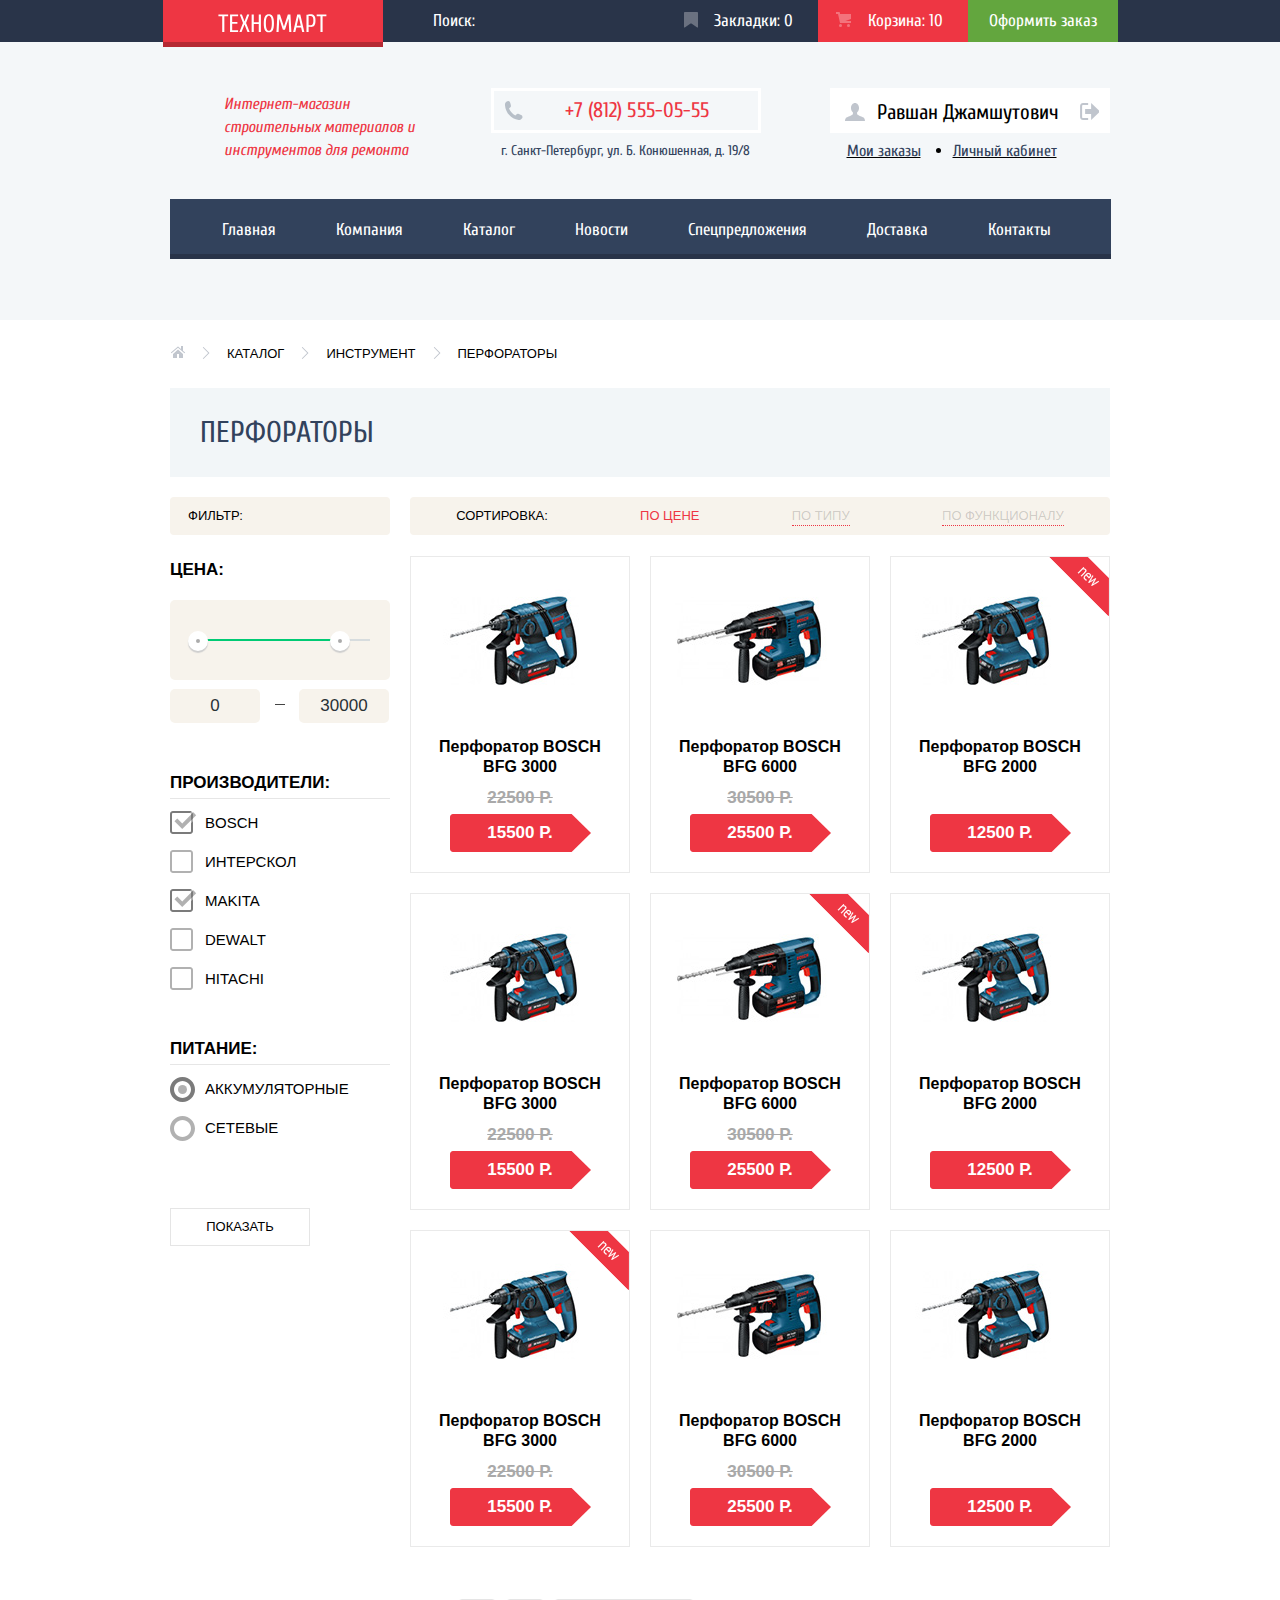
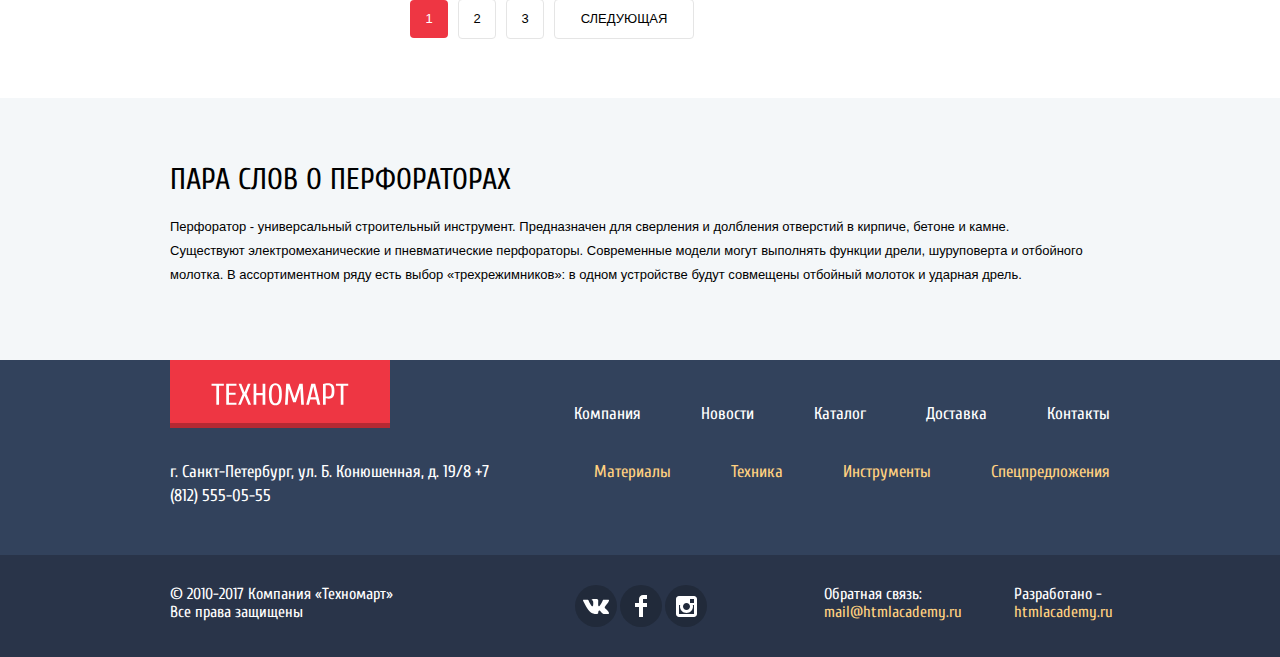
==== catalog.html @ 92e08cb5 "90%" ====
<!DOCTYPE html>
<html lang="ru">
  <head>
    <meta charset="utf-8">
    <title>Каталог товаров</title>
    <meta name="description" content="Интернет-магазин строительных материалов и инструментов для ремонта">
    <link href="https://fonts.googleapis.com/css?family=Cuprum:400,400i,700&display=swap&subset=cyrillic" rel="stylesheet">
    <link href="https://fonts.googleapis.com/css?family=PT+Sans:400,700&display=swap&subset=cyrillic" rel="stylesheet">
    <link href="css/normalize.css" rel="stylesheet">
    <link href="css/style.css" rel="stylesheet">
  </head>
  <body>
    <header class="header">
      <div class="top-menu">
        <a href="index.html" class="logo logo-hover-focus">
          <img src="img/logo-name.svg" width="109" height="19" alt="Логотоп">
        </a>
        <input type="text" class="search" name="search" value="Поиск:">
        <a href="" class="bookmark">Закладки: 0</a>
        <a href="" class="basket add-basket">Корзина: 10</a>
        <a href="" class="checkout">Оформить заказ</a>
      </div>
      <div class="middle-menu">
        <h1>Интернет-магазин строительных материалов и инструментов для ремонта</h1>
        <div class="phone-address">
          <span class="phone-number"><a href="tel:+78125550555">+7 (812) 555-05-55</a></span>
          <address class="address">г. Санкт-Петербург, ул. Б. Конюшенная, д. 19/8</address>
        </div>
        <div class="profile-container">
          <div class="profile-container-items">
            <a href="" class="login">Равшан Джамшутович</a>
            <a href="" class="logout">Выход</a>
          </div>
          <ul class="profile-items">
            <li><a href="">Мои заказы</a></li>
            <li><a href="">Личный кабинет</a></li>
          </ul>
        </div>
      </div>
      <nav class="main-navigation">
        <ul class="site-navigation">
          <li class="site-navigation-item">Главная</li>
          <li class="site-navigation-item"><a href="">Компания</a></li>
          <li class="site-navigation-item"><a href="catalog.html">Каталог</a></li>
          <li class="site-navigation-item"><a href="">Новости</a></li>
          <li class="site-navigation-item"><a href="">Спецпредложения</a></li>
          <li class="site-navigation-item"><a href="">Доставка</a></li>
          <li class="site-navigation-item"><a href="">Контакты</a></li>
        </ul>
      </nav>
    </header>
    <main class="main-content">
      <ul class="breadcrumbs">
        <li>
          <a href="index.html">
            <img src="img/icon-home.svg" alt="Главная">
          </a>
        </li>
        <li>
          <a href="catalog.html">Каталог</a>
        </li>
        <li>
          <a href="">Инструмент</a>
        </li>
        <li>Перфораторы</li>
      </ul>
      <h2 class="page-title">Перфораторы</h2>
      <div class="container-filters-and-catalog" >
        <aside class="vertical-filters">
          <span>Фильтр:</span>
          <form method="get" action="https://echo.htmlacademy.ru">
            <fieldset class="filter-item">
              <legend>Цена:</legend>
              <div class="range-filter">
                <div class="range-controls">
                  <div class="scale">
                    <div class="bar"></div>
                  </div>
                  <div class="toggle toggle-min"></div>
                  <div class="toggle toggle-max"></div>
                </div>
                <div class="price-controls">
                  <input type="text" name="min-price" value="0">
                  <input type="text" name="max-price" value="30000">
                </div>
              </div>
            </fieldset>
            <fieldset class="filter-item">
              <legend>Производители:</legend>
              <ul>
                <li class="filter-option">
                  <input class="hidden filter-input filter-input-checkbox" type="checkbox" id="bosch" name="bosch" checked>
                  <label for="bosch">BOSCH</label>
                </li>
                <li class="filter-option">
                  <input class="hidden filter-input filter-input-checkbox" type="checkbox" id="interskol" name="interskol">
                  <label for="interskol">ИНТЕРСКОЛ</label>
                </li>
                <li class="filter-option">
                  <input class="hidden filter-input filter-input-checkbox" type="checkbox" id="makita" name="makita" checked>
                  <label for="makita">MAKITA</label>
                </li>
                <li class="filter-option">
                  <input class="hidden filter-input filter-input-checkbox" type="checkbox" id="dewalt" name="dewalt">
                  <label for="dewalt">DEWALT</label>
                </li>
                <li class="filter-option">
                  <input class="hidden filter-input filter-input-checkbox" type="checkbox" id="hitachi" name="hitachi">
                  <label for="hitachi">HITACHI</label>
                </li>
              </ul>
            </fieldset>
            <fieldset class="filter-item">
              <legend>Питание:</legend>
              <ul>
                <li class="filter-option">
                  <input class="hidden filter-input filter-input-radio" type="radio" id="battery" name="power" checked>
                  <label for="battery">АККУМУЛЯТОРНЫЕ</label>
                </li>
                <li class="filter-option">
                  <input class="hidden filter-input filter-input-radio" type="radio" id="network" name="power">
                  <label for="network">СЕТЕВЫЕ</label>
                </li>
              </ul>
            </fieldset>
            <button type="submit">Показать</button>
          </form>
        </aside>
        <section class="catalog">
          <header class="horizontal-filters">
            <span>Сортировка:</span>
            <a href="" class="current-sort">По цене</a>
            <a href="">По типу</a>
            <a href="">По функционалу</a>
          </header>
          <section class="catalog">
            <ul class="catalog-items">
              <li class="catalog-item catalog-item-inner">
                <span class="mark mark-new hidden">new</span>
                <div class="catalog-button">
                  <a href="" class="item-buy">Купить</a>
                  <a href="" class="add-bookmark">В закладки</a>
                </div>
                <img src="img/hammer-drill-bosch-bfg-3000.jpg" width="218" height="170" alt="Перфоратор BOSCH BFG 3000">
                <h3 class="item-title">Перфоратор BOSCH BFG 3000</h3>
                <s class="old-price">22500 Р.</s>
                <span class="item-price">15500 Р.</span>
              </li>
              <li class="catalog-item catalog-item-inner">
                <span class="mark mark-new hidden">new</span>
                <div class="catalog-button">
                  <a href="" class="item-buy">Купить</a>
                  <a href="" class="add-bookmark">В закладки</a>
                </div>
                <img src="img/hammer-drill-bosch-bfg-6000.jpg" width="218" height="170" alt="Перфоратор BOSCH BFG 6000">
                <h3 class="item-title">Перфоратор BOSCH BFG 6000</h3>
                <s class="old-price">30500 Р.</s>
                <span class="item-price">25500 Р.</span>
              </li>
              <li class="catalog-item catalog-item-inner">
                <span class="mark mark-new">new</span>
                <div class="catalog-button">
                  <a href="" class="item-buy">Купить</a>
                  <a href="" class="add-bookmark">В закладки</a>
                </div>
                <img src="img/hammer-drill-bosch-bfg-2000.jpg" width="218" height="170" alt="Перфоратор BOSCH BFG 2000">
                <h3 class="item-title">Перфоратор BOSCH BFG 2000</h3>
                <s class="old-price"></s>
                <span class="item-price">12500 Р.</span>
              </li>
              <li class="catalog-item catalog-item-inner">
                <span class="mark mark-new hidden">new</span>
                <div class="catalog-button">
                  <a href="" class="item-buy">Купить</a>
                  <a href="" class="add-bookmark">В закладки</a>
                </div>
                <img src="img/hammer-drill-bosch-bfg-3000.jpg" width="218" height="170" alt="Перфоратор BOSCH BFG 3000">
                <h3 class="item-title">Перфоратор BOSCH BFG 3000</h3>
                <s class="old-price">22500 Р.</s>
                <span class="item-price">15500 Р.</span>
              </li>
              <li class="catalog-item catalog-item-inner">
                <span class="mark mark-new">new</span>
                <div class="catalog-button">
                  <a href="" class="item-buy">Купить</a>
                  <a href="" class="add-bookmark">В закладки</a>
                </div>
                <img src="img/hammer-drill-bosch-bfg-6000.jpg" width="218" height="170" alt="Перфоратор BOSCH BFG 6000">
                <h3 class="item-title">Перфоратор BOSCH BFG 6000</h3>
                <s class="old-price">30500 Р.</s>
                <span class="item-price">25500 Р.</span>
              </li>
              <li class="catalog-item catalog-item-inner">
                <span class="mark mark-new hidden">new</span>
                <div class="catalog-button">
                  <a href="" class="item-buy">Купить</a>
                  <a href="" class="add-bookmark">В закладки</a>
                </div>
                <img src="img/hammer-drill-bosch-bfg-2000.jpg" width="218" height="170" alt="Перфоратор BOSCH BFG 2000">
                <h3 class="item-title">Перфоратор BOSCH BFG 2000</h3>
                <s class="old-price"></s>
                <span class="item-price">12500 Р.</span>
              </li>
              <li class="catalog-item catalog-item-inner">
                <span class="mark mark-new">new</span>
                <div class="catalog-button">
                  <a href="" class="item-buy">Купить</a>
                  <a href="" class="add-bookmark">В закладки</a>
                </div>
                <img src="img/hammer-drill-bosch-bfg-3000.jpg" width="218" height="170" alt="Перфоратор BOSCH BFG 3000">
                <h3 class="item-title">Перфоратор BOSCH BFG 3000</h3>
                <s class="old-price">22500 Р.</s>
                <span class="item-price">15500 Р.</span>
              </li>
              <li class="catalog-item catalog-item-inner">
                <span class="mark mark-new hidden">new</span>
                <div class="catalog-button">
                  <a href="" class="item-buy">Купить</a>
                  <a href="" class="add-bookmark">В закладки</a>
                </div>
                <img src="img/hammer-drill-bosch-bfg-6000.jpg" width="218" height="170" alt="Перфоратор BOSCH BFG 6000">
                <h3 class="item-title">Перфоратор BOSCH BFG 6000</h3>
                <s class="old-price">30500 Р.</s>
                <span class="item-price">25500 Р.</span>
              </li>
              <li class="catalog-item catalog-item-inner">
                <span class="mark mark-new hidden">new</span>
                <div class="catalog-button">
                  <a href="" class="item-buy">Купить</a>
                  <a href="" class="add-bookmark">В закладки</a>
                </div>
                <img src="img/hammer-drill-bosch-bfg-2000.jpg" width="218" height="170" alt="Перфоратор BOSCH BFG 2000">
                <h3 class="item-title">Перфоратор BOSCH BFG 2000</h3>
                <s class="old-price"></s>
                <span class="item-price">12500 Р.</span>
              </li>
            </ul>
          </section>
          <ul class="paginator-items">
            <li class="paginator-item current-paginator-item">1</li>
            <li class="paginator-item">
              <a href="">2</a>
            </li>
            <li class="paginator-item">
              <a href="">3</a>
            </li>
            <li class="paginator-item">
              <a href="">Следующая</a>
            </li>
          </ul>
        </section>
      </div>
      <div class="description-container">
        <section class="description">
          <h2 class="hidden">Описание техники</h2>
          <span>Пара слов о перфораторах</span>
          <p>
            Перфоратор - универсальный строительный инструмент. Предназначен для сверления и долбления отверстий в кирпиче, бетоне и камне.
          </p>
          <p>
            Существуют электромеханические и пневматические перфораторы. Современные модели могут выполнять функции дрели, шуруповерта и отбойного молотка.
            В ассортиментном ряду есть выбор «трехрежимников»: в одном устройстве будут совмещены отбойный молоток и ударная дрель.
          </p>
        </section>
      </div>
    </main>
    <footer class="footer">
      <section class="top-footer">
        <a href="index.html" class="logo logo-hover-focus">
          <img src="img/logo-name.svg" width="138" height="23" alt="Логотоп">
        </a>
        <ul class="link-items">
          <li class="link-item">
            <a href="">Компания</a>
          </li>
          <li class="link-item">
            <a href="">Новости</a>
          </li>
          <li class="link-item">
            <a href="catalog.html">Каталог</a>
          </li>
          <li class="link-item">
            <a href="">Доставка</a>
          </li>
          <li class="link-item">
            <a href="">Контакты</a>
          </li>
        </ul>
      </section>
      <section class="middle-footer">
        <address>
          г. Санкт-Петербург, ул. Б. Конюшенная, д. 19/8
          +7 (812) 555-05-55
        </address>
        <ul class="link-items">
          <li class="link-item">
            <a href="">Материалы</a>
          </li>
          <li class="link-item">
            <a href="">Техника</a>
          </li>
          <li class="link-item">
            <a href="">Инструменты</a>
          </li>
          <li class="link-item">
            <a href="">Спецпредложения</a>
          </li>
        </ul>
      </section>
      <div class="footer-container">
        <section class="bottom-footer">
          <p>
            © 2010-2017 Компания «Техномарт»
            Все права защищены
          </p>
          <ul class="socials-items">
            <li class="solcials-item">
              <a href="" class="socials-link-vk" title="Вконтакте"></a>
            </li>
            <li class="solcials-item">
              <a href="" class="socials-link-facebook" title="Фейсбук"></a>
            </li>
            <li class="solcials-item">
              <a href="" class="socials-link-instagram" title="Инстаграм"></a>
            </li>
          </ul>
          <p>
            Обратная связь: <a href="mailto:mail@htmlacademy.ru">mail@htmlacademy.ru</a>
          </p>
          <p>
            Разработано - <a href="https://htmlacademy.ru/intensive/htmlcss">htmlacademy.ru</a>
          </p>
        </section>
      </div>
    </footer>
    <!-- скрытые элементы -->
    <section class="modal add-cart">
      <div class="red-line"></div>
      <button type="button" class="close-window">
        <span class="hidden">Закрыть</span>
      </button>
      <p>Товар добавлен в корзину!</p>
      <div class="button-container">
        <a href="" class="red-button">Оформить заказ</a>
        <a href="" class="red-button white-button" >Продолжить покупки</a>
      </div>
    </section>
  </body>
</html>
---- css/style.css ----
/* Основные стили сайта */
body {
  margin: 0;
  padding: 0;

  font-family: "Cuprum", Arial, sans-serif;
  font-size: 17px;
  line-height: 24px;
  font-weight: normal;
  color: #ffffff;

  background-color: #ffffff;
  background-position: top center;
}

a {
  text-decoration: none;
  color: #ffffff;
}

ul {
  list-style-type: none;
}

h1 {
  font-size: 16px;
  font-style: italic;
  line-height: 23px;
  font-weight: normal;
  color: #ee3643;
}

.logo {
  display: flex;
  justify-content: center;
  align-items: center;
  min-width: 220px;
  min-height: 47px;

  box-shadow: inset 0px -5px 0 0 rgba(0, 0, 0, 0.24);
  background-color: #ee3643;
}

.logo-hover-focus:hover {
  background-color: #ca2c37;
}

.logo-hover-focus:focus {
  background-color: #ba2732;
}

.hidden:not(:focus):not(:active),
input[type="checkbox"].hidden,
input[type="radio"].hidden {
  position: absolute;

  width: 1px;
  height: 1px;
  margin: -1px;
  border: 0;
  padding: 0;

  white-space: nowrap;

  clip-path: inset(100%);
  clip: rect(0 0 0 0);
  overflow: hidden;
}

.mark {
  position: absolute;
  right: 0px;

  width: 60px;
  height: 59px;

  text-indent: -1000px;
  overflow: hidden;
  z-index: 20;
}

.mark-new {
  background: url(../img/new.png) no-repeat 0 0;
}

.red-button {
  display: flex;
  justify-content: center;
  align-items: center;
  width: 195px;
  height: 38px;

  font-size: 14px;
  line-height: 18px;
  text-transform: uppercase;

  background-color: #ee3643;
  border-radius: 4px;
}

.red-button:hover {
  background-color: #ca2c37;
}

.red-button:focus {
  background-color: #ba2732;
}

/* Стили шапки сайта */
.header {
  display: flex;
  flex-direction: column;
  align-items: center;
  min-height: 320px;

  background-color: #f4f7f9;
}

.top-menu {
  display: flex;
  justify-content: center;
  width: 100%;
  height: 42px;
  margin-bottom: 46px;

  line-height: 18px;

  background-color: #293449;
}

.search {
  position: relative;
  padding-left: 50px;
  padding-right: 61px;
  color: #fff;

  border: none;
  background-color: #293449;

  outline:none;
}

.search::before {
  content: "";

  position: absolute;
  top: 0px;
  left: 20px;

  width: 17px;
  height: 17px;

  background-image: url(../img/icon-search.svg);
  background-repeat: no-repeat;
  background-position: 0 0;

  opacity: 0.3;
}

.search:hover {
  background-color: #212a3a;
}

.search:focus {
  color: #000;

  background-color: #fff;
}

.bookmark,
.basket,
.checkout {
  display: flex;
  justify-content: center;
  align-items: center;

  color: #ffffff;
}

.bookmark {
  position: relative;
  padding-left: 50px;
  padding-right: 25px;
}

.bookmark::before {
  content: "";

  position: absolute;
  top: 12px;
  left: 20px;

  width: 14px;
  height: 16px;

  background-image: url(../img/icon-bookmark.svg);
  background-repeat: no-repeat;
  background-position: 0 0;

  opacity: 0.3;
}

.basket {
  position: relative;
  padding-left: 50px;
  padding-right: 25px;
}

.basket::before {
  content: "";

  position: absolute;
  top: 12px;
  left: 18px;

  width: 15px;
  height: 15px;

  background-image: url(../img/cart-icon.svg);
  background-repeat: no-repeat;
  background-position: 0 0;

  opacity: 0.3;
}

.bookmark:hover::before,
.basket:hover::before,
.search:hover::before {
  opacity: 1;
}

.bookmark:focus::before,
.basket:focus::before {
  opacity: 0.3;
}

.bookmark:hover,
.basket:hover {
  background-color: #212a3a;
}

.bookmark:focus,
.basket:focus {
  background-color: #161d29;
}

.add-basket,
.add-basket:hover,
.add-basket:focus {
  background-color: #ee3643;
}

.checkout {
  width: 150px;
  background-color: #63a63e
}

.checkout:hover {
  background-color: #5fbb2d;
}

.checkout:focus {
  color: rgba(255, 255, 255, 0.5);

  background-color: #518534;
}

.middle-menu {
  display: flex;
  justify-content: center;
  margin-bottom: 36px;
}

.middle-menu h1 {
  margin-top: 5px;
  margin-bottom: 0px;
  margin-right: 71px;
  margin-left: 53px;
  width: 196px;
}

.phone-address {
  display: flex;
  flex-direction: column;
  margin-right: 69px;
}

.phone-number {
  position: relative;
  display: flex;
  justify-content: center;
  align-items: center;
  width: 264px;
  height: 39px;

  font-size: 21px;
  line-height: 21px;
  letter-spacing: 0.1px;

  border: solid 3px #ffffff;
}

.phone-number::before {
  content: "";

  position: absolute;
  top: 10px;
  left: 10px;

  width: 19px;
  height: 19px;

  background-image: url(../img/icon-phone.svg);
  background-repeat: no-repeat;
  background-position: 0 0;
}

.phone-number a {
  padding-left: 23px;
  color: #ee3643;
}

.address {
  margin-top: 6px;

  font-size: 14px;
  color: #32425c;
  font-style: normal;
  text-align: center;
}

.sign-in,
.registration {
  height: 45px;
  font-size: 21px;
  line-height: 21px;
  color: #000000;

  background-color: #ffffff;
}

.sign-in {
  position: relative;
  display: flex;
  align-items: center;
  margin-right: 10px;
  padding-left: 46px;
  padding-right: 27px;
}

.registration {
  display: flex;
  justify-content: center;
  align-items: center;
  width: 150px;
}

.sign-in:hover,
.registration:hover {
  color: #ee3643;
}

.sign-in:focus,
.registration:focus {
  color: rgba(0, 0, 0, 0.3);
}

.sign-in::before {
  content: "";

  position: absolute;
  top: 14px;
  left: 14px;

  width: 20px;
  height: 17px;

  background-image: url(../img/icon-login.svg);
  background-repeat: no-repeat;
  background-position: 0 0;

  opacity: 0.3;
}

.sign-in:hover::before {
  opacity: 1;
}

.sign-in:focus::before {
  opacity: 0.3;
}

.profile-container {
  display: flex;
  flex-direction: column;

  color: #000;
}

.profile-container-items {
  display: flex;
  align-items: center;
  width: 280px;
  height: 45px;

  background-color: #fff;
}

.login {
  position: relative;
  padding-left: 47px;
  padding-top: 14px;
  padding-bottom: 11px;

  font-size: 21px;
  line-height: 21px;
  color: #000;
}

.logout {
  position: relative;
  text-indent: -2000px;
}

.logout::before {
  content: "";

  position: absolute;
  top: 4px;
  left: 20px;

  width: 20px;
  height: 17px;

  background-image: url(../img/icon-logout.svg);
  background-repeat: no-repeat;
  background-position: 0 0;

  opacity: 0.3;
}

.login::before {
  content: "";

  position: absolute;
  top: 15px;
  left: 15px;

  width: 20px;
  height: 18px;

  background-image: url(../img/icon-user.svg);
  background-repeat: no-repeat;
  background-position: 0 0;

  opacity: 0.3;
}

.login:hover::before,
.logout:hover::before {
  opacity: 1;
}

.login:focus::before,
.logout:focus::before {
  opacity: 0.3;
}


.profile-items {
  display: flex;
  flex-wrap: wrap;
  margin: 0px;
  margin-top: 6px;
  padding: 0px;

  list-style-type: disc;
  text-decoration: underline;
}

.profile-items a {
  font-size: 16px;
  line-height: 18px;
  color: #32425c;
}

.profile-items li {
  margin-right: 32px;
}

.profile-items li:first-child {
  list-style-type: none;
  margin-left: 17px;
}

.profile-items a:hover {
  color: #ee3643;
}

.profile-container a:focus {
  color: rgba(50, 66, 92, 0.3)
}

.main-navigation {
  display: flex;
  min-width: 940px;
  height: 60px;

  color: #ffffff;
  line-height: 17px;

  background-color: #32425c;
  box-shadow: inset 0px -5px 0 0 #293449;
}

.site-navigation {
  display: flex;
  flex-wrap: wrap;
  margin: 0px;
  padding: 0px;
}

.site-navigation-item {
  display: flex;
  align-items: center;
  margin-right: 60px;
}

.site-navigation-item:first-child {
  margin-left: 52px;
}

.site-navigation-item a {

  width: 100%
  height: 100%;
}

.site-navigation a:hover {
  background-color: #243147;
}

.site-navigation a:focus {
  color: rgba(255, 255, 255, 0.5);
  background-color: #1d2739;
}

/* Стили подвала сайта */

.footer {
  display: flex;
  flex-direction: column;
  align-items: center;

  background-color: #32425c;
}

.top-footer {
  display: flex;
  justify-content: space-between;
  width: 940px;
  margin-bottom: 32px;
}

.top-footer .logo {
  margin-right: 173px;
  height: 68px;
}

.link-items {
  display: flex;
  flex-wrap: wrap;
  padding-left: 0px;
  margin: 0px;
  margin-top: 42px;
}

.link-item {
  margin-right: 60px;
}

.link-item:nth-child(5) {
  margin-right: 0px;
}

.middle-footer {
  display: flex;
  justify-content: space-between;
  width: 940px;
  margin-bottom: 53px;
}

.middle-footer address {
  width: 322px;
  height: 42px;
  margin-right: 91px;
  font-style: normal;
}

.middle-footer .link-items {
  margin: 0px;
}

.middle-footer .link-item a{
  color: #ffd180;
}

.middle-footer .link-item:nth-child(4n) {
  margin-right: 0px;
}

.link-item:hover {
  text-decoration: underline;
}

.link-item a:focus {
  color: rgba(241, 245, 247, 0.5);
}

.footer-container {
  display: flex;
  justify-content: center;
  width: 100%;

  background-color: #293449;
}

.bottom-footer {
  display: flex;
  justify-content: space-between;
  width: 940px;
  padding: 30px 0px;
}

.bottom-footer p {
  margin: 0px;

  font-size: 16px;
  line-height: 18px;
}

.bottom-footer p:nth-child(1) {
  width: 228px;
}

.bottom-footer p:nth-child(3) {
  width: 135px;
}

.bottom-footer p:nth-child(4) {
  width: 96px;
}

.bottom-footer a {
  color: #ffd180;
}

.bottom-footer a:hover {
  text-decoration: underline;
}

.bottom-footer a:focus {
  text-decoration: none;
  color: #ee3643;
}

.socials-items {
  display: flex;
  margin: 0px;
  margin-left: 122px;
  margin-right: 59px;
  padding: 0px;
}

.solcials-item {
  display: flex;
  justify-content: center;
  align-items: center;
  margin-right: 3px;
  width: 42px;
  height: 42px;

  border-radius: 100px;
  background-color: #212a3a;
}

.socials-items li:hover,
.socials-items li:focus {
  background-color: #ee3643;
}

.socials-link-vk,
.socials-link-facebook,
.socials-link-instagram  {
  width: 100%;
  height: 100%;

  background-repeat: no-repeat;
  background-position: 50% 50%;
}

.socials-link-vk {
  background-image: url(../img/vk-icon.svg);
}

.socials-link-facebook {
  background-image: url(../img/fb-icon.svg);
}

.socials-link-instagram {
  background-image: url(../img/insta-icon.svg);
}

/* Стили main главной страницы */
.main-content {
  display: flex;
  flex-direction: column;
  align-items: center;
}

.promo-block {
  display: flex;
  width: 940px;
  margin-top: 59px;
  margin-bottom: 33px;
}

.horizontal-promo-block {
  display: flex;
  flex-wrap: wrap;
}

.vertical-promo-block {
  display: flex;
  flex-direction: column;
}

.promo-block-item {
  position: relative;
  display: inline-block;
  width: 300px;
  height: 123px;
  margin-bottom: 20px;

  background-color: #ffbf47;
}

.promo-block-item .red-button{
  margin-bottom: 22px;
  margin-top: 110px;
  margin-left: 25px;
}

.promo-block-item h3 {
  font-size: 24px;
  line-height: 30px;
  font-weight: bold;

  padding-top: 20px;
  padding-left: 23px;
  margin-top: 0px;
  margin-bottom: 15px;
}

.promo-block-button {
  display: flex;
  justify-content: center;
  align-items: center;
  width: 135px;
  height: 38px;
  margin-left: 25px;

  font-size: 14px;
  line-height: 18px;

  background-color: rgba(0, 0, 0, 0.1);
  border-radius: 3px;
}

.promo-block-button:hover {
  background-color: rgba(0, 0, 0, 0.2)
}

.promo-block-button:focus {
  background-color: rgba(0, 0, 0, 0.3)
}

.materials,
.instruments {
  margin-right: 20px;
}

.instruments {
  background-color: #3bbce3;
}

.technics {
  background-color: #dc91d8;
}

.sale {
  background-color: #8ed78f;
}

.materials::before,
.instruments::before,
.technics::before,
.sale::before,
.delivery::before {
  content: "";

  position: absolute;
  top: 31px;
  left: 212px;

  width: 44px;
  height: 65px;

  background-image: url(../img/icon-materials.svg);
  background-repeat: no-repeat;
  background-position: 0 0;
}

.instruments::before {
  top: 33px;
  left: 196px;

  width: 75px;
  height: 61px;

  background-image: url(../img/icon-instruments.svg);
}

.technics::before {
  top: 32px;
  left: 191px;

  width: 78px;
  height: 62px;

  background-image: url(../img/icon-technics.svg);
}

.sale::before {
  top: 26px;
  left: 196px;

  width: 59px;
  height: 72px;

  background-image: url(../img/icon-sale.svg);
}

.delivery::before {
  top: 32px;
  left: 191px;

  width: 78px;
  height: 63px;

  background-image: url(../img/icon-delivery.svg);
}

.slider {
  width: 620px;
  height: 266px;
  background-image: url(../img/slide-image.jpg);
}

.slider h3 {
  margin-bottom: 0px;

  font-size: 36px;
  line-height: 36px;
}

.slider p {
  margin-top: 8px;
  margin-left: 25px;
  margin-bottom: 0px;

  font-size: 18px;
}

.popular {
  display: flex;
  flex-direction: column;
  width: 940px;
}

.popular-block {
  display: flex;
  justify-content: space-between;
  align-items: center;
  height: 89px;
  margin-bottom: 20px;

  background-color: #f9f5f0;
}

.popular-block h2 {
  margin-left: 30px;

  font-size: 30px;
  color: #32425c;
  text-transform: uppercase;
  font-weight: normal;
}

.popular-block .red-button {
  width: 253px;
  margin-right: 24px;
}

.catalog-items {
  display: flex;
  flex-wrap: wrap;
  margin: 0px;
  padding: 0px;
}

.catalog-item {
  position: relative;
  display: flex;
  flex-direction: column;
  align-items: center;
  margin-right: 20px;
  margin-bottom: 20px;

  font-family: PTSans, serif;
  font-size: 17px;
  line-height: 18px;
  font-weight: bold;
  text-align: center;
  color: #000000;

  border: solid 1px #eaeaea;
}

.catalog-item-inner:nth-child(3n) {
  margin-right: 0;
}

.catalog-item-main:nth-child(4n) {
  margin-right: 0;
}

.catalog-button {
  position: absolute;
  top: 0;
  left: 0;

  width: 218px;
  height: 88px;
  padding: 40px 0;

  background-color: rgba(255,255,255,0.9);
  z-index: 10;
}

.item-buy,
.add-bookmark {
  display: block;
  width: 129px;
  margin: 0 auto;
  margin-bottom: 7px;
  padding: 7px 0;

  background-color: #63a63e;
  border-radius:3px;

  color: white;
  font-size: 14px;
  font-weight: normal;
  font-family: "Cuprum", sans-serif;
  line-height: 18px;
  text-decoration: none;
  text-transform: uppercase;
}

.item-buy {
  width: 135px;
  padding: 10px 0;
  box-shadow: inset 0px -3px 0 0 #367315;
}

.add-bookmark {
  color: #32425c;
  background: #ffffff;
  border: 3px solid #63a63e;
}

.item-buy:hover {
  background-color: #5fbb2d;
}

.item-buy:focus {
  background-color: #518534;
  box-shadow: none;
}

.add-bookmark:hover {
  border: solid 3px #32425c;
}

.add-bookmark:focus {
  opacity: 0.3;
  border: solid 3px #32425c;
}

.catalog-item .catalog-button {
  display: none;
}

.catalog-item:hover .catalog-button {
  display: block;
}

.catalog-item:hover {
  box-shadow: 0px 10px 25px 0 rgba(41, 52, 73, 0.5);
}

.item-title,
.old-price,
.item-price {
  font-family: PTSans, sans-serif;
}

.item-title {
  width: 168px;
  min-height: 40px;
  margin-top: 10px;
  margin-bottom: 12px;

  font-size: 16px;
  line-height: 20px;
}

.old-price {
  min-height: 20px;
  margin-bottom: 5px;

  color: #a9a9a9;
}

.item-price {
  display: flex;
  justify-content: center;
  align-items: center;
  min-width: 141px;
  min-height: 38px;
  margin-bottom: 20px;

  color: #ffffff;

  background-image: url(../img/red-item-button.svg);
}

.popular-manufacturer-items {
  display: flex;
  flex-wrap: wrap;
  margin: 0px;
  margin-bottom: 68px;
  padding: 0px;
}

.popular-manufacturer-item {
  display: flex;
  justify-content: center;
  align-items: center;
  width: 220px;
  height: 145px;
  margin-right: 20px;
  margin-bottom: 20px;
}

.popular-manufacturer-item a {
  display: flex;
  justify-content: center;
  align-items: center;
  width: 100%;
  height: 100%;

  border: solid 1px #eaeaea;
}

.popular-manufacturer-item a:hover {
  box-shadow: 0px 10px 25px 0 rgba(41, 52, 73, 0.5);
}

.popular-manufacturer-item a:focus {
  box-shadow: 0px 4px 10px 0 rgba(41, 52, 73, 0.5);
}

.popular-manufacturer-item:nth-child(4n) {
  margin-left: 0px;
  margin-right: 0px;
}

.service {
  position: relative;
  display: flex;
  flex-direction: column;
  align-items: center;
  width: 100%;
  margin-bottom: 82px;

  color: #000000;

  background-color: #f4f7f9;
}

.service-block {
  display: flex;
  flex-direction: column;
  width: 940px;
  margin-bottom: 65px;
}

.service h2 {
  margin: 0px;
  margin-top: 65px;
  margin-bottom: 25px;

  font-size: 30px;
  line-height: 30px;
  text-transform: uppercase;
  font-weight: 500;
}

.service p {
  margin: 0px;

  font-family: PTSans, sans-serif;
  font-size: 13px;
  font-weight: normal;
  letter-spacing: 1.01;
}

.red-button-service {
  width: 195px;
  margin-top: 28px;

  background-color: #ff5357;
}

.service-container {
  display: flex;
  width: 940px;
}

.service-controls {
  position: relative;
}

.service-controls::after {
  content: "";

  position: absolute;
  top: -50px;
  left: 230px;

  width: 10px;
  height: 279px;

  background-image: url(../img/shadow.png);
  background-position: 0 0;
  background-repeat: no-repeat;
}

.service-controls label {
  position: relative;
  display: flex;
  align-items: center;
  padding-left: 22px;
  margin-right: 80px;
  width: 218px;
  height: 61px;

  font-size: 21px;
  line-height: 30px;
  font-weight: bold;
  color: #fff;

  box-shadow: 0px 1px 0 0 #293449, inset 0px 1px 0 0 #405069;
  background-color: #32425c;
}

.service-controls label:hover {
  background-color: #293449;
}

.service-list {
  display: flex;
  flex-direction: column;
  align-items: center;
  margin: 0px;
  padding: 0px;
}

.service-list h3 {
  margin: 0px;
  margin-bottom: 28px;

  font-size: 36px;
  line-height: 36px;
  font-weight: 500;
  text-transform: uppercase;
  color: #32425c;
}

.service-list-item {
  display: none;
  width: 620px;
  height: 261px;
}

.service-list-item-delivery p:nth-child(2) {
  width: 294px;
}

.service-list-item-delivery p:nth-child(3) {
  width: 184px;
}

.service-list-item-guarantee p:nth-child(2) {
  width: 379px;
}

.service-list-item:nth-child(1) {
  background-image: url(../img/delivery.png);
  background-repeat: no-repeat;
  background-position: 150px 30px;
}

.service-list-item:nth-child(2) {
  background-image: url(../img/guarantee.png);
  background-repeat: no-repeat;
  background-position: 93% 20px;
}

.service-list-item:nth-child(3) {
  background-image: url(../img/credit.png);
  background-repeat: no-repeat;
  background-position: 93% 20px;
}

#delivery:checked ~ .service-list .service-list-item:nth-child(1),
#guarantee:checked ~ .service-list .service-list-item:nth-child(2),
#credit:checked ~ .service-list .service-list-item:nth-child(3) {
  display: block;
}

#delivery:checked ~ .service-controls .service-controls-item:nth-child(1),
#guarantee:checked ~ .service-controls .service-controls-item:nth-child(2),
#credit:checked ~ .service-controls .service-controls-item:nth-child(3) {
  color: #32425c;
  background-color: #fff;
  box-shadow: 0px 1px 0 0 #fff, inset 0.6px 0.8px 0 0 #fff;
}

.company {
  display: flex;
  justify-content: center;
  width: 940px;
  margin-bottom: 83px;

  color: #000000;
}

.company p {
  margin: 0px;
  margin-bottom: 29px;
  height: 44px;

  font-family: PTSans, serif;
  font-size: 13px;
  font-weight: normal;
}

.company h3 {
  margin: 0px;
  margin-bottom: 30px;

  font-size: 30px;
  line-height: 30px;
  text-transform: uppercase;
  font-weight: normal;
}

.info-for-company {
  display: inline-block;
  flex-direction: column;
  justify-content: space-between;
  margin-right: 120px;
}

.info-for-company p:nth-child(3) {
  width: 386px;
  margin-bottom: 24px;
}

.info-for-company ul {
  margin-top: 0px;
  margin-bottom: 40px;
  padding: 0px;
}

.info-for-company li {
  position: relative;
  padding-left: 40px;
  margin-bottom: 19px;

  font-size: 18px;
  line-height: 20px;
  font-weight: 600;
}

.info-for-company li::before {
  content: "";

  position: absolute;

  top: 8px;
  left: 0px;

  width: 25px;
  height: 2px;

  background-color: #ee3643;
}

.info-for-company .red-button {
  width: 220px;
}

.contacts {
 display: inline-block;
 flex-direction: column;
 justify-content: space-between;
}

.contacts p {
  width: 179px;
}

.contacts img {
  margin-bottom: 40px;
}

.contacts .red-button {
  width: 300px;
}

.breadcrumbs {
  display: flex;
  flex-wrap: wrap;
  justify-content: flex-start;
  margin: 25px 0px;
  padding: 0px;
  width: 940px;

  font-size: 13px;
  font-family: PTSans, sans-serif;
  line-height: 18px;
  text-transform: uppercase;
  color: #000000;
}

.breadcrumbs li {
  position: relative;

  margin-right: 42px;
}

.breadcrumbs li:last-child {
  margin-right: 0;

}

.breadcrumbs li::after {
  content: "";

  position: absolute;
  top: 2px;
  right: -25px;

  width: 8px;
  height: 12px;

  background-image: url(../img/icon-right-small.svg);
  background-repeat: no-repeat;

}

.breadcrumbs li:last-child::after {
  display: none;
}

.breadcrumbs a {
  color: #000000;
}

.page-title {
  display: flex;
  align-items: center;
  margin: 0px;
  margin-bottom: 20px;
  padding-left: 30px;
  width: 910px;
  height: 89px;

  font-size: 30px;
  font-weight: normal;
  line-height: 30px;
  color: #32425c;
  text-transform: uppercase;

  background-color: #f2f6f8;
}

.container-filters-and-catalog {
  display: flex;
  flex-wrap: wrap;
}

.vertical-filters {
  display: flex;
  flex-direction: column;
  width: 220px;
  margin-right: 20px;
}

.vertical-filters span {
  display: flex;
  align-items: center;
  padding-left: 18px;
  height: 38px;

  font-size: 13px;
  line-height: 18px;
  font-family: PTSans, sans-serif;
  text-transform: uppercase;
  color: #000000;

  border-radius: 4px;
  background-color: #f7f3ec;
}

.filter-item {
  position: relative;

  margin: 0;
  margin-bottom: 25px;
  padding: 0;

  border: none;
}

.filter-item:nth-child(3) {
  margin-bottom: 70px;
}

.filter-item::before {
  content: "";

  position: absolute;
  top: 0px;
  left: 0px;

  width: 220px;
  height: 1px;

  background-color: #E6E6E6;
}

.filter-item:nth-child(1)::before {
  content: "";

  position: absolute;
  top: 0px;
  left: 0px;

  width: 0px;
  height: 0px;

  background-color: #E6E6E6;
}

.filter-item legend {
  padding-top: 20px;

  font-family: PTSans, sans-serif;
  line-height: 30px;
  text-transform: uppercase;
  font-weight: 700;
  color: #000;
}

.range-filter {
  width: 220px;
  margin-top: 15px;
}

.range-controls {
  position: relative;

  height: 41px;
  margin-bottom: 9px;
  padding-top: 39px;
  padding-right: 20px;
  padding-left: 20px;

  background-color: #f7f3ec;

  border-radius: 5px;
}

.scale {
  height: 2px;

  background: #d7dcde;
}

.bar {
  width: 80%;
  height: 2px;

  background: #00ca74;
}

.toggle {
  position: absolute;
  top: 31px;
  left: 0;

  width: 4px;
  height: 4px;
  padding: 0;

  border: 8px solid #ffffff;
  background-color: #ababab;
  border-radius: 50%;
  box-shadow: 0 2px 1px 0 #cfcfcf;
  cursor: pointer;
}

.toggle-min {
  left: 18px;
}

.toggle-max {
  left: 160px;
}
.price-controls {
  position: relative;
}

.price-controls input {
  width: 70px;
  padding: 8px 10px;
  margin-right: 35px;

  font-family: PTSans, sans-serif;
  line-height: 18px;
  text-align: center;
  color: #283136;

  border: none;
  border-radius: 5px;
  background: #f7f3ec;
}

.price-controls input:last-child {
  margin-right: 0px;
}

.price-controls::after {
  content: "";

  position: absolute;
  top: 15px;
  left: 105px;

  width: 10px;
  height: 1px;

  background-color: #444444;
}

.filter-item ul {
  margin: 0px;
  margin-top: 15px;
  padding: 0px;

  font-family: PTSans, sans-serif;
  font-size: 15px;
  line-height: 20px;
  color: #000;
}

.filter-option {
  padding-left: 35px;
  margin-bottom: 19px;
}

.filter-option:last-child {
  margin-bottom: 0px;
}

.filter-option label {
  position: relative;

  display: block;

  cursor: pointer;
  user-select: none;
}

.filter-input-checkbox + label::before {
  content: "";

  position: absolute;
  top: -2px;
  left: -35px;

  width: 23px;
  height: 23px;

  background-image: url(../img/checkbox-off.svg);
  background-repeat: no-repeat;
  background-position: 0 0;
  opacity: 0.3;
}

.filter-input-checkbox:checked + label::after {
  content: "";

  position: absolute;
  top: -2px;
  left: -35px;

  width: 27px;
  height: 23px;

  background-image: url(../img/checkbox-on.svg);
  background-repeat: no-repeat;
  background-position: 0 0;
  opacity: 0.3;
}

.filter-input-radio + label::before {
  content: "";

  position: absolute;
  top: -2px;
  left: -35px;

  width: 25px;
  height: 25px;

  background-image: url(../img/radio-off.svg);
  background-repeat: no-repeat;
  background-position: 0 0;
  opacity: 0.3;
}

.filter-input-radio:checked + label::after {
  content: "";

  position: absolute;
  top: -2px;
  left: -35px;

  width: 25px;
  height: 25px;

  background-image: url(../img/radio-on.svg);
  background-repeat: no-repeat;
  background-position: 0 0;
  opacity: 0.3;
}

.filter-input:hover + label::after,
.filter-input:hover + label::before {
  opacity: 0.5;
}

.filter-input:disabled + label {
  opacity: 0.2;
}

.filter-input:disabled:hover + label::before,
.filter-input:disabled:hover + label::after  {
  opacity: 0.3;
}

.vertical-filters button {
  display: flex;
  justify-content: center;
  align-items: center;
  width: 140px;
  height: 38px;

  font-family: PTSans, sans-serif;
  font-size: 13px;
  line-height: 18px;
  text-transform: uppercase;

  cursor: pointer;

  border: solid 1px #e5e5e5;
  background-color: #fff;
}

.catalog {
  display: flex;
  flex-direction: column;
  width: 700px;
}

.horizontal-filters {
  display: flex;
  justify-content: space-around;
  align-items: center;
  height: 38px;
  margin-bottom: 21px;

  font-family: PTSans, sans-serif;
  color: #000000;
  font-size: 13px;
  line-height: 18px;
  text-transform: uppercase;

  border-radius: 4px;
  background-color: #f7f3ec;
}

.horizontal-filters a {
  font-family: PTSans, sans-serif;
  color: rgba(0, 0, 0, 0.18);
  font-size: 13px;
  line-height: 18px;
  text-transform: uppercase;

  border-bottom: 1px dotted #ee3643;
}

.horizontal-filters a:hover {
  color: #000000;

  border-bottom: 1px solid #ee3643;
}

a.current-sort {
  color: #ee3643;
  border-bottom: none;
}

.paginator-items {
  display: flex;
  flex-wrap: wrap;
  margin: 0px;
  margin-top: 33px;
  padding: 0px;

  color: #000000;
  font-family: PTSans, sans-serif;
  font-size: 13px;
  line-height: 18px;
}

.paginator-item {
  display: flex;
  justify-content: center;
  align-items: center;
  margin-right: 10px;
  width: 38px;
  height: 38px;
}

.paginator-item a {
  display: flex;
  justify-content: center;
  align-items: center;
  width: 100%;
  height: 100%;

  color: #000000;
  font-family: PTSans, sans-serif;
  font-size: 13px;
  line-height: 18px;
  text-transform: uppercase;

  border: solid 1px #e5e5e5;
  border-radius: 4px;
}

.paginator-item:last-child {
  width: 140px;
}

.description-container {
  display: flex;
  justify-content: center;
  margin-top: 60px;
  width: 100%;

  background-color: #f4f7f9;
}

.paginator-item a:hover {
  border-radius: 4px;
  border: solid 1px #bdc6ca;
}

.paginator-item a:focus {
  border-radius: 4px;
  border: solid 1px #ee3643;
}

.current-paginator-item {
  color: #ffffff;


  border-radius: 4px;
  background-color: #ee3643;
}

.description {
  display: flex;
  flex-direction: column;
  justify-content: center;
  margin-top: 67px;
  margin-bottom: 73px;
  width: 940px;

  color: #000000;
}

.description span {
  margin-bottom: 20px;

  font-size: 30px;
  line-height: 30px;
  text-transform: uppercase;
}

.description p {
  margin: 0px;

  font-family: PTSans, sans-serif;
  font-size: 13px;
}

/* попапы */

.modal {
  display: flex;
  flex-direction: column;
  align-items: center;
  position: fixed;

  color: #000000;

  z-index: 99999;
  background-color: #fff;
  box-shadow: 0px 20px 40px 0 rgba(41, 52, 73, 0.75);
}

.red-line {
  width: 100%;
  height: 7px;

  background-color: #ee3643;
}

.add-cart {
  display: none;

  top: 50%;
  left: 50%;

  width: 620px;
  margin-top: -150px;
  margin-left: -315px;
}

.add-cart p {
  margin: 0px;
  margin-top: 68px;
  margin-bottom: 68px;
  position: relative;

  font-size: 30px;
  line-height: 30px;
}

.add-cart p::before {
  content: "";

  position: absolute;
  top: -20px;
  left: -90px;

  width: 66px;
  height: 66px;

  background-image: url(../img/modal-check.svg);
  background-repeat: no-repeat;
  background-position: 0 0;
}

.close-window {
  position: absolute;
  top: 15px;
  right: 10px;

  width: 21px;
  height: 21px;

  border: 0;

  background-color: #fff;
  background-image: url(../img/form-close.svg);
  background-repeat: no-repeat;
  background-position: 0 0;

  cursor: pointer;
}

.button-container {
  display: flex;
  justify-content: center;
  align-items: center;
  width: 100%;
  height: 112px;

  background-color: #f1f1f1;
}

.white-button {
  color: #000;
  background-color: #fff;
}

.white-button:hover {
  color: #fff;
  background-color: #32425C;
}

.button-container a {
  width: 220px;
  margin-right: 20px;
}

.letter {
  display: none;

  top: 120px;
  left: 50%;

  width: 620px;
  margin-left: -315px;
}

.ask-question {
  display: flex;
  flex-wrap: wrap;
  justify-content: center;
  margin-top: 48px;
}

.ask-question p {
  display: flex;
  flex-direction: column;
  margin: 0px;
  margin-right: 20px;
  margin-bottom: 22px;

  font-size: 18px;
  line-height: 18px;
}

.ask-question label {
  margin-bottom: 13px;
}

.ask-question input {
  width: 208px;
  padding-top: 8px;
  padding-bottom: 8px;
  padding-left: 8px;

  font-size: 13px;
  line-height: 18px;
  color: #a9a9a9;

  border-radius: 4px;
  border: solid 2px #dee3e4;
}

.ask-question p:nth-child(2),
.ask-question p:nth-child(3) {
  margin-right: 0px;
}

.ask-question input:hover,
.ask-question textarea:hover {
  border: solid 2px #b5b5b5;
}

.ask-question input:focus,
.ask-question textarea:focus {
  border: solid 2px #ee3643;
}

.ask-question textarea {
  min-width: 330px;
  max-width: 438px;
  margin-bottom: 15px;
  padding-top: 13px;
  padding-left: 16px;

  font-size: 13px;
  line-height: 18px;
  color: #a9a9a9;

  border-radius: 4px;
  border: solid 2px #dee3e4;
}

.ask-question button {
  width: 460px;

  border: none;

  color: #fff;
}

.map {
  display: none;

  top: 50%;
  left: 50%;

  margin-top: -280px;
  margin-left: -470px;
}

.map .close-window {
  top: 10px;
  background-color: #EFEAE4;
}
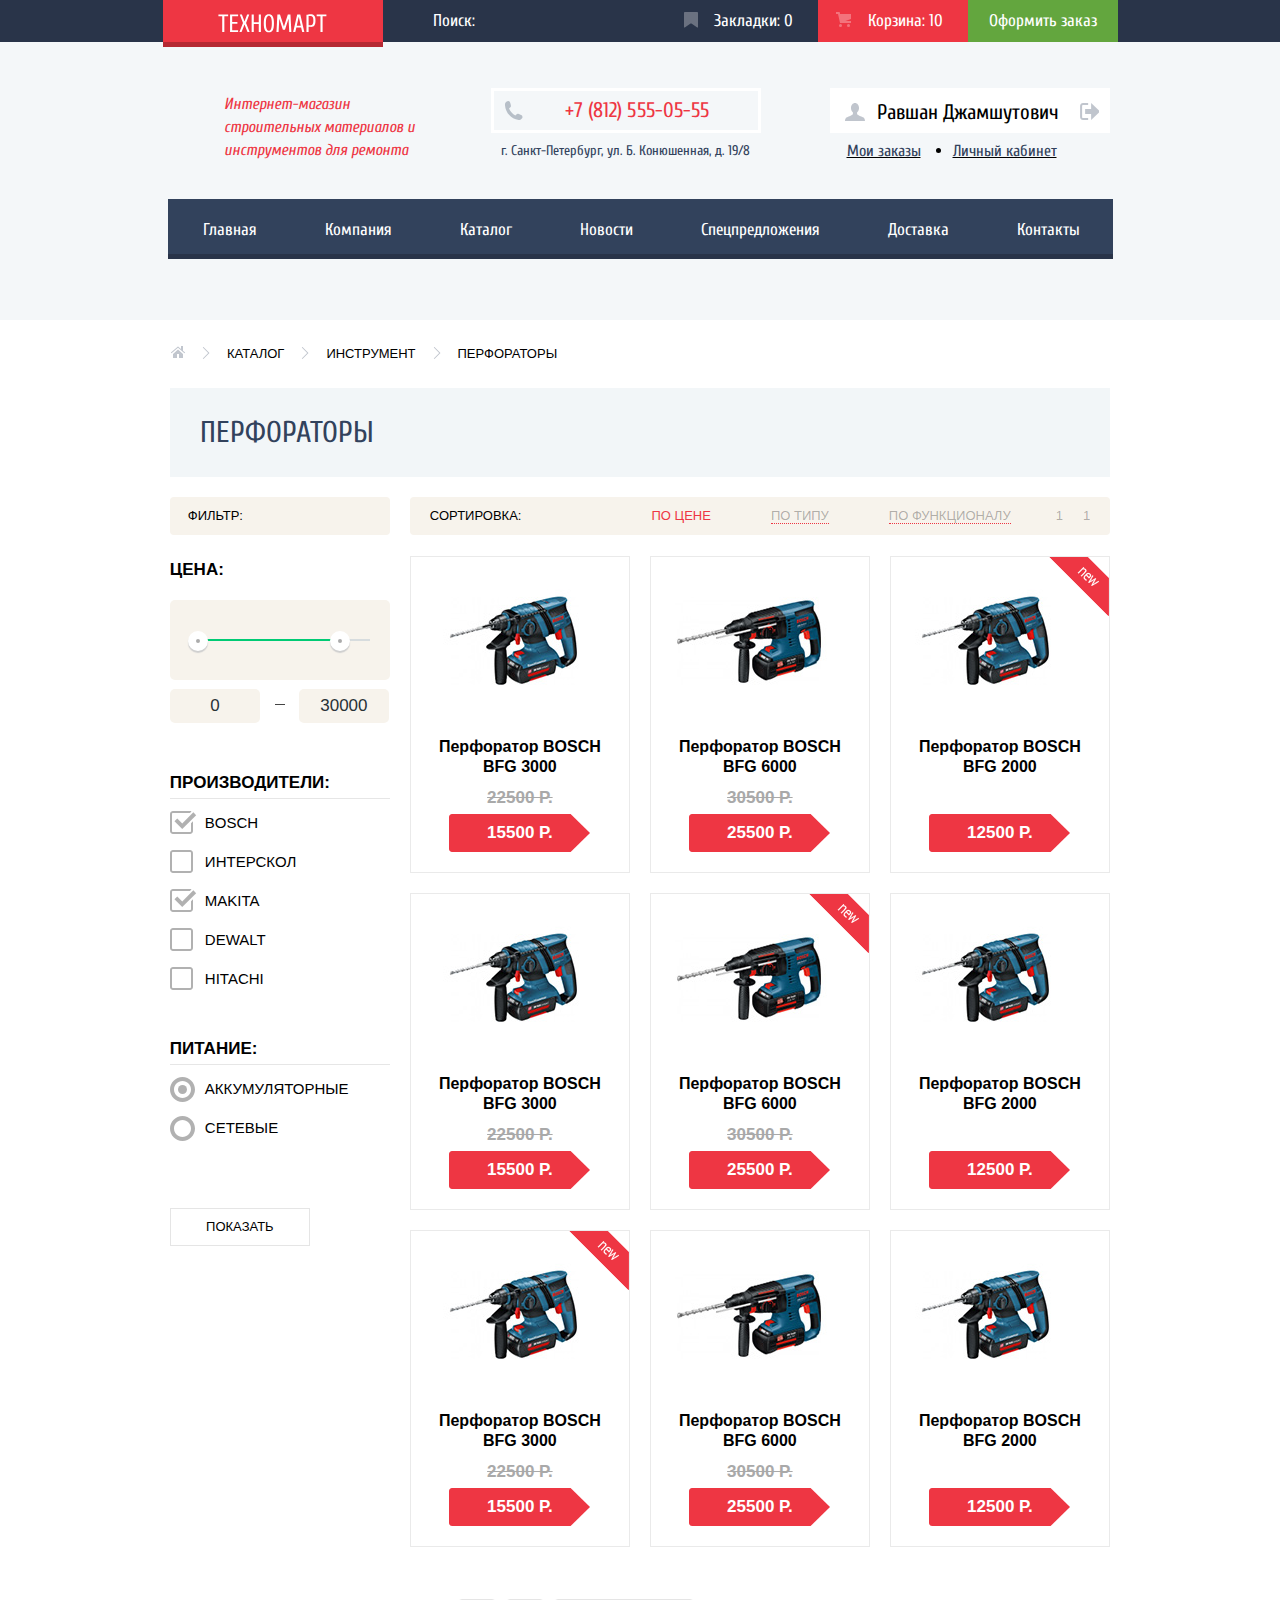
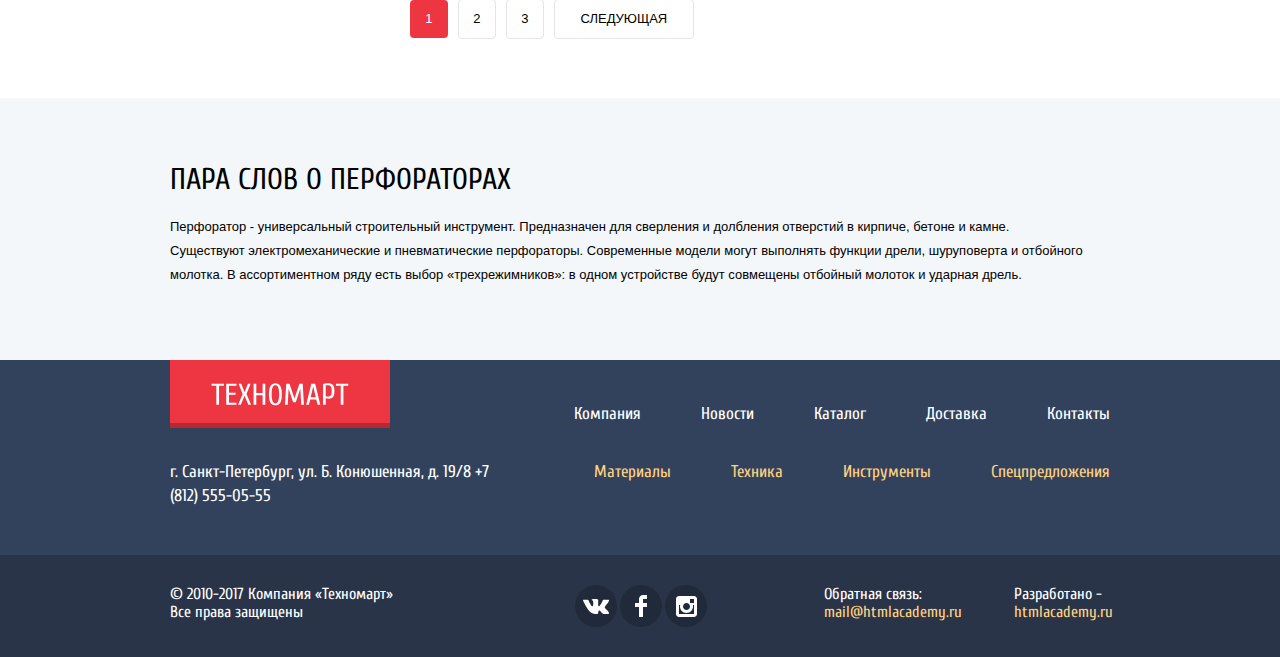
==== commit 1e27bb8b: "99%" ====
--- a/catalog.html
+++ b/catalog.html
@@ -39,13 +39,13 @@
       </div>
       <nav class="main-navigation">
         <ul class="site-navigation">
-          <li class="site-navigation-item">Главная</li>
-          <li class="site-navigation-item"><a href="">Компания</a></li>
-          <li class="site-navigation-item"><a href="catalog.html">Каталог</a></li>
-          <li class="site-navigation-item"><a href="">Новости</a></li>
-          <li class="site-navigation-item"><a href="">Спецпредложения</a></li>
-          <li class="site-navigation-item"><a href="">Доставка</a></li>
-          <li class="site-navigation-item"><a href="">Контакты</a></li>
+          <li><a href="index.html">Главная</a></li>
+          <li><a href="">Компания</a></li>
+          <li><a href="catalog.html">Каталог</a></li>
+          <li><a href="">Новости</a></li>
+          <li><a href="">Спецпредложения</a></li>
+          <li><a href="">Доставка</a></li>
+          <li><a href="">Контакты</a></li>
         </ul>
       </nav>
     </header>
@@ -126,12 +126,31 @@
             <button type="submit">Показать</button>
           </form>
         </aside>
-        <section class="catalog">
+        <section>
           <header class="horizontal-filters">
             <span>Сортировка:</span>
-            <a href="" class="current-sort">По цене</a>
-            <a href="">По типу</a>
-            <a href="">По функционалу</a>
+            <ul class="filter-sort">
+              <li class="filter-sort-item">
+                <input class="hidden filter-sort-input" type="radio" id="by-price" name="sort" checked>
+                <label for="by-price">по цене</label>
+              </li>
+              <li class="filter-sort-item">
+                <input class="hidden filter-sort-input" type="radio" id="by-type" name="sort">
+                <label for="by-type">по типу</label>
+              </li>
+              <li class="filter-sort-item">
+                <input class="hidden filter-sort-input" type="radio" id="by-functionality" name="sort">
+                <label for="by-functionality">по функционалу</label>
+              </li>
+              <li class="filter-sort-item">
+                <input class="hidden filter-sort-input sort-dir" type="radio" id="up-dir" name="sort">
+                <label for="up-dir">1</label>
+              </li>
+              <li class="filter-sort-item">
+                <input class="hidden filter-sort-input sort-dir" type="radio" id="down-dir" name="sort">
+                <label for="down-dir">1</label>
+              </li>
+            </ul>
           </header>
           <section class="catalog">
             <ul class="catalog-items">
@@ -139,7 +158,7 @@
                 <span class="mark mark-new hidden">new</span>
                 <div class="catalog-button">
                   <a href="" class="item-buy">Купить</a>
-                  <a href="" class="add-bookmark">В закладки</a>
+                  <a href="" class="add-bookmark bookmark-modal">В закладки</a>
                 </div>
                 <img src="img/hammer-drill-bosch-bfg-3000.jpg" width="218" height="170" alt="Перфоратор BOSCH BFG 3000">
                 <h3 class="item-title">Перфоратор BOSCH BFG 3000</h3>
@@ -150,7 +169,7 @@
                 <span class="mark mark-new hidden">new</span>
                 <div class="catalog-button">
                   <a href="" class="item-buy">Купить</a>
-                  <a href="" class="add-bookmark">В закладки</a>
+                  <a href="" class="add-bookmark bookmark-modal">В закладки</a>
                 </div>
                 <img src="img/hammer-drill-bosch-bfg-6000.jpg" width="218" height="170" alt="Перфоратор BOSCH BFG 6000">
                 <h3 class="item-title">Перфоратор BOSCH BFG 6000</h3>
@@ -161,7 +180,7 @@
                 <span class="mark mark-new">new</span>
                 <div class="catalog-button">
                   <a href="" class="item-buy">Купить</a>
-                  <a href="" class="add-bookmark">В закладки</a>
+                  <a href="" class="add-bookmark bookmark-modal">В закладки</a>
                 </div>
                 <img src="img/hammer-drill-bosch-bfg-2000.jpg" width="218" height="170" alt="Перфоратор BOSCH BFG 2000">
                 <h3 class="item-title">Перфоратор BOSCH BFG 2000</h3>
@@ -172,7 +191,7 @@
                 <span class="mark mark-new hidden">new</span>
                 <div class="catalog-button">
                   <a href="" class="item-buy">Купить</a>
-                  <a href="" class="add-bookmark">В закладки</a>
+                  <a href="" class="add-bookmark bookmark-modal">В закладки</a>
                 </div>
                 <img src="img/hammer-drill-bosch-bfg-3000.jpg" width="218" height="170" alt="Перфоратор BOSCH BFG 3000">
                 <h3 class="item-title">Перфоратор BOSCH BFG 3000</h3>
@@ -183,7 +202,7 @@
                 <span class="mark mark-new">new</span>
                 <div class="catalog-button">
                   <a href="" class="item-buy">Купить</a>
-                  <a href="" class="add-bookmark">В закладки</a>
+                  <a href="" class="add-bookmark bookmark-modal">В закладки</a>
                 </div>
                 <img src="img/hammer-drill-bosch-bfg-6000.jpg" width="218" height="170" alt="Перфоратор BOSCH BFG 6000">
                 <h3 class="item-title">Перфоратор BOSCH BFG 6000</h3>
@@ -194,7 +213,7 @@
                 <span class="mark mark-new hidden">new</span>
                 <div class="catalog-button">
                   <a href="" class="item-buy">Купить</a>
-                  <a href="" class="add-bookmark">В закладки</a>
+                  <a href="" class="add-bookmark bookmark-modal">В закладки</a>
                 </div>
                 <img src="img/hammer-drill-bosch-bfg-2000.jpg" width="218" height="170" alt="Перфоратор BOSCH BFG 2000">
                 <h3 class="item-title">Перфоратор BOSCH BFG 2000</h3>
@@ -205,7 +224,7 @@
                 <span class="mark mark-new">new</span>
                 <div class="catalog-button">
                   <a href="" class="item-buy">Купить</a>
-                  <a href="" class="add-bookmark">В закладки</a>
+                  <a href="" class="add-bookmark bookmark-modal">В закладки</a>
                 </div>
                 <img src="img/hammer-drill-bosch-bfg-3000.jpg" width="218" height="170" alt="Перфоратор BOSCH BFG 3000">
                 <h3 class="item-title">Перфоратор BOSCH BFG 3000</h3>
@@ -216,7 +235,7 @@
                 <span class="mark mark-new hidden">new</span>
                 <div class="catalog-button">
                   <a href="" class="item-buy">Купить</a>
-                  <a href="" class="add-bookmark">В закладки</a>
+                  <a href="" class="add-bookmark bookmark-modal">В закладки</a>
                 </div>
                 <img src="img/hammer-drill-bosch-bfg-6000.jpg" width="218" height="170" alt="Перфоратор BOSCH BFG 6000">
                 <h3 class="item-title">Перфоратор BOSCH BFG 6000</h3>
@@ -227,7 +246,7 @@
                 <span class="mark mark-new hidden">new</span>
                 <div class="catalog-button">
                   <a href="" class="item-buy">Купить</a>
-                  <a href="" class="add-bookmark">В закладки</a>
+                  <a href="" class="add-bookmark bookmark-modal">В закладки</a>
                 </div>
                 <img src="img/hammer-drill-bosch-bfg-2000.jpg" width="218" height="170" alt="Перфоратор BOSCH BFG 2000">
                 <h3 class="item-title">Перфоратор BOSCH BFG 2000</h3>
@@ -345,5 +364,30 @@
         <a href="" class="red-button white-button" >Продолжить покупки</a>
       </div>
     </section>
+  <script type="text/javascript">
+    var addBookmark = document.querySelector(".bookmark-modal");
+
+    var cartPopup = document.querySelector(".add-cart");
+    var cartClose = cartPopup.querySelector(".close-window");
+
+    addBookmark.addEventListener("click", function (evt) {
+      evt.preventDefault();
+      cartPopup.classList.add("modal-show");
+    });
+
+    cartClose.addEventListener("click", function (evt) {
+      evt.preventDefault();
+      cartPopup.classList.remove("modal-show");
+    });
+
+    window.addEventListener("keydown", function (evt) {
+      if (evt.keyCode === 27) {
+        if (cartPopup.classList.contains("modal-show")) {
+          evt.preventDefault();
+          cartPopup.classList.remove("modal-show");
+        }
+      }
+    });
+  </script>
   </body>
 </html>
--- a/css/style.css
+++ b/css/style.css
@@ -516,24 +516,25 @@
 .site-navigation {
   display: flex;
   flex-wrap: wrap;
+  align-items: center;
   margin: 0px;
   padding: 0px;
 }
 
-.site-navigation-item {
-  display: flex;
-  align-items: center;
-  margin-right: 60px;
-}
-
-.site-navigation-item:first-child {
-  margin-left: 52px;
-}
-
-.site-navigation-item a {
-
-  width: 100%
-  height: 100%;
+.current-page {
+  padding-left: 32px;
+  padding-right: 33px;
+}
+
+.site-navigation a {
+  padding-top: 21px;
+  padding-bottom: 20px;
+  padding-right: 33px;
+  padding-left: 33px;
+}
+
+.site-navigation a:first-child {
+  padding-left: 35px;
 }
 
 .site-navigation a:hover {
@@ -862,6 +863,7 @@
 }
 
 .slider {
+  position: relative;
   width: 620px;
   height: 266px;
   background-image: url(../img/slide-image.jpg);
@@ -880,6 +882,32 @@
   margin-bottom: 0px;
 
   font-size: 18px;
+}
+
+.slider::before,
+.slider::after {
+  content: "";
+
+  position: absolute;
+  top: 45%;
+
+  width: 22px;
+  height: 40px;
+
+  background-repeat: no-repeat;
+  background-position: 0 0;
+}
+
+.slider::before {
+  left: 25px;
+
+  background-image: url(../img/icon-left.svg);
+}
+
+.slider::after {
+  right: 25px;
+
+  background-image: url(../img/icon-right.svg);
 }
 
 .popular {
@@ -1649,6 +1677,10 @@
   opacity: 0.3;
 }
 
+.filter-input-checkbox:checked + label::before {
+  background-image: none;
+}
+
 .filter-input-radio + label::before {
   content: "";
 
@@ -1681,6 +1713,10 @@
   opacity: 0.3;
 }
 
+.filter-input-radio:checked + label::before {
+  background-image: none;
+}
+
 .filter-input:hover + label::after,
 .filter-input:hover + label::before {
   opacity: 0.5;
@@ -1721,7 +1757,6 @@
 
 .horizontal-filters {
   display: flex;
-  justify-content: space-around;
   align-items: center;
   height: 38px;
   margin-bottom: 21px;
@@ -1736,25 +1771,54 @@
   background-color: #f7f3ec;
 }
 
-.horizontal-filters a {
-  font-family: PTSans, sans-serif;
-  color: rgba(0, 0, 0, 0.18);
-  font-size: 13px;
-  line-height: 18px;
-  text-transform: uppercase;
-
+.horizontal-filters span {
+  margin-right: 130px;
+  margin-left: 20px;
+}
+
+.filter-sort {
+  display: flex;
+  flex-wrap: wrap;
+  margin: 0;
+  padding: 0;
+}
+
+.filter-sort-item {
+  margin-right: 60px;
+}
+
+.filter-sort-item:nth-child(3) {
+  margin-right: 45px;
+}
+
+.filter-sort-item:nth-child(4),
+.filter-sort-item:nth-child(5) {
+  margin-right: 20px;
+}
+
+.filter-sort-input  + label {
+  color: rgba(0, 0, 0, 0.3);
   border-bottom: 1px dotted #ee3643;
 }
 
-.horizontal-filters a:hover {
-  color: #000000;
-
+.filter-sort-input:checked  + label {
+  color: #ee3643;
+  border: none;
+}
+
+.filter-sort-input:hover  + label {
+  color: #000;
   border-bottom: 1px solid #ee3643;
 }
 
-a.current-sort {
-  color: #ee3643;
-  border-bottom: none;
+.sort-dir + label{
+  border: none;
+}
+
+.sort-dir:hover + label {
+  border: none;
+
+  color: #000;
 }
 
 .paginator-items {
@@ -2053,3 +2117,52 @@
   background-color: #EFEAE4;
 }
 
+@keyframes bounce {
+  0% {
+    transform: translateY(-2000px);
+  }
+
+  70% {
+    transform: translateY(30px);
+  }
+
+  90% {
+    transform: translateY(-10px);
+  }
+
+  100% {
+    transform: translateY(0);
+  }
+}
+
+@keyframes shake {
+  0%,
+  100% {
+    transform: translateX(0);
+  }
+
+  10%,
+  30%,
+  50%,
+  70%,
+  90% {
+    transform: translateX(-10px);
+  }
+
+  20%,
+  40%,
+  60%,
+  80% {
+    transform: translateX(10px);
+  }
+}
+
+.modal-show {
+  display: flex;
+
+  animation: bounce 0.6s;
+}
+
+.modal-error {
+  animation: shake 0.6s;
+}
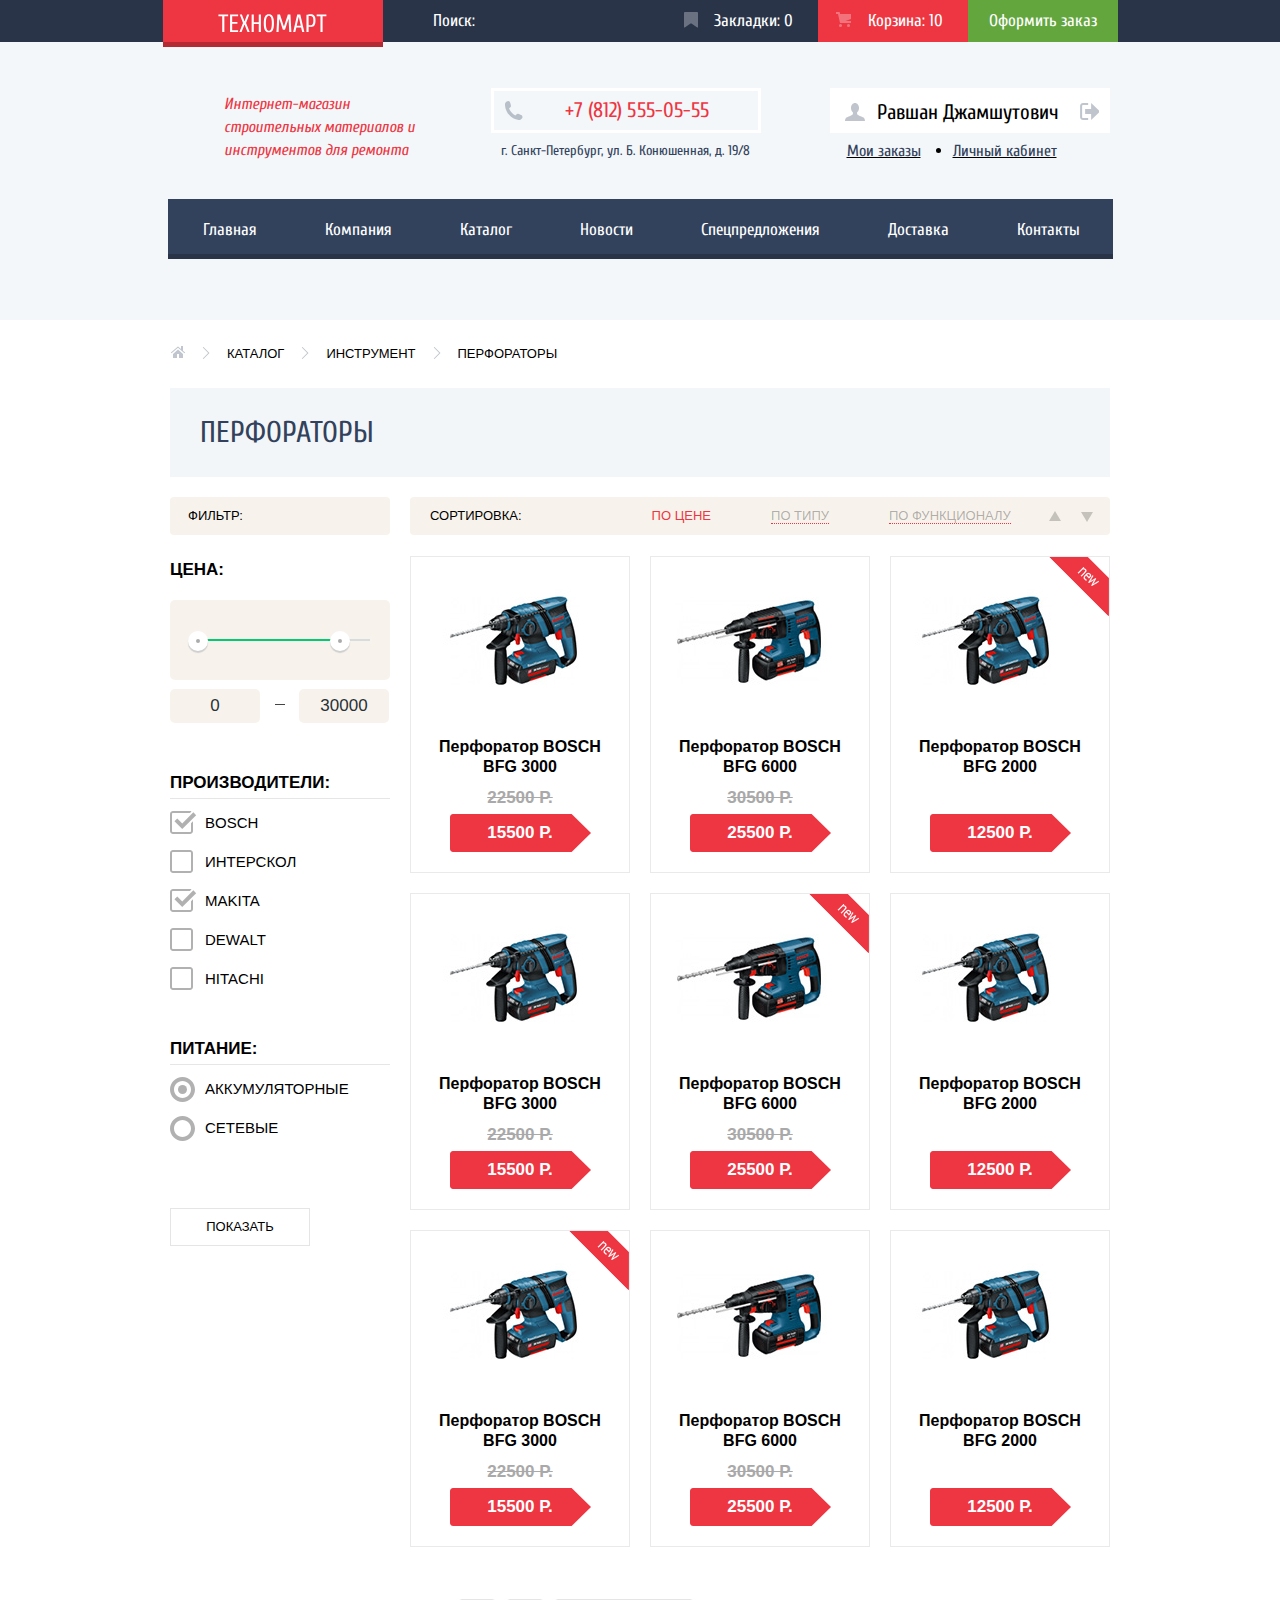
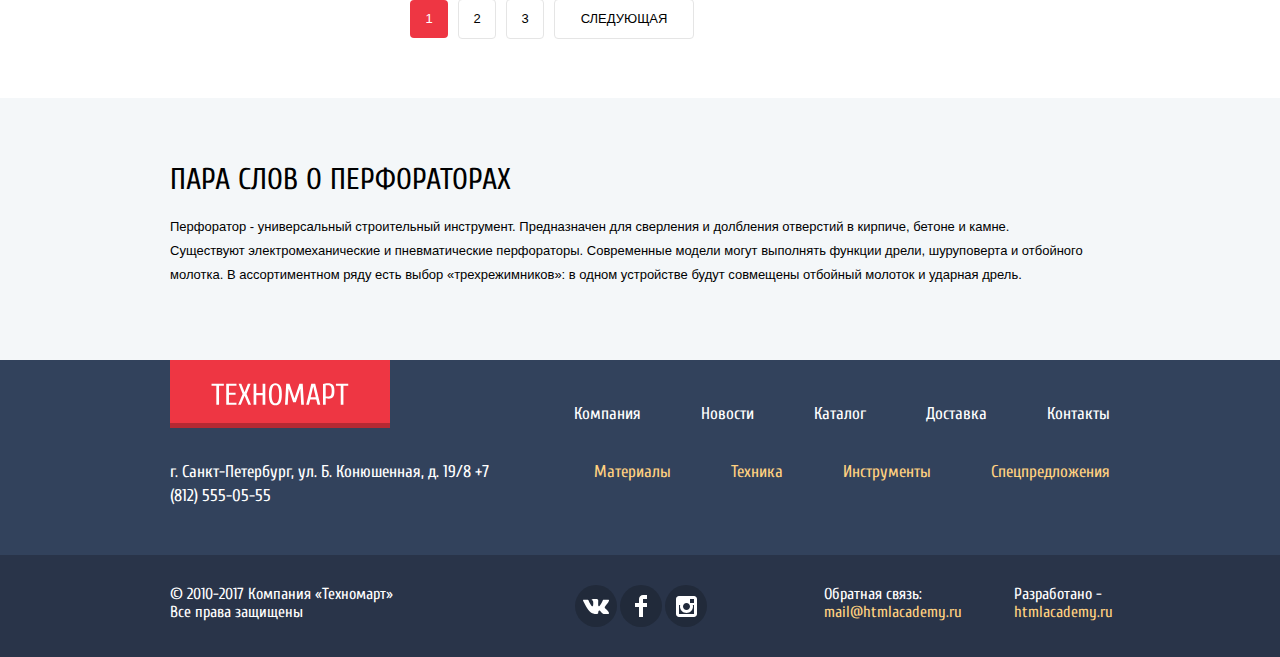
==== commit 5ad29d52: "99%" ====
--- a/catalog.html
+++ b/catalog.html
@@ -143,12 +143,12 @@
                 <label for="by-functionality">по функционалу</label>
               </li>
               <li class="filter-sort-item">
-                <input class="hidden filter-sort-input sort-dir" type="radio" id="up-dir" name="sort">
-                <label for="up-dir">1</label>
-              </li>
-              <li class="filter-sort-item">
-                <input class="hidden filter-sort-input sort-dir" type="radio" id="down-dir" name="sort">
-                <label for="down-dir">1</label>
+                <input class="hidden filter-sort-input sort-up-dir" type="radio" id="up-dir" name="sort">
+                <label for="up-dir"></label>
+              </li>
+              <li class="filter-sort-item">
+                <input class="hidden filter-sort-input sort-down-dir" type="radio" id="down-dir" name="sort">
+                <label for="down-dir"></label>
               </li>
             </ul>
           </header>
--- a/css/style.css
+++ b/css/style.css
@@ -1811,14 +1811,48 @@
   border-bottom: 1px solid #ee3643;
 }
 
-.sort-dir + label{
-  border: none;
-}
-
-.sort-dir:hover + label {
-  border: none;
-
-  color: #000;
+.sort-up-dir + label,
+.sort-down-dir + label {
+    position: relative;
+}
+
+.sort-up-dir + label::before {
+  content: '';
+
+  position: absolute;
+  top: -2px;
+  left: -7px;
+
+  border: 6px solid transparent;
+  border-bottom: 10px solid rgba(0, 0, 0, 0.2);
+
+}
+
+.sort-down-dir + label::before {
+  content: '';
+
+  position: absolute;
+  top: 5px;
+  left: 5px;
+
+  border: 6px solid transparent;
+  border-top: 10px solid rgba(0, 0, 0, 0.2);
+}
+
+.sort-up-dir:hover + label::before {
+  border-bottom: 10px solid #000;
+}
+
+.sort-down-dir:hover + label::before {
+  border-top: 10px solid #000;
+}
+
+.sort-up-dir:checked + label::before {
+  border-bottom: 10px solid #ee3643;
+}
+
+.sort-down-dir:checked + label::before {
+  border-top: 10px solid #ee3643;
 }
 
 .paginator-items {
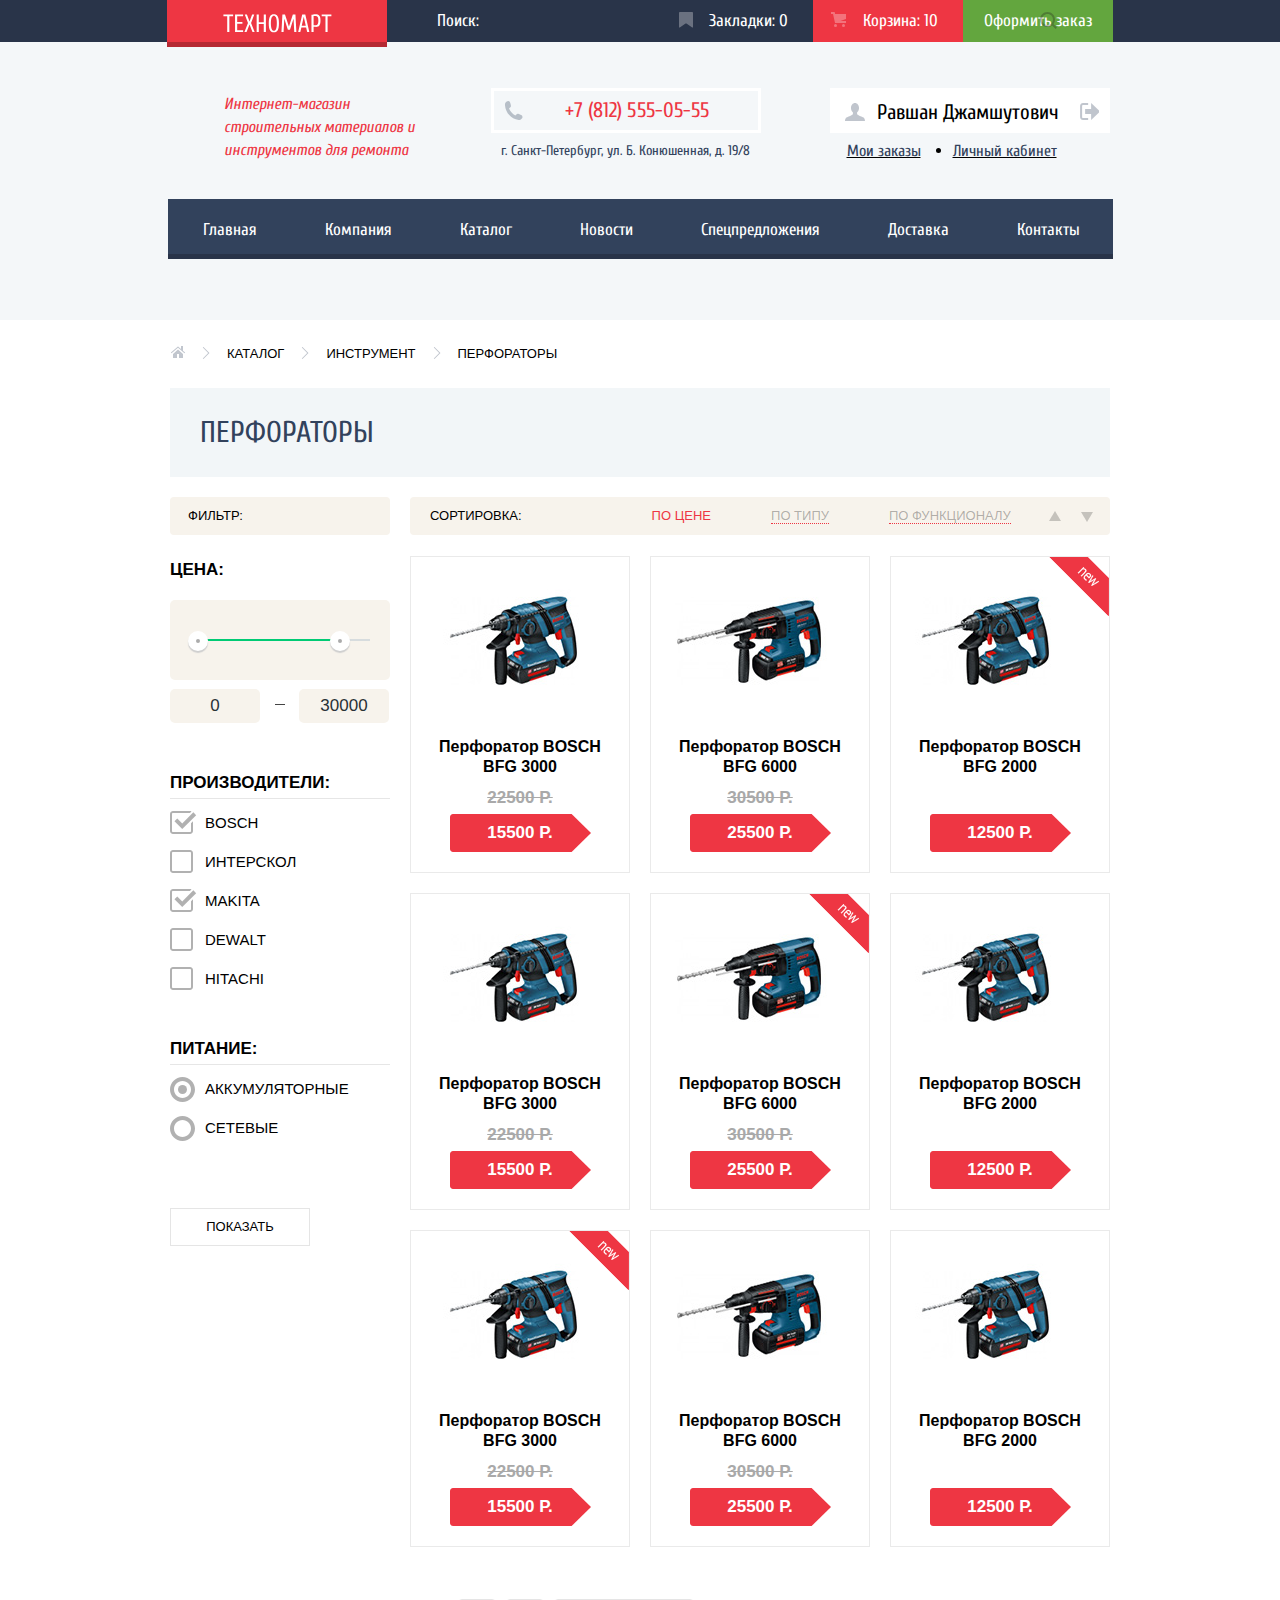
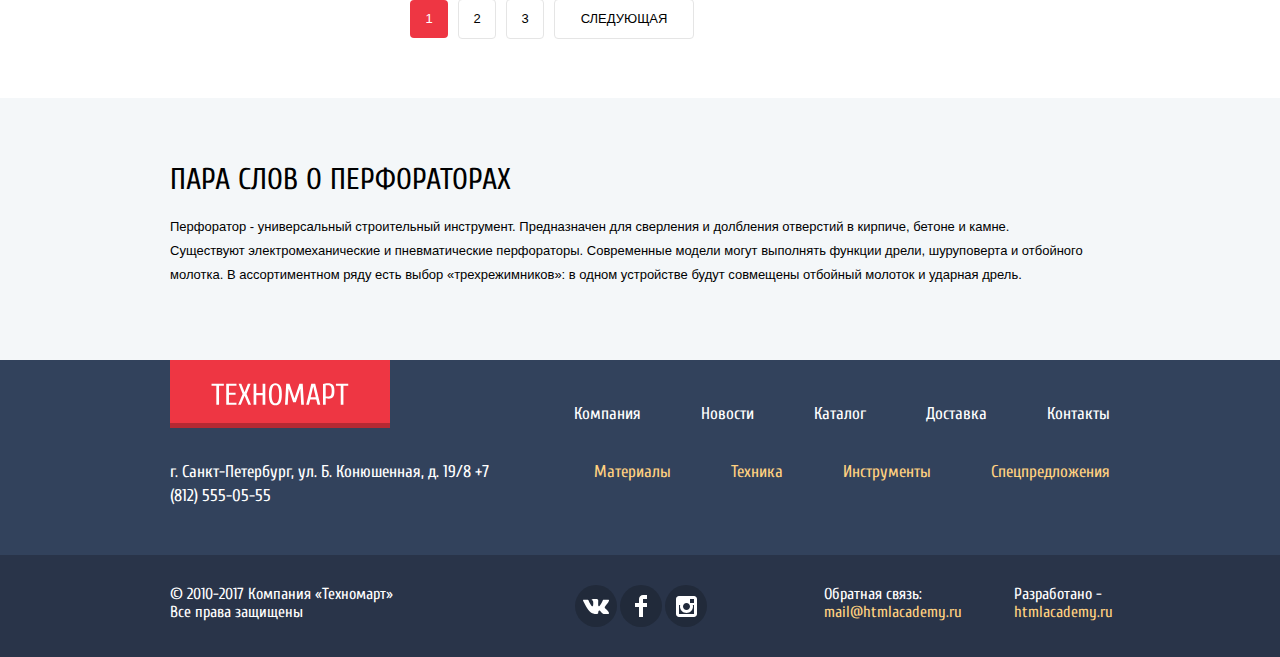
==== commit 2739ed6e: "100%" ====
--- a/catalog.html
+++ b/catalog.html
@@ -15,7 +15,8 @@
         <a href="index.html" class="logo logo-hover-focus">
           <img src="img/logo-name.svg" width="109" height="19" alt="Логотоп">
         </a>
-        <input type="text" class="search" name="search" value="Поиск:">
+        <input id="search" type="text" class="search" name="search" value="Поиск:">
+        <label for="search"></label>
         <a href="" class="bookmark">Закладки: 0</a>
         <a href="" class="basket add-basket">Корзина: 10</a>
         <a href="" class="checkout">Оформить заказ</a>
@@ -157,8 +158,8 @@
               <li class="catalog-item catalog-item-inner">
                 <span class="mark mark-new hidden">new</span>
                 <div class="catalog-button">
-                  <a href="" class="item-buy">Купить</a>
-                  <a href="" class="add-bookmark bookmark-modal">В закладки</a>
+                  <a href="" class="item-buy buy-modal">Купить</a>
+                  <a href="" class="add-bookmark">В закладки</a>
                 </div>
                 <img src="img/hammer-drill-bosch-bfg-3000.jpg" width="218" height="170" alt="Перфоратор BOSCH BFG 3000">
                 <h3 class="item-title">Перфоратор BOSCH BFG 3000</h3>
@@ -168,8 +169,8 @@
               <li class="catalog-item catalog-item-inner">
                 <span class="mark mark-new hidden">new</span>
                 <div class="catalog-button">
-                  <a href="" class="item-buy">Купить</a>
-                  <a href="" class="add-bookmark bookmark-modal">В закладки</a>
+                  <a href="" class="item-buy buy-modal">Купить</a>
+                  <a href="" class="add-bookmark">В закладки</a>
                 </div>
                 <img src="img/hammer-drill-bosch-bfg-6000.jpg" width="218" height="170" alt="Перфоратор BOSCH BFG 6000">
                 <h3 class="item-title">Перфоратор BOSCH BFG 6000</h3>
@@ -179,8 +180,8 @@
               <li class="catalog-item catalog-item-inner">
                 <span class="mark mark-new">new</span>
                 <div class="catalog-button">
-                  <a href="" class="item-buy">Купить</a>
-                  <a href="" class="add-bookmark bookmark-modal">В закладки</a>
+                  <a href="" class="item-buy buy-modal">Купить</a>
+                  <a href="" class="add-bookmark">В закладки</a>
                 </div>
                 <img src="img/hammer-drill-bosch-bfg-2000.jpg" width="218" height="170" alt="Перфоратор BOSCH BFG 2000">
                 <h3 class="item-title">Перфоратор BOSCH BFG 2000</h3>
@@ -190,8 +191,8 @@
               <li class="catalog-item catalog-item-inner">
                 <span class="mark mark-new hidden">new</span>
                 <div class="catalog-button">
-                  <a href="" class="item-buy">Купить</a>
-                  <a href="" class="add-bookmark bookmark-modal">В закладки</a>
+                  <a href="" class="item-buy buy-modal">Купить</a>
+                  <a href="" class="add-bookmark">В закладки</a>
                 </div>
                 <img src="img/hammer-drill-bosch-bfg-3000.jpg" width="218" height="170" alt="Перфоратор BOSCH BFG 3000">
                 <h3 class="item-title">Перфоратор BOSCH BFG 3000</h3>
@@ -201,8 +202,8 @@
               <li class="catalog-item catalog-item-inner">
                 <span class="mark mark-new">new</span>
                 <div class="catalog-button">
-                  <a href="" class="item-buy">Купить</a>
-                  <a href="" class="add-bookmark bookmark-modal">В закладки</a>
+                  <a href="" class="item-buy buy-modal">Купить</a>
+                  <a href="" class="add-bookmark">В закладки</a>
                 </div>
                 <img src="img/hammer-drill-bosch-bfg-6000.jpg" width="218" height="170" alt="Перфоратор BOSCH BFG 6000">
                 <h3 class="item-title">Перфоратор BOSCH BFG 6000</h3>
@@ -212,8 +213,8 @@
               <li class="catalog-item catalog-item-inner">
                 <span class="mark mark-new hidden">new</span>
                 <div class="catalog-button">
-                  <a href="" class="item-buy">Купить</a>
-                  <a href="" class="add-bookmark bookmark-modal">В закладки</a>
+                  <a href="" class="item-buy buy-modal">Купить</a>
+                  <a href="" class="add-bookmark">В закладки</a>
                 </div>
                 <img src="img/hammer-drill-bosch-bfg-2000.jpg" width="218" height="170" alt="Перфоратор BOSCH BFG 2000">
                 <h3 class="item-title">Перфоратор BOSCH BFG 2000</h3>
@@ -223,8 +224,8 @@
               <li class="catalog-item catalog-item-inner">
                 <span class="mark mark-new">new</span>
                 <div class="catalog-button">
-                  <a href="" class="item-buy">Купить</a>
-                  <a href="" class="add-bookmark bookmark-modal">В закладки</a>
+                  <a href="" class="item-buy buy-modal">Купить</a>
+                  <a href="" class="add-bookmark">В закладки</a>
                 </div>
                 <img src="img/hammer-drill-bosch-bfg-3000.jpg" width="218" height="170" alt="Перфоратор BOSCH BFG 3000">
                 <h3 class="item-title">Перфоратор BOSCH BFG 3000</h3>
@@ -234,8 +235,8 @@
               <li class="catalog-item catalog-item-inner">
                 <span class="mark mark-new hidden">new</span>
                 <div class="catalog-button">
-                  <a href="" class="item-buy">Купить</a>
-                  <a href="" class="add-bookmark bookmark-modal">В закладки</a>
+                  <a href="" class="item-buy buy-modal">Купить</a>
+                  <a href="" class="add-bookmark">В закладки</a>
                 </div>
                 <img src="img/hammer-drill-bosch-bfg-6000.jpg" width="218" height="170" alt="Перфоратор BOSCH BFG 6000">
                 <h3 class="item-title">Перфоратор BOSCH BFG 6000</h3>
@@ -245,8 +246,8 @@
               <li class="catalog-item catalog-item-inner">
                 <span class="mark mark-new hidden">new</span>
                 <div class="catalog-button">
-                  <a href="" class="item-buy">Купить</a>
-                  <a href="" class="add-bookmark bookmark-modal">В закладки</a>
+                  <a href="" class="item-buy buy-modal">Купить</a>
+                  <a href="" class="add-bookmark">В закладки</a>
                 </div>
                 <img src="img/hammer-drill-bosch-bfg-2000.jpg" width="218" height="170" alt="Перфоратор BOSCH BFG 2000">
                 <h3 class="item-title">Перфоратор BOSCH BFG 2000</h3>
@@ -365,15 +366,17 @@
       </div>
     </section>
   <script type="text/javascript">
-    var addBookmark = document.querySelector(".bookmark-modal");
+    var buyBookmark = document.getElementsByClassName("buy-modal");
 
     var cartPopup = document.querySelector(".add-cart");
     var cartClose = cartPopup.querySelector(".close-window");
 
-    addBookmark.addEventListener("click", function (evt) {
-      evt.preventDefault();
-      cartPopup.classList.add("modal-show");
-    });
+    for (var i = 0; i < buyBookmark.length; i++) {
+      buyBookmark[i].addEventListener("click", function (evt) {
+        evt.preventDefault();
+        cartPopup.classList.add("modal-show");
+      });
+    }
 
     cartClose.addEventListener("click", function (evt) {
       evt.preventDefault();
--- a/css/style.css
+++ b/css/style.css
@@ -131,7 +131,7 @@
 .search {
   position: relative;
   padding-left: 50px;
-  padding-right: 61px;
+  width: 220px;
   color: #fff;
 
   border: none;
@@ -140,12 +140,12 @@
   outline:none;
 }
 
-.search::before {
+.search + label::before {
   content: "";
 
   position: absolute;
-  top: 0px;
-  left: 20px;
+  top: 12px;
+  left: 1040px;
 
   width: 17px;
   height: 17px;
@@ -161,10 +161,19 @@
   background-color: #212a3a;
 }
 
+.search:hover + label::before {
+  opacity: 1;
+}
+
 .search:focus {
   color: #000;
 
   background-color: #fff;
+}
+
+.search:focus + label::before {
+  background-image: url(../img/icon-search-red.svg);
+  opacity: 1;
 }
 
 .bookmark,
@@ -866,17 +875,31 @@
   position: relative;
   width: 620px;
   height: 266px;
-  background-image: url(../img/slide-image.jpg);
-}
-
-.slider h3 {
+}
+
+.slider-items {
+  padding: 0px;
+  margin: 0px;
+}
+
+.slider-items li:first-child {
+  width: 620px;
+  height: 266px;
+   background-image: url(../img/slide-image.jpg);
+}
+
+.slider-items li:last-child {
+  background-image: url(../img/slide-image2.jpg);
+}
+
+.slider-items h3 {
   margin-bottom: 0px;
 
   font-size: 36px;
   line-height: 36px;
 }
 
-.slider p {
+.slider-items p {
   margin-top: 8px;
   margin-left: 25px;
   margin-bottom: 0px;
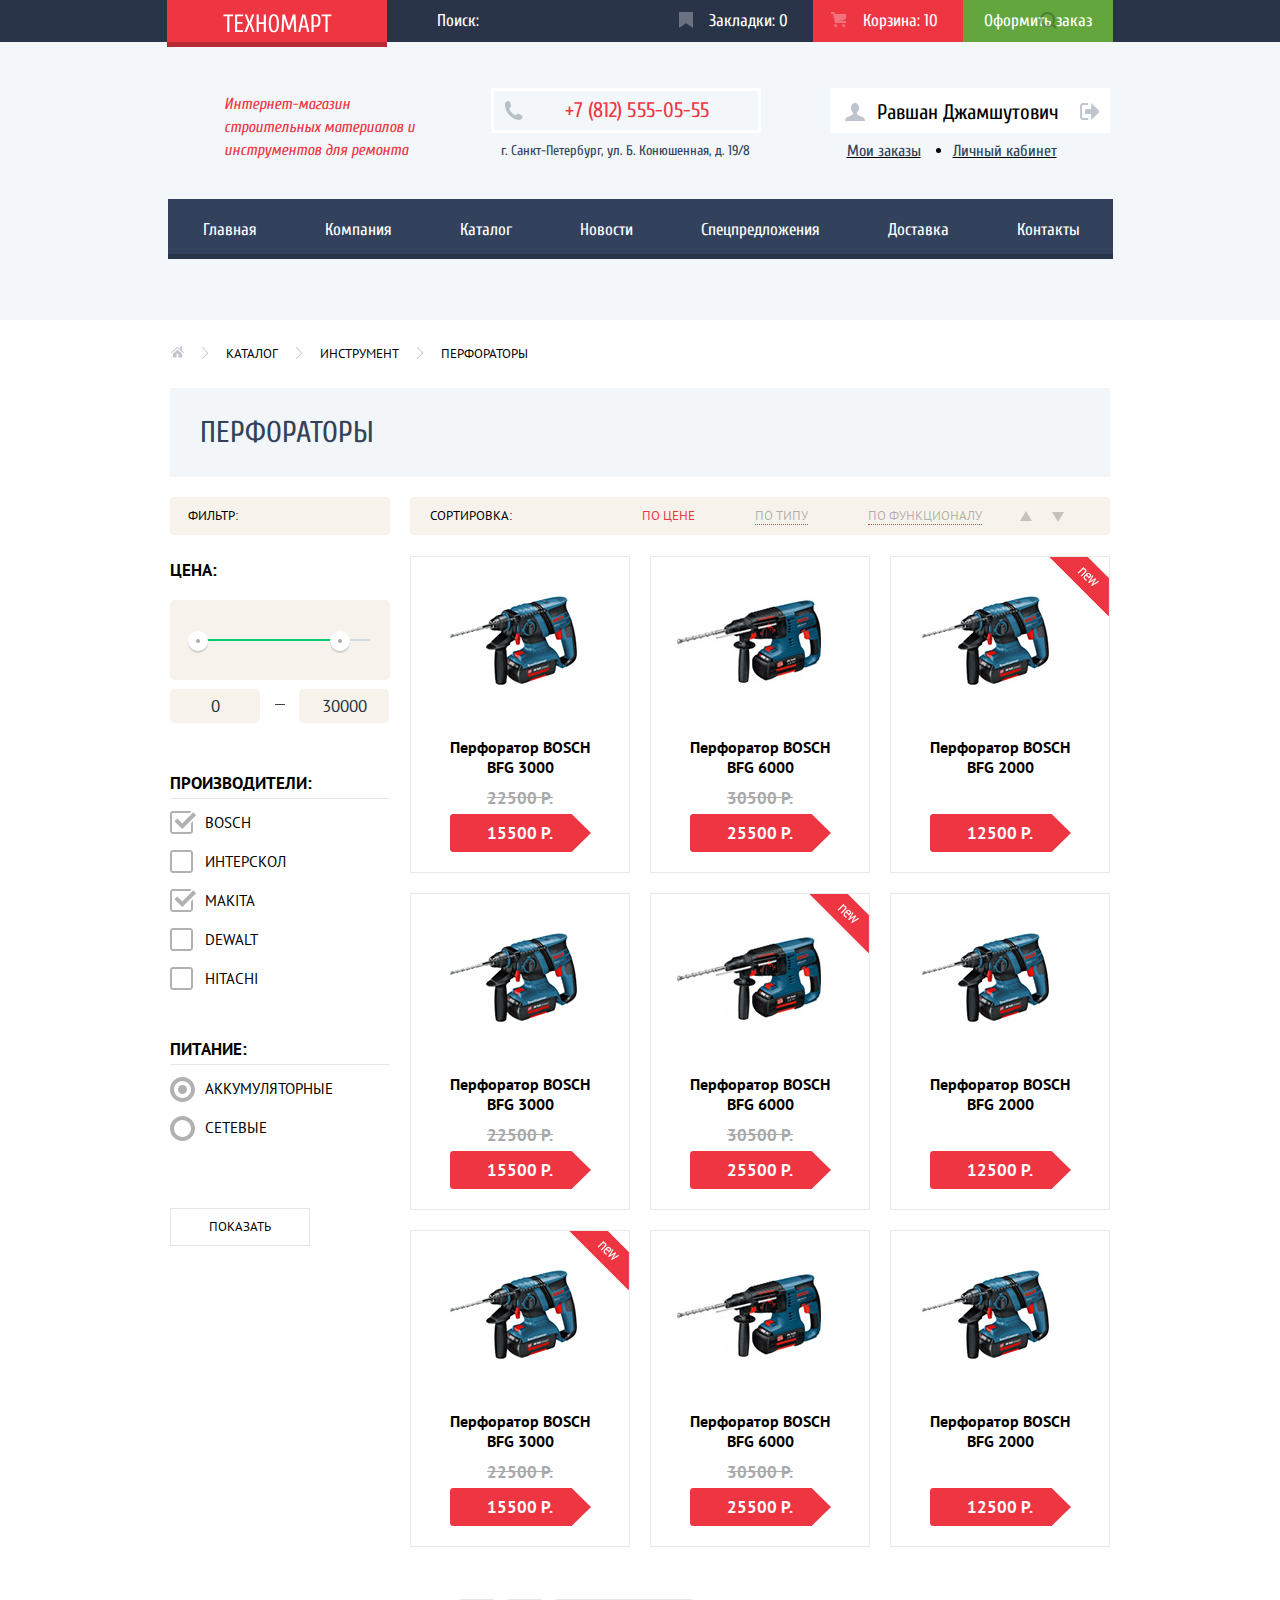
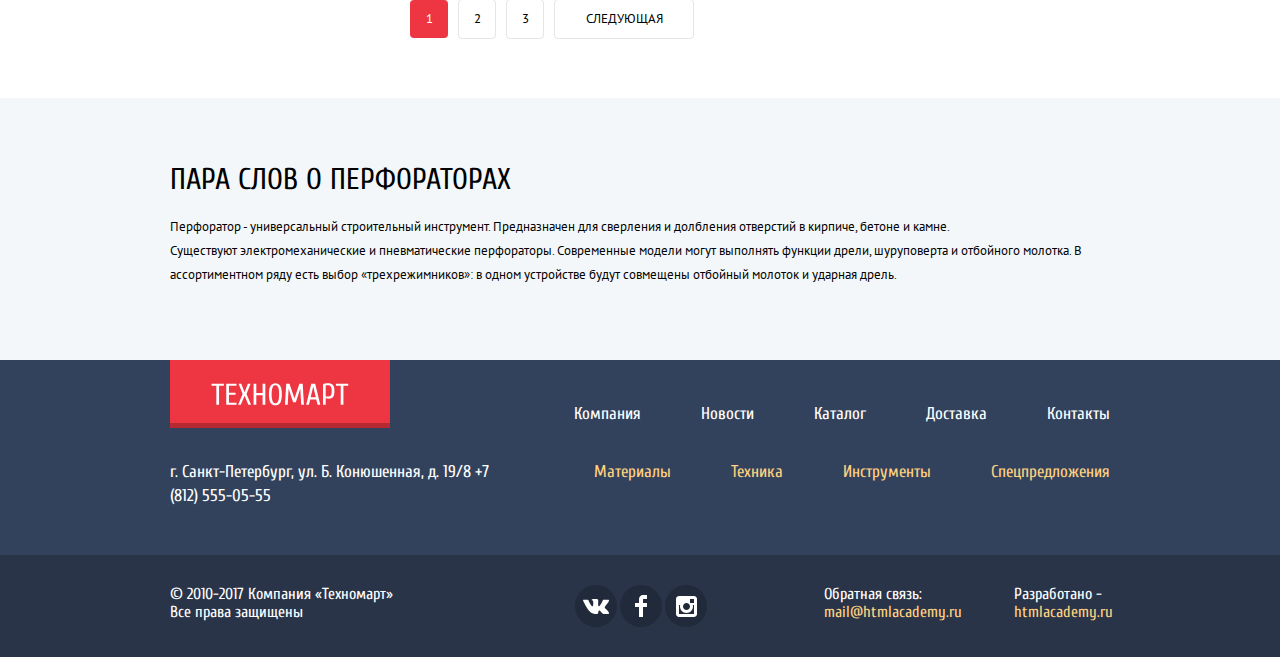
==== commit c3a074c5: "100%" ====
--- a/catalog.html
+++ b/catalog.html
@@ -54,7 +54,7 @@
       <ul class="breadcrumbs">
         <li>
           <a href="index.html">
-            <img src="img/icon-home.svg" alt="Главная">
+            <img src="img/icon-home.svg" width="14" height="12" alt="Главная">
           </a>
         </li>
         <li>
@@ -313,16 +313,16 @@
           +7 (812) 555-05-55
         </address>
         <ul class="link-items">
-          <li class="link-item">
+          <li class="link-item link-item-color">
             <a href="">Материалы</a>
           </li>
-          <li class="link-item">
+          <li class="link-item link-item-color">
             <a href="">Техника</a>
           </li>
-          <li class="link-item">
+          <li class="link-item link-item-color">
             <a href="">Инструменты</a>
           </li>
-          <li class="link-item">
+          <li class="link-item link-item-color">
             <a href="">Спецпредложения</a>
           </li>
         </ul>
@@ -365,32 +365,6 @@
         <a href="" class="red-button white-button" >Продолжить покупки</a>
       </div>
     </section>
-  <script type="text/javascript">
-    var buyBookmark = document.getElementsByClassName("buy-modal");
-
-    var cartPopup = document.querySelector(".add-cart");
-    var cartClose = cartPopup.querySelector(".close-window");
-
-    for (var i = 0; i < buyBookmark.length; i++) {
-      buyBookmark[i].addEventListener("click", function (evt) {
-        evt.preventDefault();
-        cartPopup.classList.add("modal-show");
-      });
-    }
-
-    cartClose.addEventListener("click", function (evt) {
-      evt.preventDefault();
-      cartPopup.classList.remove("modal-show");
-    });
-
-    window.addEventListener("keydown", function (evt) {
-      if (evt.keyCode === 27) {
-        if (cartPopup.classList.contains("modal-show")) {
-          evt.preventDefault();
-          cartPopup.classList.remove("modal-show");
-        }
-      }
-    });
-  </script>
+  <script src="js/compress.js"></script>
   </body>
 </html>
--- a/css/style.css
+++ b/css/style.css
@@ -31,13 +31,21 @@
 }
 
 .logo {
-  display: flex;
-  justify-content: center;
-  align-items: center;
+  display: -webkit-box;
+  display: -ms-flexbox;
+  display: flex;
+  -webkit-box-pack: center;
+      -ms-flex-pack: center;
+          justify-content: center;
+  -webkit-box-align: center;
+      -ms-flex-align: center;
+          align-items: center;
   min-width: 220px;
   min-height: 47px;
 
-  box-shadow: inset 0px -5px 0 0 rgba(0, 0, 0, 0.24);
+  -webkit-box-shadow: inset 0px -5px 0 0 rgba(0, 0, 0, 0.24);
+
+          box-shadow: inset 0px -5px 0 0 rgba(0, 0, 0, 0.24);
   background-color: #ee3643;
 }
 
@@ -62,7 +70,9 @@
 
   white-space: nowrap;
 
-  clip-path: inset(100%);
+  -webkit-clip-path: inset(100%);
+
+          clip-path: inset(100%);
   clip: rect(0 0 0 0);
   overflow: hidden;
 }
@@ -84,9 +94,15 @@
 }
 
 .red-button {
-  display: flex;
-  justify-content: center;
-  align-items: center;
+  display: -webkit-box;
+  display: -ms-flexbox;
+  display: flex;
+  -webkit-box-pack: center;
+      -ms-flex-pack: center;
+          justify-content: center;
+  -webkit-box-align: center;
+      -ms-flex-align: center;
+          align-items: center;
   width: 195px;
   height: 38px;
 
@@ -108,17 +124,28 @@
 
 /* Стили шапки сайта */
 .header {
-  display: flex;
-  flex-direction: column;
-  align-items: center;
+  display: -webkit-box;
+  display: -ms-flexbox;
+  display: flex;
+  -webkit-box-orient: vertical;
+  -webkit-box-direction: normal;
+      -ms-flex-direction: column;
+          flex-direction: column;
+  -webkit-box-align: center;
+      -ms-flex-align: center;
+          align-items: center;
   min-height: 320px;
 
   background-color: #f4f7f9;
 }
 
 .top-menu {
-  display: flex;
-  justify-content: center;
+  display: -webkit-box;
+  display: -ms-flexbox;
+  display: flex;
+  -webkit-box-pack: center;
+      -ms-flex-pack: center;
+          justify-content: center;
   width: 100%;
   height: 42px;
   margin-bottom: 46px;
@@ -179,9 +206,15 @@
 .bookmark,
 .basket,
 .checkout {
-  display: flex;
-  justify-content: center;
-  align-items: center;
+  display: -webkit-box;
+  display: -ms-flexbox;
+  display: flex;
+  -webkit-box-pack: center;
+      -ms-flex-pack: center;
+          justify-content: center;
+  -webkit-box-align: center;
+      -ms-flex-align: center;
+          align-items: center;
 
   color: #ffffff;
 }
@@ -275,8 +308,12 @@
 }
 
 .middle-menu {
-  display: flex;
-  justify-content: center;
+  display: -webkit-box;
+  display: -ms-flexbox;
+  display: flex;
+  -webkit-box-pack: center;
+      -ms-flex-pack: center;
+          justify-content: center;
   margin-bottom: 36px;
 }
 
@@ -289,16 +326,27 @@
 }
 
 .phone-address {
-  display: flex;
-  flex-direction: column;
+  display: -webkit-box;
+  display: -ms-flexbox;
+  display: flex;
+  -webkit-box-orient: vertical;
+  -webkit-box-direction: normal;
+      -ms-flex-direction: column;
+          flex-direction: column;
   margin-right: 69px;
 }
 
 .phone-number {
   position: relative;
-  display: flex;
-  justify-content: center;
-  align-items: center;
+  display: -webkit-box;
+  display: -ms-flexbox;
+  display: flex;
+  -webkit-box-pack: center;
+      -ms-flex-pack: center;
+          justify-content: center;
+  -webkit-box-align: center;
+      -ms-flex-align: center;
+          align-items: center;
   width: 264px;
   height: 39px;
 
@@ -350,17 +398,27 @@
 
 .sign-in {
   position: relative;
-  display: flex;
-  align-items: center;
+  display: -webkit-box;
+  display: -ms-flexbox;
+  display: flex;
+  -webkit-box-align: center;
+      -ms-flex-align: center;
+          align-items: center;
   margin-right: 10px;
   padding-left: 46px;
   padding-right: 27px;
 }
 
 .registration {
-  display: flex;
-  justify-content: center;
-  align-items: center;
+  display: -webkit-box;
+  display: -ms-flexbox;
+  display: flex;
+  -webkit-box-pack: center;
+      -ms-flex-pack: center;
+          justify-content: center;
+  -webkit-box-align: center;
+      -ms-flex-align: center;
+          align-items: center;
   width: 150px;
 }
 
@@ -400,15 +458,24 @@
 }
 
 .profile-container {
-  display: flex;
-  flex-direction: column;
+  display: -webkit-box;
+  display: -ms-flexbox;
+  display: flex;
+  -webkit-box-orient: vertical;
+  -webkit-box-direction: normal;
+      -ms-flex-direction: column;
+          flex-direction: column;
 
   color: #000;
 }
 
 .profile-container-items {
-  display: flex;
-  align-items: center;
+  display: -webkit-box;
+  display: -ms-flexbox;
+  display: flex;
+  -webkit-box-align: center;
+      -ms-flex-align: center;
+          align-items: center;
   width: 280px;
   height: 45px;
 
@@ -477,8 +544,11 @@
 
 
 .profile-items {
-  display: flex;
-  flex-wrap: wrap;
+  display: -webkit-box;
+  display: -ms-flexbox;
+  display: flex;
+  -ms-flex-wrap: wrap;
+      flex-wrap: wrap;
   margin: 0px;
   margin-top: 6px;
   padding: 0px;
@@ -511,6 +581,8 @@
 }
 
 .main-navigation {
+  display: -webkit-box;
+  display: -ms-flexbox;
   display: flex;
   min-width: 940px;
   height: 60px;
@@ -519,24 +591,25 @@
   line-height: 17px;
 
   background-color: #32425c;
-  box-shadow: inset 0px -5px 0 0 #293449;
+  -webkit-box-shadow: inset 0px -5px 0 0 #293449;
+          box-shadow: inset 0px -5px 0 0 #293449;
 }
 
 .site-navigation {
-  display: flex;
-  flex-wrap: wrap;
-  align-items: center;
+  display: -webkit-box;
+  display: -ms-flexbox;
+  display: flex;
+  -ms-flex-wrap: wrap;
+      flex-wrap: wrap;
+  -webkit-box-align: center;
+      -ms-flex-align: center;
+          align-items: center;
   margin: 0px;
   padding: 0px;
 }
 
-.current-page {
-  padding-left: 32px;
-  padding-right: 33px;
-}
-
 .site-navigation a {
-  padding-top: 21px;
+  padding-top: 20px;
   padding-bottom: 20px;
   padding-right: 33px;
   padding-left: 33px;
@@ -558,16 +631,27 @@
 /* Стили подвала сайта */
 
 .footer {
-  display: flex;
-  flex-direction: column;
-  align-items: center;
+  display: -webkit-box;
+  display: -ms-flexbox;
+  display: flex;
+  -webkit-box-orient: vertical;
+  -webkit-box-direction: normal;
+      -ms-flex-direction: column;
+          flex-direction: column;
+  -webkit-box-align: center;
+      -ms-flex-align: center;
+          align-items: center;
 
   background-color: #32425c;
 }
 
 .top-footer {
-  display: flex;
-  justify-content: space-between;
+  display: -webkit-box;
+  display: -ms-flexbox;
+  display: flex;
+  -webkit-box-pack: justify;
+      -ms-flex-pack: justify;
+          justify-content: space-between;
   width: 940px;
   margin-bottom: 32px;
 }
@@ -578,8 +662,11 @@
 }
 
 .link-items {
-  display: flex;
-  flex-wrap: wrap;
+  display: -webkit-box;
+  display: -ms-flexbox;
+  display: flex;
+  -ms-flex-wrap: wrap;
+      flex-wrap: wrap;
   padding-left: 0px;
   margin: 0px;
   margin-top: 42px;
@@ -589,13 +676,21 @@
   margin-right: 60px;
 }
 
+.link-item-color a {
+  color: #ffd180;
+}
+
 .link-item:nth-child(5) {
   margin-right: 0px;
 }
 
 .middle-footer {
-  display: flex;
-  justify-content: space-between;
+  display: -webkit-box;
+  display: -ms-flexbox;
+  display: flex;
+  -webkit-box-pack: justify;
+      -ms-flex-pack: justify;
+          justify-content: space-between;
   width: 940px;
   margin-bottom: 53px;
 }
@@ -611,10 +706,6 @@
   margin: 0px;
 }
 
-.middle-footer .link-item a{
-  color: #ffd180;
-}
-
 .middle-footer .link-item:nth-child(4n) {
   margin-right: 0px;
 }
@@ -628,16 +719,24 @@
 }
 
 .footer-container {
-  display: flex;
-  justify-content: center;
+  display: -webkit-box;
+  display: -ms-flexbox;
+  display: flex;
+  -webkit-box-pack: center;
+      -ms-flex-pack: center;
+          justify-content: center;
   width: 100%;
 
   background-color: #293449;
 }
 
 .bottom-footer {
-  display: flex;
-  justify-content: space-between;
+  display: -webkit-box;
+  display: -ms-flexbox;
+  display: flex;
+  -webkit-box-pack: justify;
+      -ms-flex-pack: justify;
+          justify-content: space-between;
   width: 940px;
   padding: 30px 0px;
 }
@@ -675,6 +774,8 @@
 }
 
 .socials-items {
+  display: -webkit-box;
+  display: -ms-flexbox;
   display: flex;
   margin: 0px;
   margin-left: 122px;
@@ -683,9 +784,15 @@
 }
 
 .solcials-item {
-  display: flex;
-  justify-content: center;
-  align-items: center;
+  display: -webkit-box;
+  display: -ms-flexbox;
+  display: flex;
+  -webkit-box-pack: center;
+      -ms-flex-pack: center;
+          justify-content: center;
+  -webkit-box-align: center;
+      -ms-flex-align: center;
+          align-items: center;
   margin-right: 3px;
   width: 42px;
   height: 42px;
@@ -723,12 +830,21 @@
 
 /* Стили main главной страницы */
 .main-content {
-  display: flex;
-  flex-direction: column;
-  align-items: center;
+  display: -webkit-box;
+  display: -ms-flexbox;
+  display: flex;
+  -webkit-box-orient: vertical;
+  -webkit-box-direction: normal;
+      -ms-flex-direction: column;
+          flex-direction: column;
+  -webkit-box-align: center;
+      -ms-flex-align: center;
+          align-items: center;
 }
 
 .promo-block {
+  display: -webkit-box;
+  display: -ms-flexbox;
   display: flex;
   width: 940px;
   margin-top: 59px;
@@ -736,13 +852,21 @@
 }
 
 .horizontal-promo-block {
-  display: flex;
-  flex-wrap: wrap;
+  display: -webkit-box;
+  display: -ms-flexbox;
+  display: flex;
+  -ms-flex-wrap: wrap;
+      flex-wrap: wrap;
 }
 
 .vertical-promo-block {
-  display: flex;
-  flex-direction: column;
+  display: -webkit-box;
+  display: -ms-flexbox;
+  display: flex;
+  -webkit-box-orient: vertical;
+  -webkit-box-direction: normal;
+      -ms-flex-direction: column;
+          flex-direction: column;
 }
 
 .promo-block-item {
@@ -773,9 +897,15 @@
 }
 
 .promo-block-button {
-  display: flex;
-  justify-content: center;
-  align-items: center;
+  display: -webkit-box;
+  display: -ms-flexbox;
+  display: flex;
+  -webkit-box-pack: center;
+      -ms-flex-pack: center;
+          justify-content: center;
+  -webkit-box-align: center;
+      -ms-flex-align: center;
+          align-items: center;
   width: 135px;
   height: 38px;
   margin-left: 25px;
@@ -934,15 +1064,26 @@
 }
 
 .popular {
-  display: flex;
-  flex-direction: column;
+  display: -webkit-box;
+  display: -ms-flexbox;
+  display: flex;
+  -webkit-box-orient: vertical;
+  -webkit-box-direction: normal;
+      -ms-flex-direction: column;
+          flex-direction: column;
   width: 940px;
 }
 
 .popular-block {
-  display: flex;
-  justify-content: space-between;
-  align-items: center;
+  display: -webkit-box;
+  display: -ms-flexbox;
+  display: flex;
+  -webkit-box-pack: justify;
+      -ms-flex-pack: justify;
+          justify-content: space-between;
+  -webkit-box-align: center;
+      -ms-flex-align: center;
+          align-items: center;
   height: 89px;
   margin-bottom: 20px;
 
@@ -964,21 +1105,31 @@
 }
 
 .catalog-items {
-  display: flex;
-  flex-wrap: wrap;
+  display: -webkit-box;
+  display: -ms-flexbox;
+  display: flex;
+  -ms-flex-wrap: wrap;
+      flex-wrap: wrap;
   margin: 0px;
   padding: 0px;
 }
 
 .catalog-item {
   position: relative;
-  display: flex;
-  flex-direction: column;
-  align-items: center;
+  display: -webkit-box;
+  display: -ms-flexbox;
+  display: flex;
+  -webkit-box-orient: vertical;
+  -webkit-box-direction: normal;
+      -ms-flex-direction: column;
+          flex-direction: column;
+  -webkit-box-align: center;
+      -ms-flex-align: center;
+          align-items: center;
   margin-right: 20px;
   margin-bottom: 20px;
 
-  font-family: PTSans, serif;
+  font-family: PT Sans, serif;
   font-size: 17px;
   line-height: 18px;
   font-weight: bold;
@@ -1032,7 +1183,8 @@
 .item-buy {
   width: 135px;
   padding: 10px 0;
-  box-shadow: inset 0px -3px 0 0 #367315;
+  -webkit-box-shadow: inset 0px -3px 0 0 #367315;
+          box-shadow: inset 0px -3px 0 0 #367315;
 }
 
 .add-bookmark {
@@ -1047,7 +1199,8 @@
 
 .item-buy:focus {
   background-color: #518534;
-  box-shadow: none;
+  -webkit-box-shadow: none;
+          box-shadow: none;
 }
 
 .add-bookmark:hover {
@@ -1068,13 +1221,14 @@
 }
 
 .catalog-item:hover {
-  box-shadow: 0px 10px 25px 0 rgba(41, 52, 73, 0.5);
+  -webkit-box-shadow: 0px 10px 25px 0 rgba(41, 52, 73, 0.5);
+          box-shadow: 0px 10px 25px 0 rgba(41, 52, 73, 0.5);
 }
 
 .item-title,
 .old-price,
 .item-price {
-  font-family: PTSans, sans-serif;
+  font-family: PT Sans, sans-serif;
 }
 
 .item-title {
@@ -1095,9 +1249,15 @@
 }
 
 .item-price {
-  display: flex;
-  justify-content: center;
-  align-items: center;
+  display: -webkit-box;
+  display: -ms-flexbox;
+  display: flex;
+  -webkit-box-pack: center;
+      -ms-flex-pack: center;
+          justify-content: center;
+  -webkit-box-align: center;
+      -ms-flex-align: center;
+          align-items: center;
   min-width: 141px;
   min-height: 38px;
   margin-bottom: 20px;
@@ -1108,17 +1268,26 @@
 }
 
 .popular-manufacturer-items {
-  display: flex;
-  flex-wrap: wrap;
+  display: -webkit-box;
+  display: -ms-flexbox;
+  display: flex;
+  -ms-flex-wrap: wrap;
+      flex-wrap: wrap;
   margin: 0px;
   margin-bottom: 68px;
   padding: 0px;
 }
 
 .popular-manufacturer-item {
-  display: flex;
-  justify-content: center;
-  align-items: center;
+  display: -webkit-box;
+  display: -ms-flexbox;
+  display: flex;
+  -webkit-box-pack: center;
+      -ms-flex-pack: center;
+          justify-content: center;
+  -webkit-box-align: center;
+      -ms-flex-align: center;
+          align-items: center;
   width: 220px;
   height: 145px;
   margin-right: 20px;
@@ -1126,9 +1295,15 @@
 }
 
 .popular-manufacturer-item a {
-  display: flex;
-  justify-content: center;
-  align-items: center;
+  display: -webkit-box;
+  display: -ms-flexbox;
+  display: flex;
+  -webkit-box-pack: center;
+      -ms-flex-pack: center;
+          justify-content: center;
+  -webkit-box-align: center;
+      -ms-flex-align: center;
+          align-items: center;
   width: 100%;
   height: 100%;
 
@@ -1136,11 +1311,13 @@
 }
 
 .popular-manufacturer-item a:hover {
-  box-shadow: 0px 10px 25px 0 rgba(41, 52, 73, 0.5);
+  -webkit-box-shadow: 0px 10px 25px 0 rgba(41, 52, 73, 0.5);
+          box-shadow: 0px 10px 25px 0 rgba(41, 52, 73, 0.5);
 }
 
 .popular-manufacturer-item a:focus {
-  box-shadow: 0px 4px 10px 0 rgba(41, 52, 73, 0.5);
+  -webkit-box-shadow: 0px 4px 10px 0 rgba(41, 52, 73, 0.5);
+          box-shadow: 0px 4px 10px 0 rgba(41, 52, 73, 0.5);
 }
 
 .popular-manufacturer-item:nth-child(4n) {
@@ -1150,11 +1327,18 @@
 
 .service {
   position: relative;
-  display: flex;
-  flex-direction: column;
-  align-items: center;
+  display: -webkit-box;
+  display: -ms-flexbox;
+  display: flex;
+  -webkit-box-orient: vertical;
+  -webkit-box-direction: normal;
+      -ms-flex-direction: column;
+          flex-direction: column;
+  -webkit-box-align: center;
+      -ms-flex-align: center;
+          align-items: center;
   width: 100%;
-  margin-bottom: 82px;
+  margin-bottom: 90px;
 
   color: #000000;
 
@@ -1162,8 +1346,13 @@
 }
 
 .service-block {
-  display: flex;
-  flex-direction: column;
+  display: -webkit-box;
+  display: -ms-flexbox;
+  display: flex;
+  -webkit-box-orient: vertical;
+  -webkit-box-direction: normal;
+      -ms-flex-direction: column;
+          flex-direction: column;
   width: 940px;
   margin-bottom: 65px;
 }
@@ -1182,7 +1371,7 @@
 .service p {
   margin: 0px;
 
-  font-family: PTSans, sans-serif;
+  font-family: PT Sans, sans-serif;
   font-size: 13px;
   font-weight: normal;
   letter-spacing: 1.01;
@@ -1196,8 +1385,11 @@
 }
 
 .service-container {
+  display: -webkit-box;
+  display: -ms-flexbox;
   display: flex;
   width: 940px;
+  margin-bottom: 25px;
 }
 
 .service-controls {
@@ -1221,8 +1413,12 @@
 
 .service-controls label {
   position: relative;
-  display: flex;
-  align-items: center;
+  display: -webkit-box;
+  display: -ms-flexbox;
+  display: flex;
+  -webkit-box-align: center;
+      -ms-flex-align: center;
+          align-items: center;
   padding-left: 22px;
   margin-right: 80px;
   width: 218px;
@@ -1233,7 +1429,9 @@
   font-weight: bold;
   color: #fff;
 
-  box-shadow: 0px 1px 0 0 #293449, inset 0px 1px 0 0 #405069;
+  -webkit-box-shadow: 0px 1px 0 0 #293449, inset 0px 1px 0 0 #405069;
+
+          box-shadow: 0px 1px 0 0 #293449, inset 0px 1px 0 0 #405069;
   background-color: #32425c;
 }
 
@@ -1242,9 +1440,16 @@
 }
 
 .service-list {
-  display: flex;
-  flex-direction: column;
-  align-items: center;
+  display: -webkit-box;
+  display: -ms-flexbox;
+  display: flex;
+  -webkit-box-orient: vertical;
+  -webkit-box-direction: normal;
+      -ms-flex-direction: column;
+          flex-direction: column;
+  -webkit-box-align: center;
+      -ms-flex-align: center;
+          align-items: center;
   margin: 0px;
   padding: 0px;
 }
@@ -1307,14 +1512,19 @@
 #credit:checked ~ .service-controls .service-controls-item:nth-child(3) {
   color: #32425c;
   background-color: #fff;
-  box-shadow: 0px 1px 0 0 #fff, inset 0.6px 0.8px 0 0 #fff;
+  -webkit-box-shadow: 0px 1px 0 0 #fff, inset 0.6px 0.8px 0 0 #fff;
+          box-shadow: 0px 1px 0 0 #fff, inset 0.6px 0.8px 0 0 #fff;
 }
 
 .company {
-  display: flex;
-  justify-content: center;
+  display: -webkit-box;
+  display: -ms-flexbox;
+  display: flex;
+  -webkit-box-pack: center;
+      -ms-flex-pack: center;
+          justify-content: center;
   width: 940px;
-  margin-bottom: 83px;
+  margin-bottom: 70px;
 
   color: #000000;
 }
@@ -1324,7 +1534,7 @@
   margin-bottom: 29px;
   height: 44px;
 
-  font-family: PTSans, serif;
+  font-family: PT Sans, serif;
   font-size: 13px;
   font-weight: normal;
 }
@@ -1341,8 +1551,13 @@
 
 .info-for-company {
   display: inline-block;
-  flex-direction: column;
-  justify-content: space-between;
+  -webkit-box-orient: vertical;
+  -webkit-box-direction: normal;
+      -ms-flex-direction: column;
+          flex-direction: column;
+  -webkit-box-pack: justify;
+      -ms-flex-pack: justify;
+          justify-content: space-between;
   margin-right: 120px;
 }
 
@@ -1387,8 +1602,13 @@
 
 .contacts {
  display: inline-block;
- flex-direction: column;
- justify-content: space-between;
+ -webkit-box-orient: vertical;
+ -webkit-box-direction: normal;
+     -ms-flex-direction: column;
+         flex-direction: column;
+ -webkit-box-pack: justify;
+     -ms-flex-pack: justify;
+         justify-content: space-between;
 }
 
 .contacts p {
@@ -1404,15 +1624,20 @@
 }
 
 .breadcrumbs {
-  display: flex;
-  flex-wrap: wrap;
-  justify-content: flex-start;
+  display: -webkit-box;
+  display: -ms-flexbox;
+  display: flex;
+  -ms-flex-wrap: wrap;
+      flex-wrap: wrap;
+  -webkit-box-pack: start;
+      -ms-flex-pack: start;
+          justify-content: flex-start;
   margin: 25px 0px;
   padding: 0px;
   width: 940px;
 
   font-size: 13px;
-  font-family: PTSans, sans-serif;
+  font-family: PT Sans, sans-serif;
   line-height: 18px;
   text-transform: uppercase;
   color: #000000;
@@ -1453,8 +1678,12 @@
 }
 
 .page-title {
-  display: flex;
-  align-items: center;
+  display: -webkit-box;
+  display: -ms-flexbox;
+  display: flex;
+  -webkit-box-align: center;
+      -ms-flex-align: center;
+          align-items: center;
   margin: 0px;
   margin-bottom: 20px;
   padding-left: 30px;
@@ -1471,26 +1700,38 @@
 }
 
 .container-filters-and-catalog {
-  display: flex;
-  flex-wrap: wrap;
+  display: -webkit-box;
+  display: -ms-flexbox;
+  display: flex;
+  -ms-flex-wrap: wrap;
+      flex-wrap: wrap;
 }
 
 .vertical-filters {
-  display: flex;
-  flex-direction: column;
+  display: -webkit-box;
+  display: -ms-flexbox;
+  display: flex;
+  -webkit-box-orient: vertical;
+  -webkit-box-direction: normal;
+      -ms-flex-direction: column;
+          flex-direction: column;
   width: 220px;
   margin-right: 20px;
 }
 
 .vertical-filters span {
-  display: flex;
-  align-items: center;
+  display: -webkit-box;
+  display: -ms-flexbox;
+  display: flex;
+  -webkit-box-align: center;
+      -ms-flex-align: center;
+          align-items: center;
   padding-left: 18px;
   height: 38px;
 
   font-size: 13px;
   line-height: 18px;
-  font-family: PTSans, sans-serif;
+  font-family: PT Sans, sans-serif;
   text-transform: uppercase;
   color: #000000;
 
@@ -1541,7 +1782,7 @@
 .filter-item legend {
   padding-top: 20px;
 
-  font-family: PTSans, sans-serif;
+  font-family: PT Sans, sans-serif;
   line-height: 30px;
   text-transform: uppercase;
   font-weight: 700;
@@ -1592,7 +1833,8 @@
   border: 8px solid #ffffff;
   background-color: #ababab;
   border-radius: 50%;
-  box-shadow: 0 2px 1px 0 #cfcfcf;
+  -webkit-box-shadow: 0 2px 1px 0 #cfcfcf;
+          box-shadow: 0 2px 1px 0 #cfcfcf;
   cursor: pointer;
 }
 
@@ -1612,7 +1854,7 @@
   padding: 8px 10px;
   margin-right: 35px;
 
-  font-family: PTSans, sans-serif;
+  font-family: PT Sans, sans-serif;
   line-height: 18px;
   text-align: center;
   color: #283136;
@@ -1644,7 +1886,7 @@
   margin-top: 15px;
   padding: 0px;
 
-  font-family: PTSans, sans-serif;
+  font-family: PT Sans, sans-serif;
   font-size: 15px;
   line-height: 20px;
   color: #000;
@@ -1665,7 +1907,10 @@
   display: block;
 
   cursor: pointer;
-  user-select: none;
+  -webkit-user-select: none;
+     -moz-user-select: none;
+      -ms-user-select: none;
+          user-select: none;
 }
 
 .filter-input-checkbox + label::before {
@@ -1745,6 +1990,11 @@
   opacity: 0.5;
 }
 
+.filter-input:focus + label::after,
+.filter-input:focus + label::before {
+  opacity: 0.5;
+}
+
 .filter-input:disabled + label {
   opacity: 0.2;
 }
@@ -1755,13 +2005,19 @@
 }
 
 .vertical-filters button {
-  display: flex;
-  justify-content: center;
-  align-items: center;
+  display: -webkit-box;
+  display: -ms-flexbox;
+  display: flex;
+  -webkit-box-pack: center;
+      -ms-flex-pack: center;
+          justify-content: center;
+  -webkit-box-align: center;
+      -ms-flex-align: center;
+          align-items: center;
   width: 140px;
   height: 38px;
 
-  font-family: PTSans, sans-serif;
+  font-family: PT Sans, sans-serif;
   font-size: 13px;
   line-height: 18px;
   text-transform: uppercase;
@@ -1773,18 +2029,27 @@
 }
 
 .catalog {
-  display: flex;
-  flex-direction: column;
+  display: -webkit-box;
+  display: -ms-flexbox;
+  display: flex;
+  -webkit-box-orient: vertical;
+  -webkit-box-direction: normal;
+      -ms-flex-direction: column;
+          flex-direction: column;
   width: 700px;
 }
 
 .horizontal-filters {
-  display: flex;
-  align-items: center;
+  display: -webkit-box;
+  display: -ms-flexbox;
+  display: flex;
+  -webkit-box-align: center;
+      -ms-flex-align: center;
+          align-items: center;
   height: 38px;
   margin-bottom: 21px;
 
-  font-family: PTSans, sans-serif;
+  font-family: PT Sans, sans-serif;
   color: #000000;
   font-size: 13px;
   line-height: 18px;
@@ -1800,8 +2065,11 @@
 }
 
 .filter-sort {
-  display: flex;
-  flex-wrap: wrap;
+  display: -webkit-box;
+  display: -ms-flexbox;
+  display: flex;
+  -ms-flex-wrap: wrap;
+      flex-wrap: wrap;
   margin: 0;
   padding: 0;
 }
@@ -1879,36 +2147,51 @@
 }
 
 .paginator-items {
-  display: flex;
-  flex-wrap: wrap;
+  display: -webkit-box;
+  display: -ms-flexbox;
+  display: flex;
+  -ms-flex-wrap: wrap;
+      flex-wrap: wrap;
   margin: 0px;
   margin-top: 33px;
   padding: 0px;
 
   color: #000000;
-  font-family: PTSans, sans-serif;
+  font-family: PT Sans, sans-serif;
   font-size: 13px;
   line-height: 18px;
 }
 
 .paginator-item {
-  display: flex;
-  justify-content: center;
-  align-items: center;
+  display: -webkit-box;
+  display: -ms-flexbox;
+  display: flex;
+  -webkit-box-pack: center;
+      -ms-flex-pack: center;
+          justify-content: center;
+  -webkit-box-align: center;
+      -ms-flex-align: center;
+          align-items: center;
   margin-right: 10px;
   width: 38px;
   height: 38px;
 }
 
 .paginator-item a {
-  display: flex;
-  justify-content: center;
-  align-items: center;
+  display: -webkit-box;
+  display: -ms-flexbox;
+  display: flex;
+  -webkit-box-pack: center;
+      -ms-flex-pack: center;
+          justify-content: center;
+  -webkit-box-align: center;
+      -ms-flex-align: center;
+          align-items: center;
   width: 100%;
   height: 100%;
 
   color: #000000;
-  font-family: PTSans, sans-serif;
+  font-family: PT Sans, sans-serif;
   font-size: 13px;
   line-height: 18px;
   text-transform: uppercase;
@@ -1922,8 +2205,12 @@
 }
 
 .description-container {
-  display: flex;
-  justify-content: center;
+  display: -webkit-box;
+  display: -ms-flexbox;
+  display: flex;
+  -webkit-box-pack: center;
+      -ms-flex-pack: center;
+          justify-content: center;
   margin-top: 60px;
   width: 100%;
 
@@ -1949,9 +2236,16 @@
 }
 
 .description {
-  display: flex;
-  flex-direction: column;
-  justify-content: center;
+  display: -webkit-box;
+  display: -ms-flexbox;
+  display: flex;
+  -webkit-box-orient: vertical;
+  -webkit-box-direction: normal;
+      -ms-flex-direction: column;
+          flex-direction: column;
+  -webkit-box-pack: center;
+      -ms-flex-pack: center;
+          justify-content: center;
   margin-top: 67px;
   margin-bottom: 73px;
   width: 940px;
@@ -1970,23 +2264,31 @@
 .description p {
   margin: 0px;
 
-  font-family: PTSans, sans-serif;
+  font-family: PT Sans, sans-serif;
   font-size: 13px;
 }
 
 /* попапы */
 
 .modal {
-  display: flex;
-  flex-direction: column;
-  align-items: center;
+  display: -webkit-box;
+  display: -ms-flexbox;
+  display: flex;
+  -webkit-box-orient: vertical;
+  -webkit-box-direction: normal;
+      -ms-flex-direction: column;
+          flex-direction: column;
+  -webkit-box-align: center;
+      -ms-flex-align: center;
+          align-items: center;
   position: fixed;
 
   color: #000000;
 
   z-index: 99999;
   background-color: #fff;
-  box-shadow: 0px 20px 40px 0 rgba(41, 52, 73, 0.75);
+  -webkit-box-shadow: 0px 20px 40px 0 rgba(41, 52, 73, 0.75);
+          box-shadow: 0px 20px 40px 0 rgba(41, 52, 73, 0.75);
 }
 
 .red-line {
@@ -2051,9 +2353,15 @@
 }
 
 .button-container {
-  display: flex;
-  justify-content: center;
-  align-items: center;
+  display: -webkit-box;
+  display: -ms-flexbox;
+  display: flex;
+  -webkit-box-pack: center;
+      -ms-flex-pack: center;
+          justify-content: center;
+  -webkit-box-align: center;
+      -ms-flex-align: center;
+          align-items: center;
   width: 100%;
   height: 112px;
 
@@ -2086,15 +2394,25 @@
 }
 
 .ask-question {
-  display: flex;
-  flex-wrap: wrap;
-  justify-content: center;
+  display: -webkit-box;
+  display: -ms-flexbox;
+  display: flex;
+  -ms-flex-wrap: wrap;
+      flex-wrap: wrap;
+  -webkit-box-pack: center;
+      -ms-flex-pack: center;
+          justify-content: center;
   margin-top: 48px;
 }
 
 .ask-question p {
-  display: flex;
-  flex-direction: column;
+  display: -webkit-box;
+  display: -ms-flexbox;
+  display: flex;
+  -webkit-box-orient: vertical;
+  -webkit-box-direction: normal;
+      -ms-flex-direction: column;
+          flex-direction: column;
   margin: 0px;
   margin-right: 20px;
   margin-bottom: 22px;
@@ -2174,28 +2492,55 @@
   background-color: #EFEAE4;
 }
 
+@-webkit-keyframes bounce {
+  0% {
+    -webkit-transform: translateY(-2000px);
+            transform: translateY(-2000px);
+  }
+
+  70% {
+    -webkit-transform: translateY(30px);
+            transform: translateY(30px);
+  }
+
+  90% {
+    -webkit-transform: translateY(-10px);
+            transform: translateY(-10px);
+  }
+
+  100% {
+    -webkit-transform: translateY(0);
+            transform: translateY(0);
+  }
+}
+
 @keyframes bounce {
   0% {
-    transform: translateY(-2000px);
+    -webkit-transform: translateY(-2000px);
+            transform: translateY(-2000px);
   }
 
   70% {
-    transform: translateY(30px);
+    -webkit-transform: translateY(30px);
+            transform: translateY(30px);
   }
 
   90% {
-    transform: translateY(-10px);
+    -webkit-transform: translateY(-10px);
+            transform: translateY(-10px);
   }
 
   100% {
-    transform: translateY(0);
+    -webkit-transform: translateY(0);
+            transform: translateY(0);
   }
 }
 
-@keyframes shake {
+@-webkit-keyframes shake {
   0%,
   100% {
-    transform: translateX(0);
+    -webkit-transform: translateX(0);
+            transform: translateX(0);
   }
 
   10%,
@@ -2203,23 +2548,55 @@
   50%,
   70%,
   90% {
-    transform: translateX(-10px);
+    -webkit-transform: translateX(-10px);
+            transform: translateX(-10px);
   }
 
   20%,
   40%,
   60%,
   80% {
-    transform: translateX(10px);
+    -webkit-transform: translateX(10px);
+            transform: translateX(10px);
   }
 }
 
+@keyframes shake {
+  0%,
+  100% {
+    -webkit-transform: translateX(0);
+            transform: translateX(0);
+  }
+
+  10%,
+  30%,
+  50%,
+  70%,
+  90% {
+    -webkit-transform: translateX(-10px);
+            transform: translateX(-10px);
+  }
+
+  20%,
+  40%,
+  60%,
+  80% {
+    -webkit-transform: translateX(10px);
+            transform: translateX(10px);
+  }
+}
+
 .modal-show {
-  display: flex;
-
-  animation: bounce 0.6s;
+  display: -webkit-box;
+  display: -ms-flexbox;
+  display: flex;
+
+  -webkit-animation: bounce 0.6s;
+
+          animation: bounce 0.6s;
 }
 
 .modal-error {
-  animation: shake 0.6s;
-}
+  -webkit-animation: shake 0.6s;
+          animation: shake 0.6s;
+}
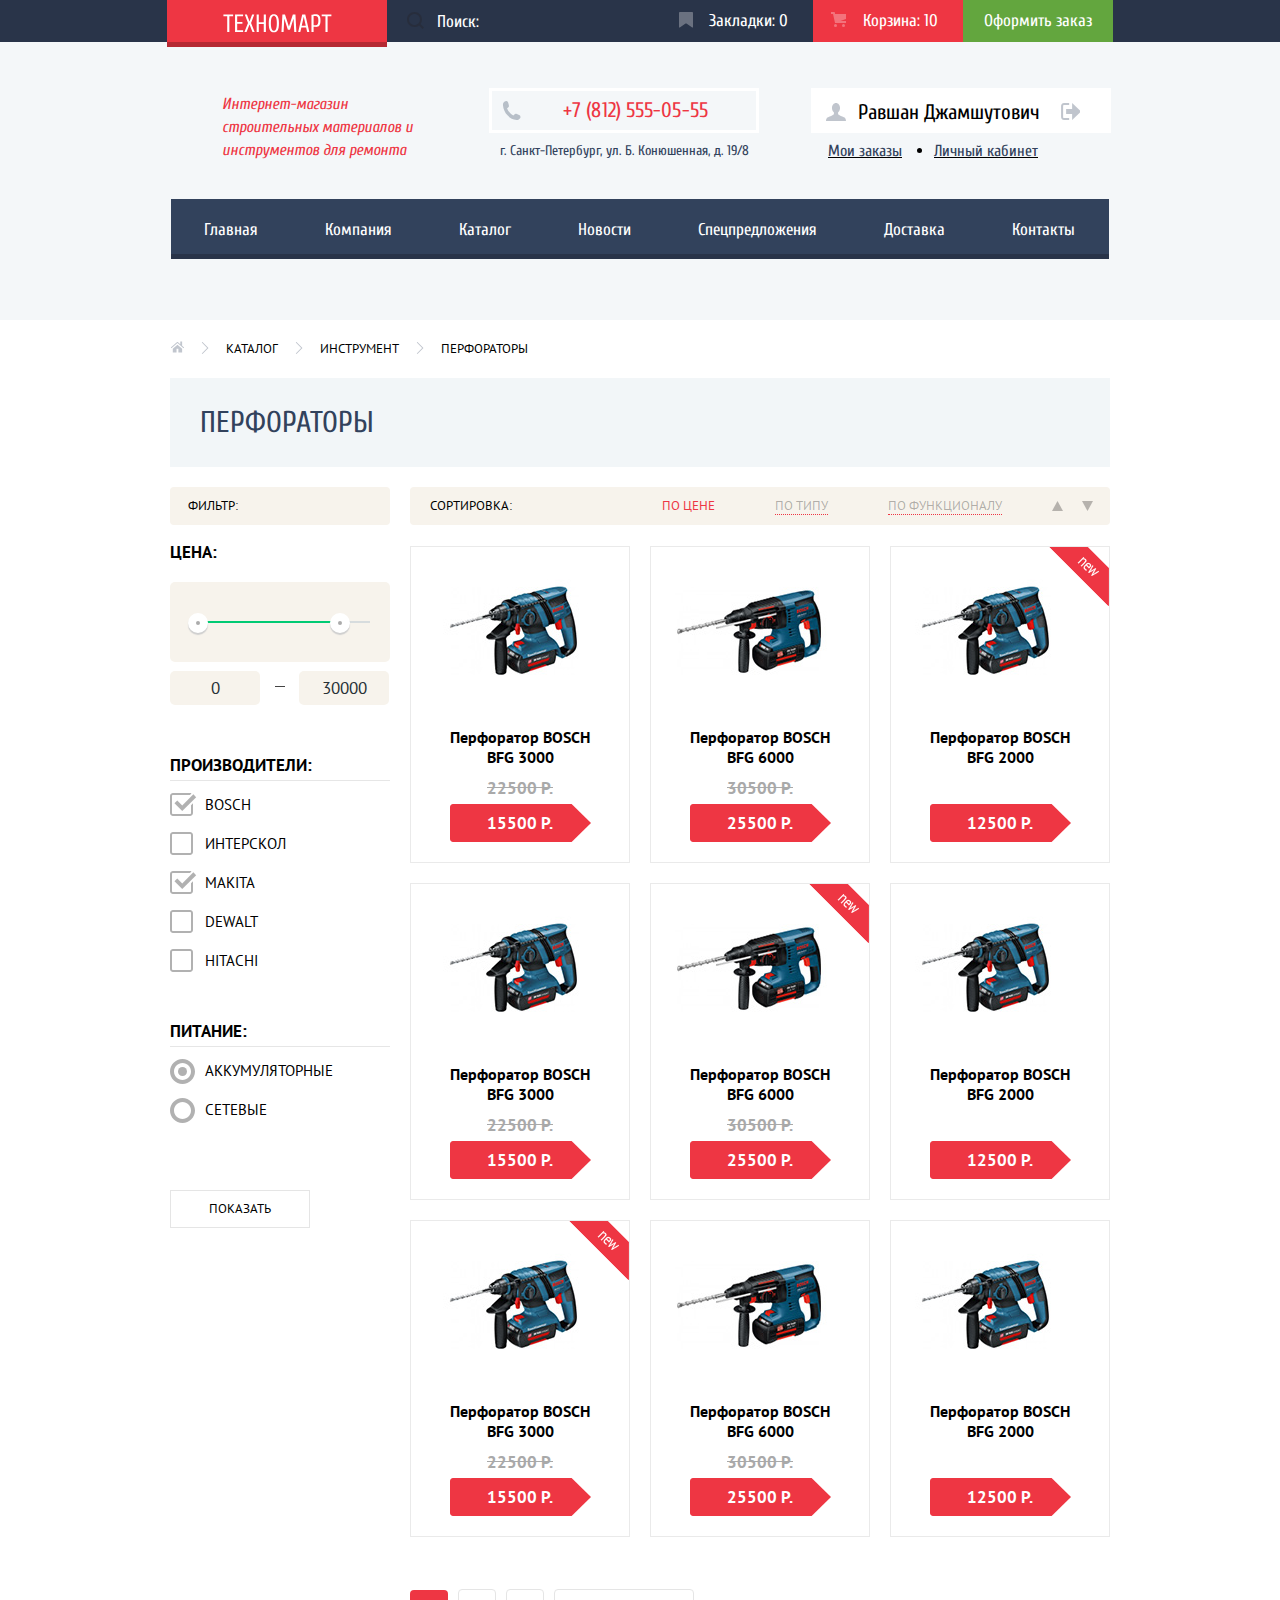
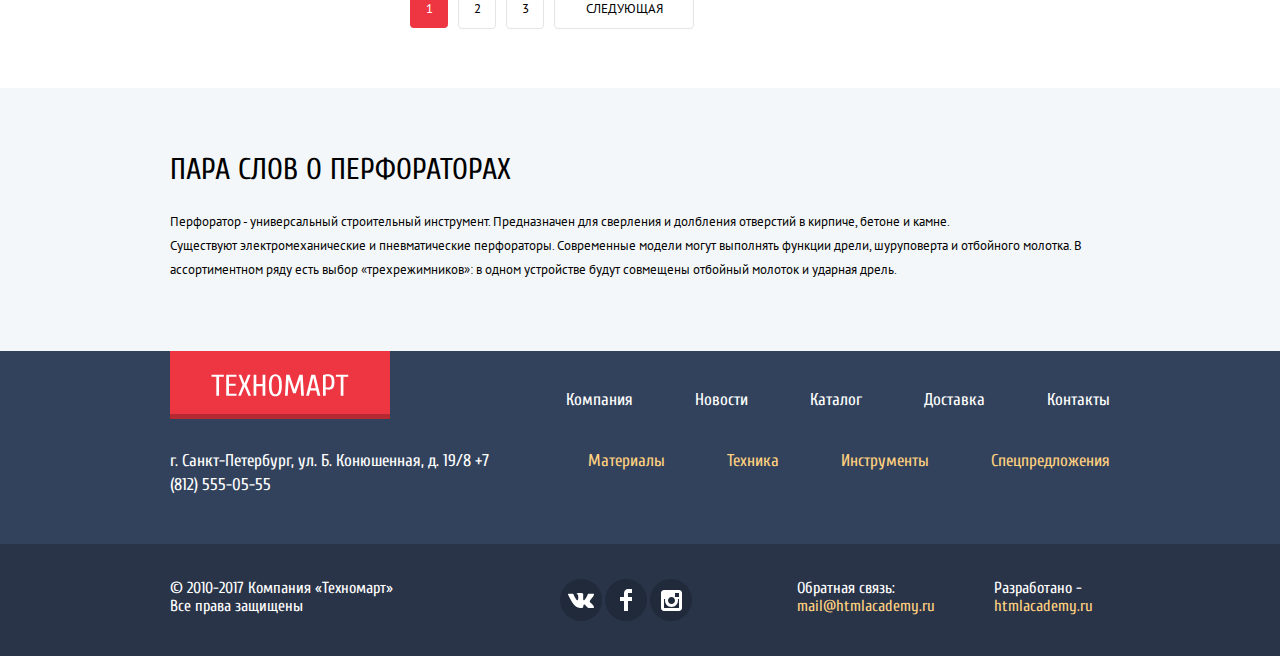
==== commit ba532b98: "100%" ====
--- a/catalog.html
+++ b/catalog.html
@@ -8,6 +8,7 @@
     <link href="https://fonts.googleapis.com/css?family=PT+Sans:400,700&display=swap&subset=cyrillic" rel="stylesheet">
     <link href="css/normalize.css" rel="stylesheet">
     <link href="css/style.css" rel="stylesheet">
+    <script src="js/script.js" data-turbolinks-track="true"></script>
   </head>
   <body>
     <header class="header">
@@ -15,8 +16,10 @@
         <a href="index.html" class="logo logo-hover-focus">
           <img src="img/logo-name.svg" width="109" height="19" alt="Логотоп">
         </a>
-        <input id="search" type="text" class="search" name="search" value="Поиск:">
-        <label for="search"></label>
+        <div class="container-search">
+          <input type="text" id="search" class="search" name="search" value="Поиск:">
+          <label for="search"></label>
+        </div>
         <a href="" class="bookmark">Закладки: 0</a>
         <a href="" class="basket add-basket">Корзина: 10</a>
         <a href="" class="checkout">Оформить заказ</a>
@@ -71,7 +74,7 @@
           <span>Фильтр:</span>
           <form method="get" action="https://echo.htmlacademy.ru">
             <fieldset class="filter-item">
-              <legend>Цена:</legend>
+              <legend class="legend">Цена:</legend>
               <div class="range-filter">
                 <div class="range-controls">
                   <div class="scale">
@@ -144,11 +147,11 @@
                 <label for="by-functionality">по функционалу</label>
               </li>
               <li class="filter-sort-item">
-                <input class="hidden filter-sort-input sort-up-dir" type="radio" id="up-dir" name="sort">
+                <input class="hidden sort-up-dir" type="radio" id="up-dir" name="sort">
                 <label for="up-dir"></label>
               </li>
               <li class="filter-sort-item">
-                <input class="hidden filter-sort-input sort-down-dir" type="radio" id="down-dir" name="sort">
+                <input class="hidden sort-down-dir" type="radio" id="down-dir" name="sort">
                 <label for="down-dir"></label>
               </li>
             </ul>
@@ -365,6 +368,8 @@
         <a href="" class="red-button white-button" >Продолжить покупки</a>
       </div>
     </section>
-  <script src="js/compress.js"></script>
+  <script>
+    catalog();
+  </script>
   </body>
 </html>
--- a/css/style.css
+++ b/css/style.css
@@ -154,11 +154,14 @@
 
   background-color: #293449;
 }
+.container-search {
+  position: relative;
+}
 
 .search {
-  position: relative;
   padding-left: 50px;
   width: 220px;
+  height: 40px;
   color: #fff;
 
   border: none;
@@ -172,7 +175,7 @@
 
   position: absolute;
   top: 12px;
-  left: 1040px;
+  left: 20px;
 
   width: 17px;
   height: 17px;
@@ -333,7 +336,7 @@
   -webkit-box-direction: normal;
       -ms-flex-direction: column;
           flex-direction: column;
-  margin-right: 69px;
+  margin-right: 52px;
 }
 
 .phone-number {
@@ -405,6 +408,7 @@
       -ms-flex-align: center;
           align-items: center;
   margin-right: 10px;
+  margin-left: 10px;
   padding-left: 46px;
   padding-right: 27px;
 }
@@ -476,7 +480,7 @@
   -webkit-box-align: center;
       -ms-flex-align: center;
           align-items: center;
-  width: 280px;
+  width: 300px;
   height: 45px;
 
   background-color: #fff;
@@ -584,7 +588,7 @@
   display: -webkit-box;
   display: -ms-flexbox;
   display: flex;
-  min-width: 940px;
+  min-resolution: res;-width: 940px;
   height: 60px;
 
   color: #ffffff;
@@ -611,12 +615,8 @@
 .site-navigation a {
   padding-top: 20px;
   padding-bottom: 20px;
-  padding-right: 33px;
+  padding-right: 34px;
   padding-left: 33px;
-}
-
-.site-navigation a:first-child {
-  padding-left: 35px;
 }
 
 .site-navigation a:hover {
@@ -653,11 +653,10 @@
       -ms-flex-pack: justify;
           justify-content: space-between;
   width: 940px;
-  margin-bottom: 32px;
+  margin-bottom: 30px;
 }
 
 .top-footer .logo {
-  margin-right: 173px;
   height: 68px;
 }
 
@@ -669,11 +668,11 @@
       flex-wrap: wrap;
   padding-left: 0px;
   margin: 0px;
-  margin-top: 42px;
+  margin-top: 37px;
 }
 
 .link-item {
-  margin-right: 60px;
+  margin-right: 62px;
 }
 
 .link-item-color a {
@@ -738,11 +737,12 @@
       -ms-flex-pack: justify;
           justify-content: space-between;
   width: 940px;
-  padding: 30px 0px;
+  padding: 35px 0px;
 }
 
 .bottom-footer p {
   margin: 0px;
+  margin-right: 20px;
 
   font-size: 16px;
   line-height: 18px;
@@ -778,8 +778,8 @@
   display: -ms-flexbox;
   display: flex;
   margin: 0px;
-  margin-left: 122px;
-  margin-right: 59px;
+  margin-left: 100px;
+  margin-right: 60px;
   padding: 0px;
 }
 
@@ -1249,22 +1249,17 @@
 }
 
 .item-price {
-  display: -webkit-box;
-  display: -ms-flexbox;
-  display: flex;
-  -webkit-box-pack: center;
-      -ms-flex-pack: center;
-          justify-content: center;
-  -webkit-box-align: center;
-      -ms-flex-align: center;
-          align-items: center;
   min-width: 141px;
   min-height: 38px;
-  margin-bottom: 20px;
+  text-align: center;
+  padding-top: 10px;
+  margin-bottom: 10px;
 
   color: #ffffff;
 
   background-image: url(../img/red-item-button.svg);
+  background-repeat: no-repeat;
+  background-position: 0 0;
 }
 
 .popular-manufacturer-items {
@@ -1338,7 +1333,7 @@
       -ms-flex-align: center;
           align-items: center;
   width: 100%;
-  margin-bottom: 90px;
+  margin-bottom: 80px;
 
   color: #000000;
 
@@ -1524,7 +1519,7 @@
       -ms-flex-pack: center;
           justify-content: center;
   width: 940px;
-  margin-bottom: 70px;
+  margin-bottom: 80px;
 
   color: #000000;
 }
@@ -1632,7 +1627,7 @@
   -webkit-box-pack: start;
       -ms-flex-pack: start;
           justify-content: flex-start;
-  margin: 25px 0px;
+  margin: 20px 0px;
   padding: 0px;
   width: 940px;
 
@@ -1789,6 +1784,10 @@
   color: #000;
 }
 
+.filter-item .legend {
+  padding-top: 12px;
+}
+
 .range-filter {
   width: 220px;
   margin-top: 15px;
@@ -2060,7 +2059,7 @@
 }
 
 .horizontal-filters span {
-  margin-right: 130px;
+  margin-right: 150px;
   margin-left: 20px;
 }
 
@@ -2070,6 +2069,8 @@
   display: flex;
   -ms-flex-wrap: wrap;
       flex-wrap: wrap;
+  align-items: center;
+  justify-content: center;
   margin: 0;
   padding: 0;
 }
@@ -2102,48 +2103,74 @@
   border-bottom: 1px solid #ee3643;
 }
 
+.filter-sort-input:focus  + label {
+  color: #ee3643;
+  border: none;
+}
+
 .sort-up-dir + label,
 .sort-down-dir + label {
     position: relative;
+    display: flex;
+    justify-content: center;
+    align-items: center;
 }
 
 .sort-up-dir + label::before {
   content: '';
 
   position: absolute;
-  top: -2px;
-  left: -7px;
-
-  border: 6px solid transparent;
-  border-bottom: 10px solid rgba(0, 0, 0, 0.2);
-
+  top: -5px;
+  left: 5px;
+
+  width: 11px;
+  height: 10px;
+
+  background-image: url(../img/icon-up-dir.svg);
+  background-position: 0 0;
+  background-repeat: no-repeat;
+  opacity: 0.3;
 }
 
 .sort-down-dir + label::before {
   content: '';
 
   position: absolute;
-  top: 5px;
-  left: 5px;
-
-  border: 6px solid transparent;
-  border-top: 10px solid rgba(0, 0, 0, 0.2);
-}
-
-.sort-up-dir:hover + label::before {
-  border-bottom: 10px solid #000;
-}
-
+  top: -5px;
+  left: 15px;
+
+  width: 11px;
+  height: 10px;
+
+  background-image: url(../img/icon-down-dir.svg);
+  background-position: 0 0;
+  background-repeat: no-repeat;
+  opacity: 0.3;
+}
+
+.sort-up-dir:hover + label::before,
 .sort-down-dir:hover + label::before {
-  border-top: 10px solid #000;
+  opacity: 1;
 }
 
 .sort-up-dir:checked + label::before {
-  border-bottom: 10px solid #ee3643;
+  background-image: url(../img/icon-up-dir-red.svg);
+  opacity: 1;
 }
 
 .sort-down-dir:checked + label::before {
-  border-top: 10px solid #ee3643;
+  background-image: url(../img/icon-down-dir-red.svg);
+  opacity: 1;
+}
+
+.sort-up-dir:focus + label::before {
+  background-image: url(../img/icon-up-dir-red.svg);
+  opacity: 1;
+}
+
+.sort-down-dir:focus + label::before {
+  background-image: url(../img/icon-down-dir-red.svg);
+  opacity: 1;
 }
 
 .paginator-items {
@@ -2247,14 +2274,14 @@
       -ms-flex-pack: center;
           justify-content: center;
   margin-top: 67px;
-  margin-bottom: 73px;
+  margin-bottom: 69px;
   width: 940px;
 
   color: #000000;
 }
 
 .description span {
-  margin-bottom: 20px;
+  margin-bottom: 25px;
 
   font-size: 30px;
   line-height: 30px;
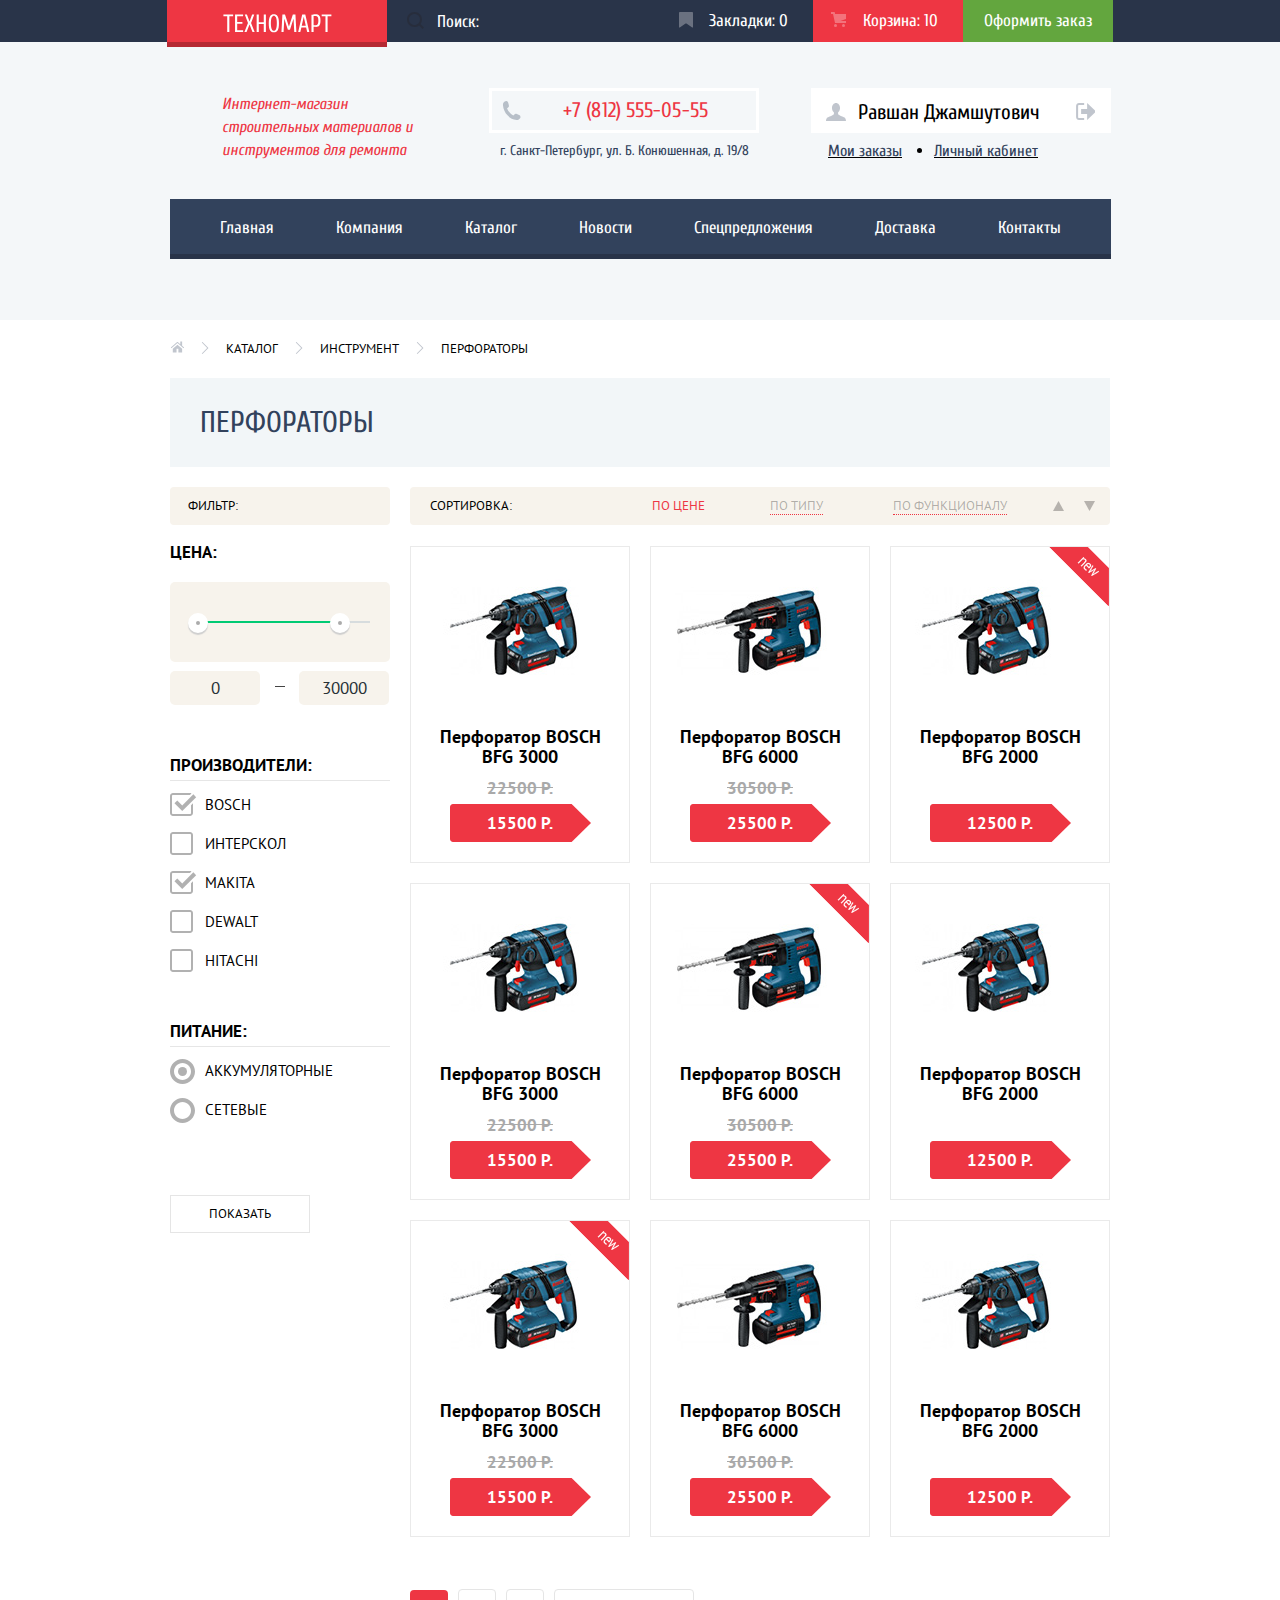
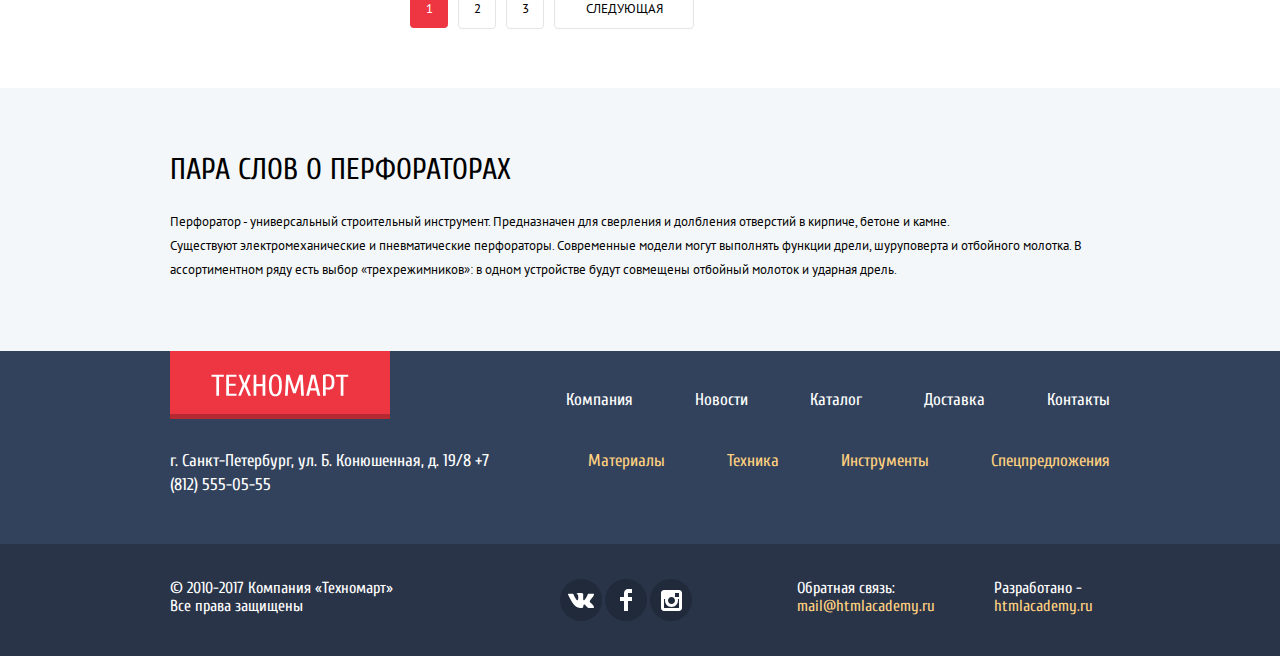
==== commit 53040cc0: "100%" ====
--- a/catalog.html
+++ b/catalog.html
@@ -7,8 +7,7 @@
     <link href="https://fonts.googleapis.com/css?family=Cuprum:400,400i,700&display=swap&subset=cyrillic" rel="stylesheet">
     <link href="https://fonts.googleapis.com/css?family=PT+Sans:400,700&display=swap&subset=cyrillic" rel="stylesheet">
     <link href="css/normalize.css" rel="stylesheet">
-    <link href="css/style.css" rel="stylesheet">
-    <script src="js/script.js" data-turbolinks-track="true"></script>
+    <link href="css/stylecompress.css" rel="stylesheet">
   </head>
   <body>
     <header class="header">
@@ -43,13 +42,13 @@
       </div>
       <nav class="main-navigation">
         <ul class="site-navigation">
-          <li><a href="index.html">Главная</a></li>
-          <li><a href="">Компания</a></li>
-          <li><a href="catalog.html">Каталог</a></li>
-          <li><a href="">Новости</a></li>
-          <li><a href="">Спецпредложения</a></li>
-          <li><a href="">Доставка</a></li>
-          <li><a href="">Контакты</a></li>
+          <li class="nav-item"><a href="index.html">Главная</a></li>
+          <li class="nav-item"><a href="">Компания</a></li>
+          <li class="nav-item"><a href="catalog.html">Каталог</a></li>
+          <li class="nav-item"><a href="">Новости</a></li>
+          <li class="nav-item"><a href="">Спецпредложения</a></li>
+          <li class="nav-item"><a href="">Доставка</a></li>
+          <li class="nav-item"><a href="">Контакты</a></li>
         </ul>
       </nav>
     </header>
@@ -368,8 +367,7 @@
         <a href="" class="red-button white-button" >Продолжить покупки</a>
       </div>
     </section>
-  <script>
-    catalog();
+  <script src="js/compress.js" data-turbolinks-track="true">
   </script>
   </body>
 </html>
--- a/css/stylecompress.css
+++ b/css/stylecompress.css
@@ -0,0 +1 @@
+body{margin:0;padding:0;font-family:"Cuprum",Arial,sans-serif;font-size:17px;line-height:24px;font-weight:400;color:#fff;background-color:#fff;background-position:top center}a{text-decoration:none;color:#fff}ul{list-style-type:none}.logo{display:-webkit-box;display:-ms-flexbox;display:flex;-webkit-box-pack:center;-ms-flex-pack:center;justify-content:center;-webkit-box-align:center;-ms-flex-align:center;align-items:center;min-width:220px;min-height:47px;-webkit-box-shadow:inset 0 -5px 0 0 rgba(0,0,0,0.24);box-shadow:inset 0 -5px 0 0 rgba(0,0,0,0.24);background-color:#ee3643}.logo-hover-focus:hover{background-color:#ca2c37}.logo-hover-focus:focus{background-color:#ba2732}.hidden:not(:focus):not(:active),input[type="checkbox"].hidden,input[type="radio"].hidden{position:absolute;width:1px;height:1px;margin:-1px;border:0;padding:0;white-space:nowrap;-webkit-clip-path:inset(100%);clip-path:inset(100%);clip:rect(0 0 0 0);overflow:hidden}.mark{position:absolute;right:0;width:60px;height:59px;text-indent:-1000px;overflow:hidden;z-index:20}.mark-new{background:url(../img/new.png) no-repeat 0 0}.red-button{display:-webkit-box;display:-ms-flexbox;display:flex;-webkit-box-pack:center;-ms-flex-pack:center;justify-content:center;-webkit-box-align:center;-ms-flex-align:center;align-items:center;width:195px;height:38px;font-size:14px;line-height:18px;text-transform:uppercase;background-color:#ee3643;border-radius:4px}.red-button:hover{background-color:#ca2c37}.red-button:focus{background-color:#ba2732}.header{display:-webkit-box;display:-ms-flexbox;display:flex;-webkit-box-orient:vertical;-webkit-box-direction:normal;-ms-flex-direction:column;flex-direction:column;-webkit-box-align:center;-ms-flex-align:center;align-items:center;min-height:320px;background-color:#f4f7f9}.top-menu{display:-webkit-box;display:-ms-flexbox;display:flex;-webkit-box-pack:center;-ms-flex-pack:center;justify-content:center;width:100%;height:42px;margin-bottom:46px;line-height:18px;background-color:#293449}.container-search{position:relative}.search{padding-left:50px;width:220px;height:40px;color:#fff;border:none;background-color:#293449;outline:none}.search + label::before{content:"";position:absolute;top:12px;left:20px;width:17px;height:17px;background-image:url(../img/icon-search.svg);background-repeat:no-repeat;background-position:0 0;opacity:.3}.search:hover{background-color:#212a3a}.search:hover + label::before{opacity:1}.search:focus{color:#000;background-color:#fff}.search:focus + label::before{background-image:url(../img/icon-search-red.svg);opacity:1}.bookmark,.basket,.checkout{display:-webkit-box;display:-ms-flexbox;display:flex;-webkit-box-pack:center;-ms-flex-pack:center;justify-content:center;-webkit-box-align:center;-ms-flex-align:center;align-items:center;color:#fff}.bookmark{position:relative;padding-left:50px;padding-right:25px}.bookmark::before{content:"";position:absolute;top:12px;left:20px;width:14px;height:16px;background-image:url(../img/icon-bookmark.svg);background-repeat:no-repeat;background-position:0 0;opacity:.3}.basket{position:relative;padding-left:50px;padding-right:25px}.basket::before{content:"";position:absolute;top:12px;left:18px;width:15px;height:15px;background-image:url(../img/cart-icon.svg);background-repeat:no-repeat;background-position:0 0;opacity:.3}.bookmark:hover::before,.basket:hover::before,.search:hover::before{opacity:1}.bookmark:focus::before,.basket:focus::before{opacity:.3}.bookmark:hover,.basket:hover{background-color:#212a3a}.bookmark:focus,.basket:focus{background-color:#161d29}.add-basket,.add-basket:hover,.add-basket:focus{background-color:#ee3643}.checkout{width:150px;background-color:#63a63e}.checkout:hover{background-color:#5fbb2d}.checkout:focus{color:rgba(255,255,255,0.5);background-color:#518534}.middle-menu{display:-webkit-box;display:-ms-flexbox;display:flex;-webkit-box-pack:center;-ms-flex-pack:center;justify-content:center;margin-bottom:36px}.middle-menu h1{width:196px;font-size:16px;font-style:italic;line-height:23px;font-weight:400;color:#ee3643;margin:5px 71px 0 53px}.phone-address{display:-webkit-box;display:-ms-flexbox;display:flex;-webkit-box-orient:vertical;-webkit-box-direction:normal;-ms-flex-direction:column;flex-direction:column;margin-right:52px}.phone-number{position:relative;display:-webkit-box;display:-ms-flexbox;display:flex;-webkit-box-pack:center;-ms-flex-pack:center;justify-content:center;-webkit-box-align:center;-ms-flex-align:center;align-items:center;width:264px;height:39px;font-size:21px;line-height:21px;letter-spacing:.1px;border:solid 3px #fff}.phone-number::before{content:"";position:absolute;top:10px;left:10px;width:19px;height:19px;background-image:url(../img/icon-phone.svg);background-repeat:no-repeat;background-position:0 0}.phone-number a{padding-left:23px;color:#ee3643}.address{margin-top:6px;font-size:14px;color:#32425c;font-style:normal;text-align:center}.sign-in,.registration{height:45px;font-size:21px;line-height:21px;color:#000;background-color:#fff}.sign-in{position:relative;display:-webkit-box;display:-ms-flexbox;display:flex;-webkit-box-align:center;-ms-flex-align:center;align-items:center;margin-right:10px;margin-left:10px;padding-left:46px;padding-right:27px}.registration{display:-webkit-box;display:-ms-flexbox;display:flex;-webkit-box-pack:center;-ms-flex-pack:center;justify-content:center;-webkit-box-align:center;-ms-flex-align:center;align-items:center;width:150px}.sign-in:hover,.registration:hover{color:#ee3643}.sign-in:focus,.registration:focus{color:rgba(0,0,0,0.3)}.sign-in::before{content:"";position:absolute;top:14px;left:14px;width:20px;height:17px;background-image:url(../img/icon-login.svg);background-repeat:no-repeat;background-position:0 0;opacity:.3}.sign-in:hover::before{opacity:1}.sign-in:focus::before{opacity:.3}.profile-container{display:-webkit-box;display:-ms-flexbox;display:flex;-webkit-box-orient:vertical;-webkit-box-direction:normal;-ms-flex-direction:column;flex-direction:column;color:#000}.profile-container-items{display:-webkit-box;display:-ms-flexbox;display:flex;-webkit-box-align:center;-ms-flex-align:center;align-items:center;width:300px;height:45px;background-color:#fff}.login{position:relative;padding-left:47px;padding-top:14px;padding-bottom:11px;font-size:21px;line-height:21px;color:#000}.logout{position:relative;text-indent:-2000px}.logout::before{content:"";position:absolute;top:4px;left:35px;width:20px;height:17px;background-image:url(../img/icon-logout.svg);background-repeat:no-repeat;background-position:0 0;opacity:.3}.login::before{content:"";position:absolute;top:15px;left:15px;width:20px;height:18px;background-image:url(../img/icon-user.svg);background-repeat:no-repeat;background-position:0 0;opacity:.3}.login:hover::before,.logout:hover::before{opacity:1}.login:focus::before,.logout:focus::before{opacity:.3}.profile-items{display:-webkit-box;display:-ms-flexbox;display:flex;-ms-flex-wrap:wrap;flex-wrap:wrap;margin:0;margin-top:6px;padding:0;list-style-type:disc;text-decoration:underline}.profile-items a{font-size:16px;line-height:18px;color:#32425c}.profile-items li{margin-right:32px}.profile-items li:first-child{list-style-type:none;margin-left:17px}.profile-items a:hover{color:#ee3643}.profile-container a:focus{color:rgba(50,66,92,0.3)}.main-navigation{min-width:940px;min-height:60px;color:#fff;line-height:17px;background-color:#32425c;-webkit-box-shadow:inset 0 -5px 0 0 #293449;box-shadow:inset 0 -5px 0 0 #293449}.site-navigation{display:-webkit-box;display:-ms-flexbox;display:flex;flex-wrap:wrap;align-items:center;margin:0;padding:0}.nav-item a{display:block;padding:20px 31px}.nav-item:first-child a{padding-left:50px}.nav-item:last-child a{padding-right:50px}.site-navigation a:hover{background-color:#243147}.site-navigation a:focus{color:rgba(255,255,255,0.5);background-color:#1d2739}.footer{display:-webkit-box;display:-ms-flexbox;display:flex;-webkit-box-orient:vertical;-webkit-box-direction:normal;-ms-flex-direction:column;flex-direction:column;-webkit-box-align:center;-ms-flex-align:center;align-items:center;background-color:#32425c}.top-footer{display:-webkit-box;display:-ms-flexbox;display:flex;-webkit-box-pack:justify;-ms-flex-pack:justify;justify-content:space-between;width:940px;margin-bottom:30px}.top-footer .logo{height:68px}.link-items{display:-webkit-box;display:-ms-flexbox;display:flex;-ms-flex-wrap:wrap;flex-wrap:wrap;padding-left:0;margin:0;margin-top:37px}.link-item{margin-right:62px}.link-item-color a{color:#ffd180}.link-item:nth-child(5){margin-right:0}.middle-footer{display:-webkit-box;display:-ms-flexbox;display:flex;-webkit-box-pack:justify;-ms-flex-pack:justify;justify-content:space-between;width:940px;margin-bottom:53px}.middle-footer address{width:322px;height:42px;margin-right:91px;font-style:normal}.middle-footer .link-items{margin:0}.middle-footer .link-item:nth-child(4n){margin-right:0}.link-item:hover{text-decoration:underline}.link-item a:focus{color:rgba(241,245,247,0.5)}.footer-container{display:-webkit-box;display:-ms-flexbox;display:flex;-webkit-box-pack:center;-ms-flex-pack:center;justify-content:center;width:100%;background-color:#293449}.bottom-footer{display:-webkit-box;display:-ms-flexbox;display:flex;-webkit-box-pack:justify;-ms-flex-pack:justify;justify-content:space-between;width:940px;padding:35px 0}.bottom-footer p{margin:0;margin-right:20px;font-size:16px;line-height:18px}.bottom-footer p:nth-child(1){width:228px}.bottom-footer p:nth-child(3){width:135px}.bottom-footer p:nth-child(4){width:96px}.bottom-footer a{color:#ffd180}.bottom-footer a:hover{text-decoration:underline}.bottom-footer a:focus{text-decoration:none;color:#ee3643}.socials-items{display:-webkit-box;display:-ms-flexbox;display:flex;margin:0;margin-left:100px;margin-right:60px;padding:0}.solcials-item{display:-webkit-box;display:-ms-flexbox;display:flex;-webkit-box-pack:center;-ms-flex-pack:center;justify-content:center;-webkit-box-align:center;-ms-flex-align:center;align-items:center;margin-right:3px;width:42px;height:42px;border-radius:100px;background-color:#212a3a}.socials-items li:hover,.socials-items li:focus{background-color:#ee3643}.socials-link-vk,.socials-link-facebook,.socials-link-instagram{width:100%;height:100%;background-repeat:no-repeat;background-position:50% 50%}.socials-link-vk{background-image:url(../img/vk-icon.svg)}.socials-link-facebook{background-image:url(../img/fb-icon.svg)}.socials-link-instagram{background-image:url(../img/insta-icon.svg)}.main-content{display:-webkit-box;display:-ms-flexbox;display:flex;-webkit-box-orient:vertical;-webkit-box-direction:normal;-ms-flex-direction:column;flex-direction:column;-webkit-box-align:center;-ms-flex-align:center;align-items:center}.promo-block{display:-webkit-box;display:-ms-flexbox;display:flex;width:940px;margin-top:59px;margin-bottom:33px}.horizontal-promo-block{display:-webkit-box;display:-ms-flexbox;display:flex;-ms-flex-wrap:wrap;flex-wrap:wrap}.vertical-promo-block{display:-webkit-box;display:-ms-flexbox;display:flex;-webkit-box-orient:vertical;-webkit-box-direction:normal;-ms-flex-direction:column;flex-direction:column}.promo-block-item{position:relative;display:inline-block;width:300px;height:123px;margin-bottom:20px;vertical-align:top;background-color:#ffbf47}.promo-block-item .red-button{margin-bottom:22px;margin-top:115px;margin-left:25px}.promo-block-item h3{font-size:24px;line-height:30px;font-weight:700;padding-top:20px;padding-left:23px;margin-top:0;margin-bottom:15px}.promo-block-button{display:-webkit-box;display:-ms-flexbox;display:flex;-webkit-box-pack:center;-ms-flex-pack:center;justify-content:center;-webkit-box-align:center;-ms-flex-align:center;align-items:center;width:135px;height:38px;margin-left:25px;font-size:14px;line-height:18px;background-color:rgba(0,0,0,0.1);border-radius:3px}.promo-block-button:hover{background-color:rgba(0,0,0,0.2)}.promo-block-button:focus{background-color:rgba(0,0,0,0.3)}.materials,.instruments{margin-right:20px}.instruments{background-color:#3bbce3}.technics{background-color:#dc91d8}.sale{background-color:#8ed78f}.materials::before,.instruments::before,.technics::before,.sale::before,.delivery::before{content:"";position:absolute;top:31px;left:212px;width:44px;height:65px;background-image:url(../img/icon-materials.svg);background-repeat:no-repeat;background-position:0 0}.instruments::before{top:33px;left:196px;width:75px;height:61px;background-image:url(../img/icon-instruments.svg)}.technics::before{top:32px;left:191px;width:78px;height:62px;background-image:url(../img/icon-technics.svg)}.sale::before{top:26px;left:196px;width:59px;height:72px;background-image:url(../img/icon-sale.svg)}.delivery::before{top:32px;left:191px;width:78px;height:63px;background-image:url(../img/icon-delivery.svg)}.slider{position:relative;width:620px;height:266px}.slider-items{padding:0;margin:0}.slider-items li:first-child{width:620px;height:266px;background-image:url(../img/slide-image.jpg)}.slider-items li:last-child{background-image:url(../img/slide-image2.jpg)}.slider-items h3{margin-bottom:0;font-size:36px;line-height:36px}.slider-items p{margin-top:8px;margin-left:25px;margin-bottom:0;font-size:18px}.slider::before,.slider::after{content:"";position:absolute;top:45%;width:22px;height:40px;background-repeat:no-repeat;background-position:0 0}.slider::before{left:25px;background-image:url(../img/icon-left.svg)}.slider::after{right:25px;background-image:url(../img/icon-right.svg)}.popular{display:-webkit-box;display:-ms-flexbox;display:flex;-webkit-box-orient:vertical;-webkit-box-direction:normal;-ms-flex-direction:column;flex-direction:column;width:940px}.popular-block{display:-webkit-box;display:-ms-flexbox;display:flex;-webkit-box-pack:justify;-ms-flex-pack:justify;justify-content:space-between;-webkit-box-align:center;-ms-flex-align:center;align-items:center;height:89px;margin-bottom:20px;background-color:#f9f5f0}.popular-block h2{margin-left:30px;font-size:30px;color:#32425c;text-transform:uppercase;font-weight:400}.popular-block .red-button{width:253px;margin-right:24px}.catalog-items{display:-webkit-box;display:-ms-flexbox;display:flex;-ms-flex-wrap:wrap;flex-wrap:wrap;margin:0;padding:0}.catalog-item{position:relative;display:-webkit-box;display:-ms-flexbox;display:flex;-webkit-box-orient:vertical;-webkit-box-direction:normal;-ms-flex-direction:column;flex-direction:column;-webkit-box-align:center;-ms-flex-align:center;align-items:center;margin-right:20px;margin-bottom:20px;font-family:PT Sans,serif;font-size:17px;line-height:18px;font-weight:700;text-align:center;color:#000;border:solid 1px #eaeaea}.catalog-item-inner:nth-child(3n){margin-right:0}.catalog-item-main:nth-child(4n){margin-right:0}.catalog-button{position:absolute;top:0;left:0;width:218px;height:88px;padding:40px 0;background-color:rgba(255,255,255,0.9);z-index:10}.item-buy,.add-bookmark{display:block;width:129px;margin:0 auto;margin-bottom:7px;padding:7px 0;background-color:#63a63e;border-radius:3px;color:#fff;font-size:14px;font-weight:400;font-family:"Cuprum",sans-serif;line-height:18px;text-decoration:none;text-transform:uppercase}.item-buy{width:135px;padding:10px 0;-webkit-box-shadow:inset 0 -3px 0 0 #367315;box-shadow:inset 0 -3px 0 0 #367315}.add-bookmark{color:#32425c;background:#fff;border:3px solid #63a63e}.item-buy:hover{background-color:#5fbb2d}.item-buy:focus{background-color:#518534;-webkit-box-shadow:none;box-shadow:none}.add-bookmark:hover{border:solid 3px #32425c}.add-bookmark:focus{opacity:.3;border:solid 3px #32425c}.catalog-item .catalog-button{display:none}.catalog-item:hover .catalog-button{display:block}.catalog-item:hover{-webkit-box-shadow:0 10px 25px 0 rgba(41,52,73,0.5);box-shadow:0 10px 25px 0 rgba(41,52,73,0.5)}.item-title,.old-price,.item-price{font-family:PT Sans,sans-serif}.item-title{width:168px;min-height:40px;margin-top:10px;margin-bottom:12px;font-size:18px;line-height:20px}.old-price{min-height:20px;margin-bottom:5px;color:#a9a9a9}.item-price{min-width:141px;min-height:38px;text-align:center;padding-top:10px;margin-bottom:10px;color:#fff;background-image:url(../img/red-item-button.svg);background-repeat:no-repeat;background-position:0 0}.popular-manufacturer-items{display:-webkit-box;display:-ms-flexbox;display:flex;-ms-flex-wrap:wrap;flex-wrap:wrap;margin:0;margin-bottom:68px;padding:0}.popular-manufacturer-item{display:-webkit-box;display:-ms-flexbox;display:flex;-webkit-box-pack:center;-ms-flex-pack:center;justify-content:center;-webkit-box-align:center;-ms-flex-align:center;align-items:center;width:220px;height:145px;margin-right:20px;margin-bottom:20px}.popular-manufacturer-item a{display:-webkit-box;display:-ms-flexbox;display:flex;-webkit-box-pack:center;-ms-flex-pack:center;justify-content:center;-webkit-box-align:center;-ms-flex-align:center;align-items:center;width:100%;height:100%;border:solid 1px #eaeaea}.popular-manufacturer-item a:hover{-webkit-box-shadow:0 10px 25px 0 rgba(41,52,73,0.5);box-shadow:0 10px 25px 0 rgba(41,52,73,0.5)}.popular-manufacturer-item a:focus{-webkit-box-shadow:0 4px 10px 0 rgba(41,52,73,0.5);box-shadow:0 4px 10px 0 rgba(41,52,73,0.5)}.popular-manufacturer-item:nth-child(4n){margin-left:0;margin-right:0}.service{position:relative;display:-webkit-box;display:-ms-flexbox;display:flex;-webkit-box-orient:vertical;-webkit-box-direction:normal;-ms-flex-direction:column;flex-direction:column;-webkit-box-align:center;-ms-flex-align:center;align-items:center;width:100%;margin-bottom:80px;color:#000;background-color:#f4f7f9}.service-block{display:-webkit-box;display:-ms-flexbox;display:flex;-webkit-box-orient:vertical;-webkit-box-direction:normal;-ms-flex-direction:column;flex-direction:column;width:940px;margin-bottom:65px}.service h2{margin:0;margin-top:65px;margin-bottom:25px;font-size:30px;line-height:30px;text-transform:uppercase;font-weight:500}.service p{margin:0;font-family:PT Sans,sans-serif;font-size:13px;font-weight:400;}.red-button-service{width:195px;margin-top:28px;background-color:#ff5357}.service-container{display:-webkit-box;display:-ms-flexbox;display:flex;width:940px;margin-bottom:25px}.service-controls{position:relative}.service-controls::after{content:"";position:absolute;top:-50px;left:230px;width:10px;height:279px;background-image:url(../img/shadow.png);background-position:0 0;background-repeat:no-repeat}.service-controls label{position:relative;display:-webkit-box;display:-ms-flexbox;display:flex;-webkit-box-align:center;-ms-flex-align:center;align-items:center;padding-left:22px;margin-right:80px;width:218px;height:61px;font-size:21px;line-height:30px;font-weight:700;color:#fff;-webkit-box-shadow:0 1px 0 0 #293449,inset 0 1px 0 0 #405069;box-shadow:0 1px 0 0 #293449,inset 0 1px 0 0 #405069;background-color:#32425c}.service-controls label:hover{background-color:#293449}.service-list{display:-webkit-box;display:-ms-flexbox;display:flex;-webkit-box-orient:vertical;-webkit-box-direction:normal;-ms-flex-direction:column;flex-direction:column;-webkit-box-align:center;-ms-flex-align:center;align-items:center;margin:0;padding:0}.service-list h3{margin:0;margin-bottom:28px;font-size:36px;line-height:36px;font-weight:500;text-transform:uppercase;color:#32425c}.service-list-item{display:none;width:620px;height:261px}.service-list-item-delivery p:nth-child(2){width:294px}.service-list-item-delivery p:nth-child(3){width:184px}.service-list-item-guarantee p:nth-child(2){width:379px}.service-list-item:nth-child(1){background-image:url(../img/delivery.png);background-repeat:no-repeat;background-position:150px 30px}.service-list-item:nth-child(2){background-image:url(../img/guarantee.png);background-repeat:no-repeat;background-position:93% 20px}.service-list-item:nth-child(3){background-image:url(../img/credit.png);background-repeat:no-repeat;background-position:93% 20px}#delivery:checked ~ .service-list .service-list-item:nth-child(1),#guarantee:checked ~ .service-list .service-list-item:nth-child(2),#credit:checked ~ .service-list .service-list-item:nth-child(3){display:block}#delivery:checked ~ .service-controls .service-controls-item:nth-child(1),#guarantee:checked ~ .service-controls .service-controls-item:nth-child(2),#credit:checked ~ .service-controls .service-controls-item:nth-child(3){color:#32425c;background-color:#fff;-webkit-box-shadow:0 1px 0 0 #fff,inset .6px .8px 0 0 #fff;box-shadow:0 1px 0 0 #fff,inset .6px .8px 0 0 #fff}.company{display:-webkit-box;display:-ms-flexbox;display:flex;-webkit-box-pack:center;-ms-flex-pack:center;justify-content:center;width:940px;margin-bottom:85px;color:#000}.company p{margin:0;margin-bottom:29px;height:44px;font-family:PT Sans,serif;font-size:13px;font-weight:400}.company h3{margin:0;margin-bottom:25px;font-size:30px;line-height:30px;text-transform:uppercase;font-weight:400}.info-for-company{display:inline-block;-webkit-box-orient:vertical;-webkit-box-direction:normal;-ms-flex-direction:column;flex-direction:column;-webkit-box-pack:justify;-ms-flex-pack:justify;justify-content:space-between;margin-right:120px;vertical-align:top}.info-for-company p:nth-child(3){width:386px;margin-bottom:24px}.info-for-company ul{margin-top:0;margin-bottom:40px;padding:0}.info-for-company li{position:relative;padding-left:40px;margin-bottom:19px;font-size:18px;line-height:20px;font-weight:600}.info-for-company li::before{content:"";position:absolute;top:8px;left:0;width:25px;height:2px;background-color:#ee3643}.info-for-company .red-button{width:220px}.contacts{display:inline-block;-webkit-box-orient:vertical;-webkit-box-direction:normal;-ms-flex-direction:column;flex-direction:column;-webkit-box-pack:justify;-ms-flex-pack:justify;justify-content:space-between;vertical-align:top}.contacts p{width:179px}.contacts img{margin-bottom:40px}.contacts .red-button{width:300px}.breadcrumbs{display:-webkit-box;display:-ms-flexbox;display:flex;-ms-flex-wrap:wrap;flex-wrap:wrap;-webkit-box-pack:start;-ms-flex-pack:start;justify-content:flex-start;margin:20px 0;padding:0;width:940px;font-size:13px;font-family:PT Sans,sans-serif;line-height:18px;text-transform:uppercase;color:#000}.breadcrumbs li{position:relative;margin-right:42px}.breadcrumbs li:last-child{margin-right:0}.breadcrumbs li::after{content:"";position:absolute;top:2px;right:-25px;width:8px;height:12px;background-image:url(../img/icon-right-small.svg);background-repeat:no-repeat}.breadcrumbs li:last-child::after{display:none}.breadcrumbs a{color:#000}.page-title{display:-webkit-box;display:-ms-flexbox;display:flex;-webkit-box-align:center;-ms-flex-align:center;align-items:center;margin:0;margin-bottom:20px;padding-left:30px;width:910px;height:89px;font-size:30px;font-weight:400;line-height:30px;color:#32425c;text-transform:uppercase;background-color:#f2f6f8}.container-filters-and-catalog{display:-webkit-box;display:-ms-flexbox;display:flex;-ms-flex-wrap:wrap;flex-wrap:wrap}.vertical-filters{display:-webkit-box;display:-ms-flexbox;display:flex;-webkit-box-orient:vertical;-webkit-box-direction:normal;-ms-flex-direction:column;flex-direction:column;width:220px;margin-right:20px}.vertical-filters span{display:-webkit-box;display:-ms-flexbox;display:flex;-webkit-box-align:center;-ms-flex-align:center;align-items:center;padding-left:18px;height:38px;font-size:13px;line-height:18px;font-family:PT Sans,sans-serif;text-transform:uppercase;color:#000;border-radius:4px;background-color:#f7f3ec}.filter-item{position:relative;margin:0;margin-bottom:25px;padding:0;border:none}.filter-item:nth-child(3){margin-bottom:75px}.filter-item::before{content:"";position:absolute;top:0;left:0;width:220px;height:1px;background-color:#E6E6E6}.filter-item:nth-child(1)::before{content:"";position:absolute;top:0;left:0;width:0;height:0;background-color:#E6E6E6}.filter-item legend{padding-top:20px;font-family:PT Sans,sans-serif;line-height:30px;text-transform:uppercase;font-weight:700;color:#000}.filter-item .legend{padding-top:12px}.range-filter{width:220px;margin-top:15px}.range-controls{position:relative;height:41px;margin-bottom:9px;padding-top:39px;padding-right:20px;padding-left:20px;background-color:#f7f3ec;border-radius:5px}.scale{height:2px;background:#d7dcde}.bar{width:80%;height:2px;background:#00ca74}.toggle{position:absolute;top:31px;left:0;width:4px;height:4px;padding:0;border:8px solid #fff;background-color:#ababab;border-radius:50%;-webkit-box-shadow:0 2px 1px 0 #cfcfcf;box-shadow:0 2px 1px 0 #cfcfcf;cursor:pointer}.toggle-min{left:18px}.toggle-max{left:160px}.price-controls{position:relative}.price-controls input{width:70px;padding:8px 10px;margin-right:35px;font-family:PT Sans,sans-serif;line-height:18px;text-align:center;color:#283136;border:none;border-radius:5px;background:#f7f3ec}.price-controls input:last-child{margin-right:0}.price-controls::after{content:"";position:absolute;top:15px;left:105px;width:10px;height:1px;background-color:#444}.filter-item ul{margin:0;margin-top:15px;padding:0;font-family:PT Sans,sans-serif;font-size:15px;line-height:20px;color:#000}.filter-option{padding-left:35px;margin-bottom:19px}.filter-option:last-child{margin-bottom:0}.filter-option label{position:relative;display:block;cursor:pointer;-webkit-user-select:none;-moz-user-select:none;-ms-user-select:none;user-select:none}.filter-input-checkbox + label::before{content:"";position:absolute;top:-2px;left:-35px;width:23px;height:23px;background-image:url(../img/checkbox-off.svg);background-repeat:no-repeat;background-position:0 0;opacity:.3}.filter-input-checkbox:checked + label::after{content:"";position:absolute;top:-2px;left:-35px;width:27px;height:23px;background-image:url(../img/checkbox-on.svg);background-repeat:no-repeat;background-position:0 0;opacity:.3}.filter-input-checkbox:checked + label::before{background-image:none}.filter-input-radio + label::before{content:"";position:absolute;top:-2px;left:-35px;width:25px;height:25px;background-image:url(../img/radio-off.svg);background-repeat:no-repeat;background-position:0 0;opacity:.3}.filter-input-radio:checked + label::after{content:"";position:absolute;top:-2px;left:-35px;width:25px;height:25px;background-image:url(../img/radio-on.svg);background-repeat:no-repeat;background-position:0 0;opacity:.3}.filter-input-radio:checked + label::before{background-image:none}.filter-input:hover + label::after,.filter-input:hover + label::before{opacity:.5}.filter-input:focus + label::after,.filter-input:focus + label::before{opacity:.5}.filter-input:disabled + label{opacity:.2}.filter-input:disabled:hover + label::before,.filter-input:disabled:hover + label::after{opacity:.3}.vertical-filters button{display:-webkit-box;display:-ms-flexbox;display:flex;-webkit-box-pack:center;-ms-flex-pack:center;justify-content:center;-webkit-box-align:center;-ms-flex-align:center;align-items:center;width:140px;height:38px;font-family:PT Sans,sans-serif;font-size:13px;line-height:18px;text-transform:uppercase;cursor:pointer;border:solid 1px #e5e5e5;background-color:#fff}.catalog{display:-webkit-box;display:-ms-flexbox;display:flex;-webkit-box-orient:vertical;-webkit-box-direction:normal;-ms-flex-direction:column;flex-direction:column;width:700px}.horizontal-filters{display:-webkit-box;display:-ms-flexbox;display:flex;-webkit-box-align:center;-ms-flex-align:center;align-items:center;height:38px;margin-bottom:21px;font-family:PT Sans,sans-serif;color:#000;font-size:13px;line-height:18px;text-transform:uppercase;border-radius:4px;background-color:#f7f3ec}.horizontal-filters span{margin-right:140px;margin-left:20px}.filter-sort{display:-webkit-box;display:-ms-flexbox;display:flex;-ms-flex-wrap:wrap;flex-wrap:wrap;align-items:center;justify-content:center;margin:0;padding:0}.filter-sort-item{margin-right:65px}.filter-sort-item:nth-child(3){margin-right:45px;margin-left:5px}.filter-sort-item:nth-child(4),.filter-sort-item:nth-child(5){margin-right:20px}.filter-sort-input + label{color:rgba(0,0,0,0.3);border-bottom:1px dotted #ee3643}.filter-sort-input:checked + label{color:#ee3643;border:none}.filter-sort-input:hover + label{color:#000;border-bottom:1px solid #ee3643}.filter-sort-input:focus + label{color:#ee3643;border:none}.sort-up-dir + label,.sort-down-dir + label{position:relative;display:flex;justify-content:center;align-items:center}.sort-up-dir + label::before{content:'';position:absolute;top:-5px;left:1px;width:11px;height:10px;background-image:url(../img/icon-up-dir.svg);background-position:0 0;background-repeat:no-repeat;opacity:.3}.sort-down-dir + label::before{content:'';position:absolute;top:-5px;left:12px;width:11px;height:10px;background-image:url(../img/icon-down-dir.svg);background-position:0 0;background-repeat:no-repeat;opacity:.3}.sort-up-dir:hover + label::before,.sort-down-dir:hover + label::before{opacity:1}.sort-up-dir:checked + label::before{background-image:url(../img/icon-up-dir-red.svg);opacity:1}.sort-down-dir:checked + label::before{background-image:url(../img/icon-down-dir-red.svg);opacity:1}.sort-up-dir:focus + label::before{background-image:url(../img/icon-up-dir-red.svg);opacity:1}.sort-down-dir:focus + label::before{background-image:url(../img/icon-down-dir-red.svg);opacity:1}.paginator-items{display:-webkit-box;display:-ms-flexbox;display:flex;-ms-flex-wrap:wrap;flex-wrap:wrap;margin:0;margin-top:33px;padding:0;color:#000;font-family:PT Sans,sans-serif;font-size:13px;line-height:18px}.paginator-item{display:-webkit-box;display:-ms-flexbox;display:flex;-webkit-box-pack:center;-ms-flex-pack:center;justify-content:center;-webkit-box-align:center;-ms-flex-align:center;align-items:center;margin-right:10px;width:38px;height:38px}.paginator-item a{display:-webkit-box;display:-ms-flexbox;display:flex;-webkit-box-pack:center;-ms-flex-pack:center;justify-content:center;-webkit-box-align:center;-ms-flex-align:center;align-items:center;width:100%;height:100%;color:#000;font-family:PT Sans,sans-serif;font-size:13px;line-height:18px;text-transform:uppercase;border:solid 1px #e5e5e5;border-radius:4px}.paginator-item:last-child{width:140px}.description-container{display:-webkit-box;display:-ms-flexbox;display:flex;-webkit-box-pack:center;-ms-flex-pack:center;justify-content:center;margin-top:60px;width:100%;background-color:#f4f7f9}.paginator-item a:hover{border-radius:4px;border:solid 1px #bdc6ca}.paginator-item a:focus{border-radius:4px;border:solid 1px #ee3643}.current-paginator-item{color:#fff;border-radius:4px;background-color:#ee3643}.description{display:-webkit-box;display:-ms-flexbox;display:flex;-webkit-box-orient:vertical;-webkit-box-direction:normal;-ms-flex-direction:column;flex-direction:column;-webkit-box-pack:center;-ms-flex-pack:center;justify-content:center;margin-top:67px;margin-bottom:69px;width:940px;color:#000}.description span{margin-bottom:25px;font-size:30px;line-height:30px;text-transform:uppercase}.description p{margin:0;font-family:PT Sans,sans-serif;font-size:13px}.modal{display:-webkit-box;display:-ms-flexbox;display:flex;-webkit-box-orient:vertical;-webkit-box-direction:normal;-ms-flex-direction:column;flex-direction:column;-webkit-box-align:center;-ms-flex-align:center;align-items:center;position:fixed;color:#000;z-index:99999;background-color:#fff;-webkit-box-shadow:0 20px 40px 0 rgba(41,52,73,0.75);box-shadow:0 20px 40px 0 rgba(41,52,73,0.75)}.red-line{width:100%;height:7px;background-color:#ee3643}.add-cart{display:none;top:50%;left:50%;width:620px;margin-top:-150px;margin-left:-315px}.add-cart p{margin:0;margin-top:68px;margin-bottom:68px;position:relative;font-size:30px;line-height:30px}.add-cart p::before{content:"";position:absolute;top:-20px;left:-90px;width:66px;height:66px;background-image:url(../img/modal-check.svg);background-repeat:no-repeat;background-position:0 0}.close-window{position:absolute;top:15px;right:10px;width:21px;height:21px;border:0;background-color:#fff;background-image:url(../img/form-close.svg);background-repeat:no-repeat;background-position:0 0;cursor:pointer}.button-container{display:-webkit-box;display:-ms-flexbox;display:flex;-webkit-box-pack:center;-ms-flex-pack:center;justify-content:center;-webkit-box-align:center;-ms-flex-align:center;align-items:center;width:100%;height:112px;background-color:#f1f1f1}.white-button{color:#000;background-color:#fff}.white-button:hover{color:#fff;background-color:#32425C}.button-container a{width:220px;margin-right:20px}.letter{display:none;top:120px;left:50%;width:620px;margin-left:-315px}.ask-question{display:-webkit-box;display:-ms-flexbox;display:flex;-ms-flex-wrap:wrap;flex-wrap:wrap;-webkit-box-pack:center;-ms-flex-pack:center;justify-content:center;margin-top:48px}.ask-question p{display:-webkit-box;display:-ms-flexbox;display:flex;-webkit-box-orient:vertical;-webkit-box-direction:normal;-ms-flex-direction:column;flex-direction:column;margin:0;margin-right:20px;margin-bottom:22px;font-size:18px;line-height:18px}.ask-question label{margin-bottom:13px}.ask-question input{width:208px;padding-top:8px;padding-bottom:8px;padding-left:8px;font-size:13px;line-height:18px;color:#a9a9a9;border-radius:4px;border:solid 2px #dee3e4}.ask-question p:nth-child(2),.ask-question p:nth-child(3){margin-right:0}.ask-question input:hover,.ask-question textarea:hover{border:solid 2px #b5b5b5}.ask-question input:focus,.ask-question textarea:focus{border:solid 2px #ee3643}.ask-question textarea{min-width:330px;max-width:438px;margin-bottom:15px;padding-top:13px;padding-left:16px;font-size:13px;line-height:18px;color:#a9a9a9;border-radius:4px;border:solid 2px #dee3e4}.ask-question button{width:460px;border:none;color:#fff}.map{display:none;top:50%;left:50%;margin-top:-280px;margin-left:-470px}.map .close-window{top:10px;background-color:#EFEAE4}@-webkit-keyframes bounce{0%{-webkit-transform:translateY(-2000px);transform:translateY(-2000px)}70%{-webkit-transform:translateY(30px);transform:translateY(30px)}90%{-webkit-transform:translateY(-10px);transform:translateY(-10px)}100%{-webkit-transform:translateY(0);transform:translateY(0)}}@keyframes bounce{0%{-webkit-transform:translateY(-2000px);transform:translateY(-2000px)}70%{-webkit-transform:translateY(30px);transform:translateY(30px)}90%{-webkit-transform:translateY(-10px);transform:translateY(-10px)}100%{-webkit-transform:translateY(0);transform:translateY(0)}}@-webkit-keyframes shake{0%,100%{-webkit-transform:translateX(0);transform:translateX(0)}10%,30%,50%,70%,90%{-webkit-transform:translateX(-10px);transform:translateX(-10px)}20%,40%,60%,80%{-webkit-transform:translateX(10px);transform:translateX(10px)}}@keyframes shake{0%,100%{-webkit-transform:translateX(0);transform:translateX(0)}10%,30%,50%,70%,90%{-webkit-transform:translateX(-10px);transform:translateX(-10px)}20%,40%,60%,80%{-webkit-transform:translateX(10px);transform:translateX(10px)}}.modal-show{display:-webkit-box;display:-ms-flexbox;display:flex;-webkit-animation:bounce .6s;animation:bounce .6s}.modal-error{-webkit-animation:shake .6s;animation:shake .6s}
